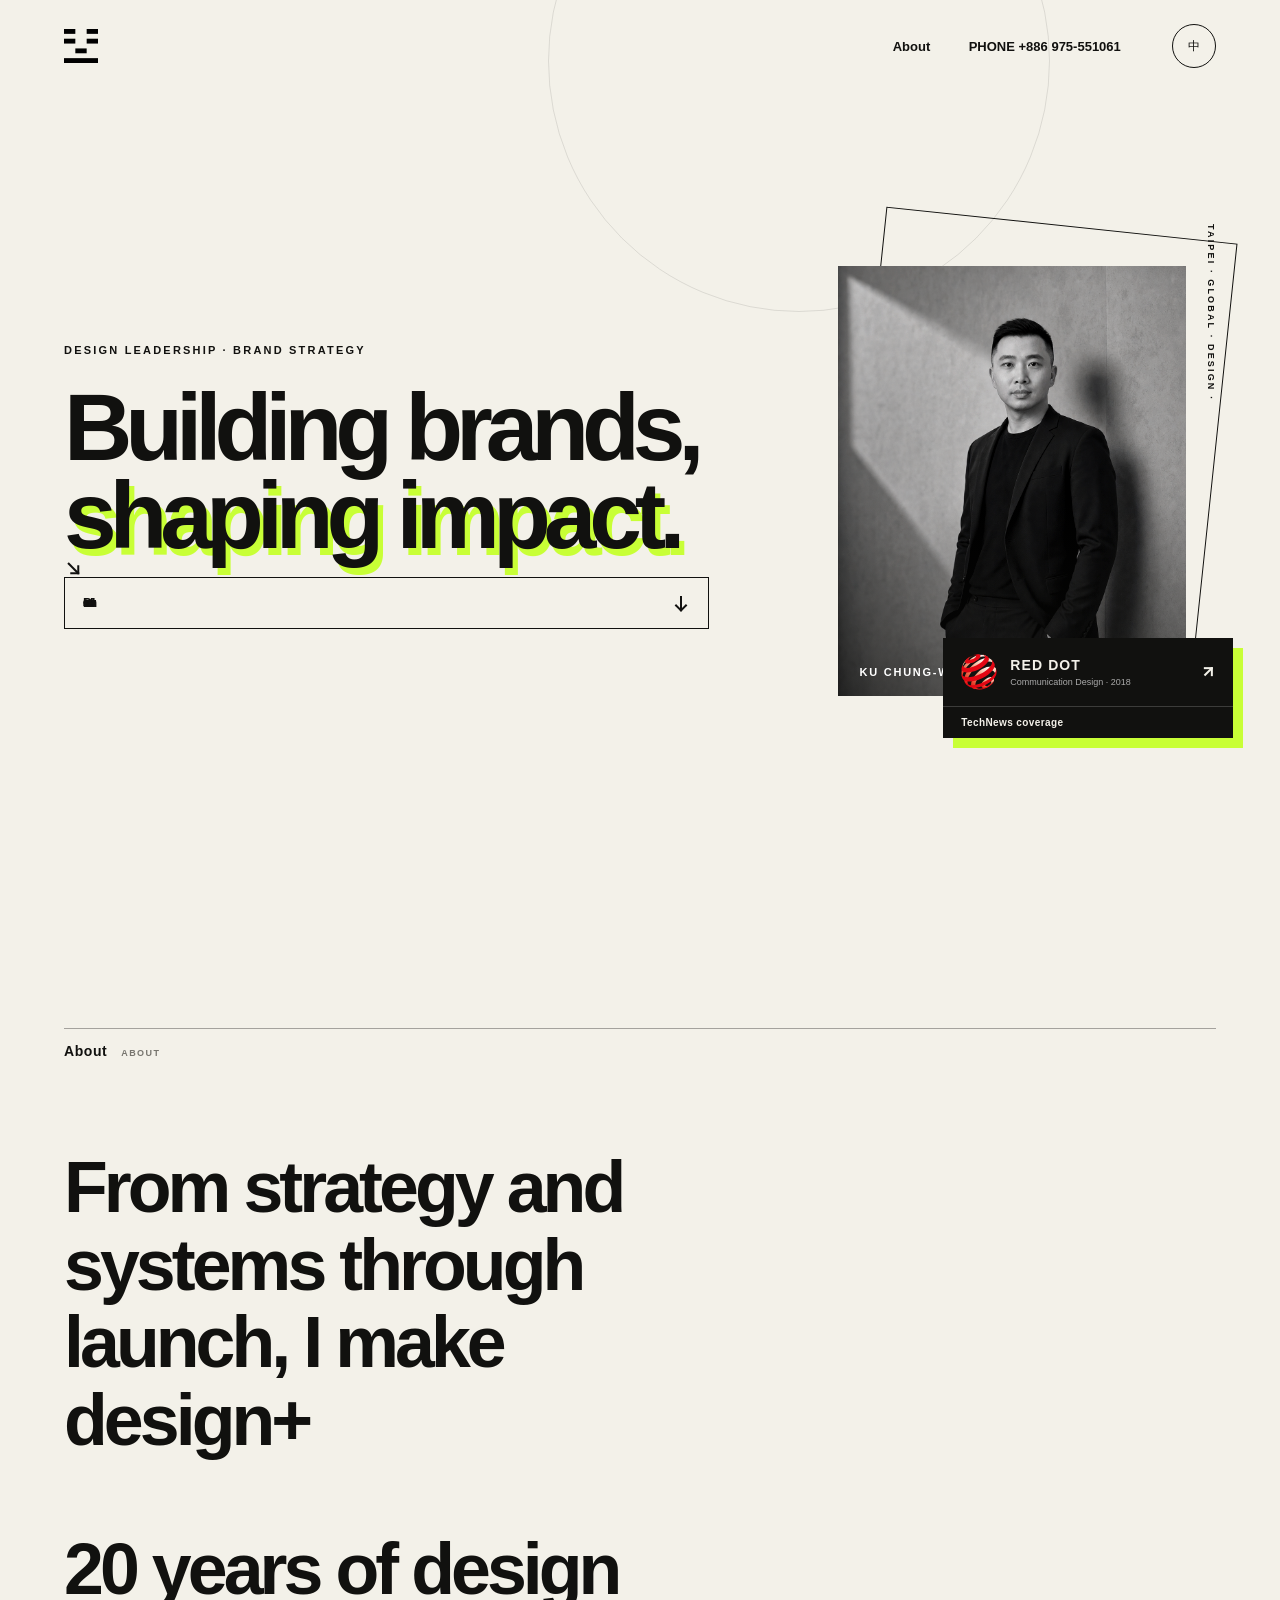
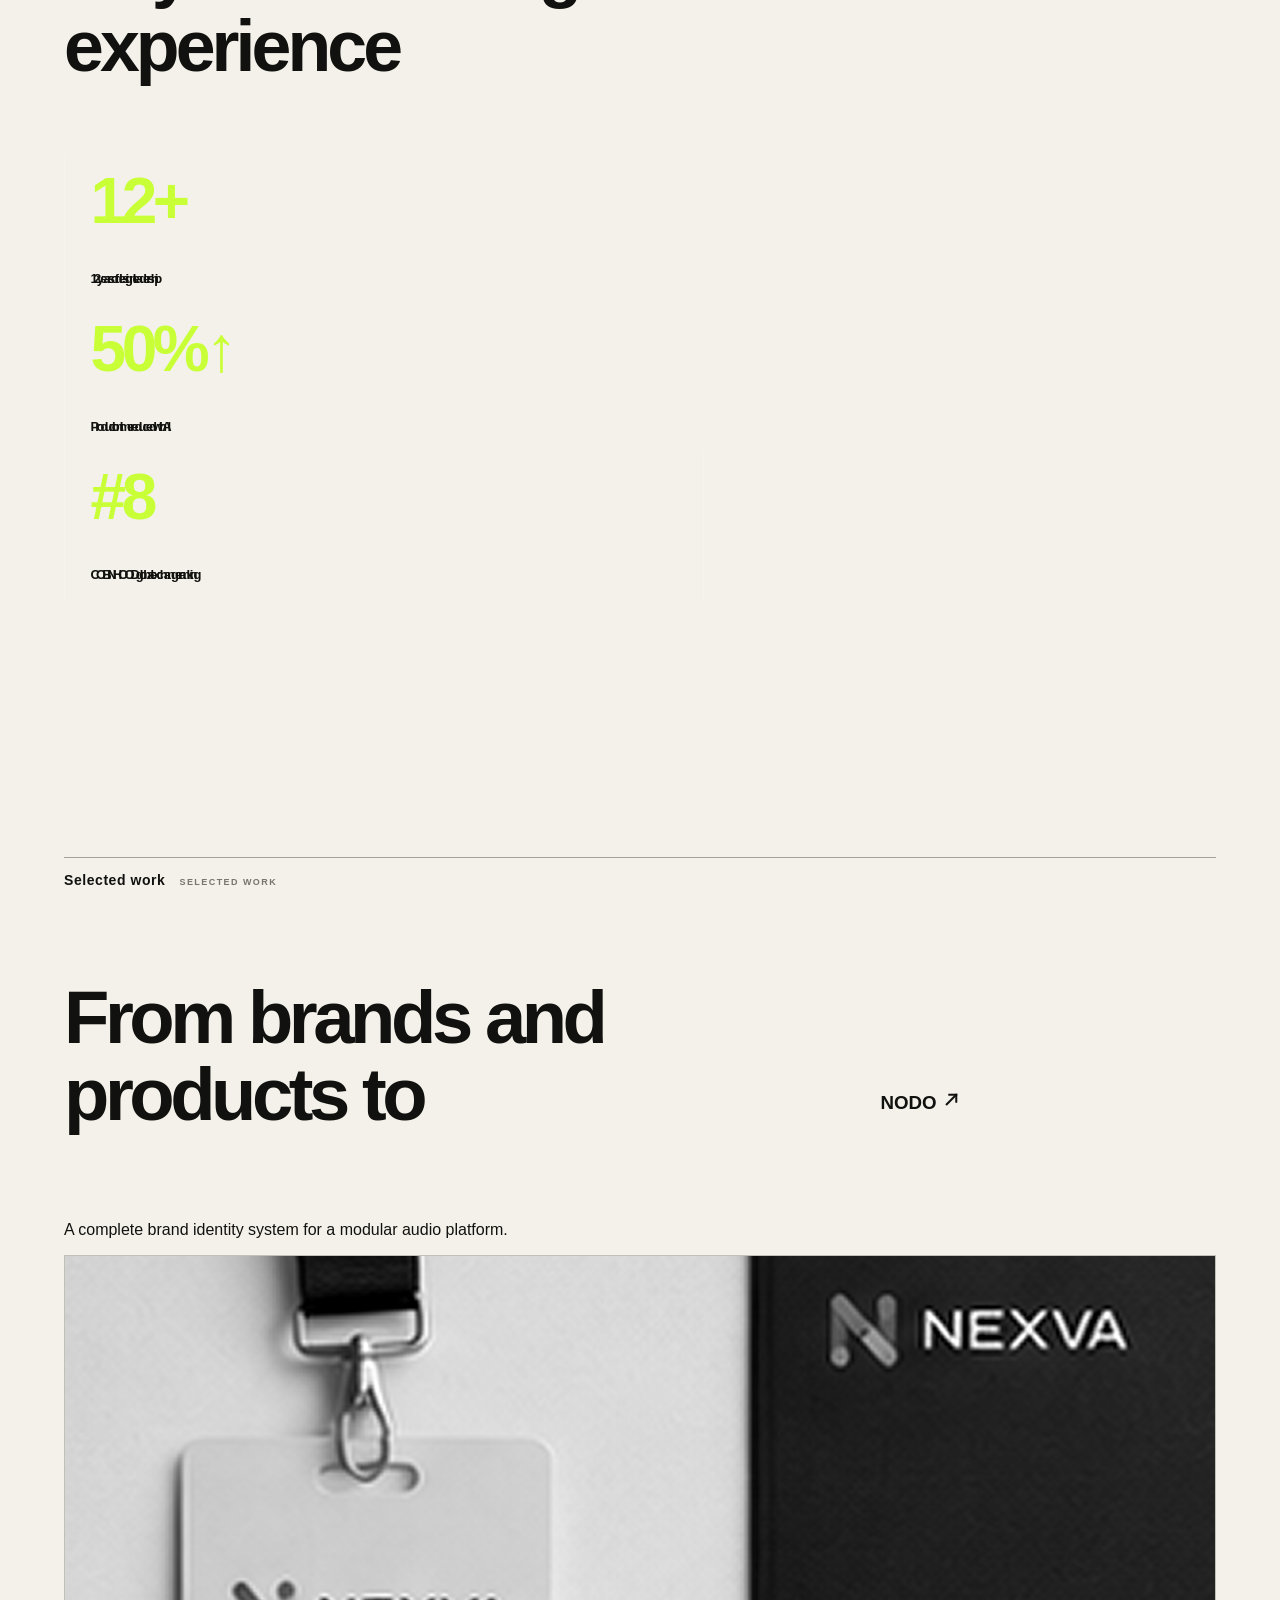
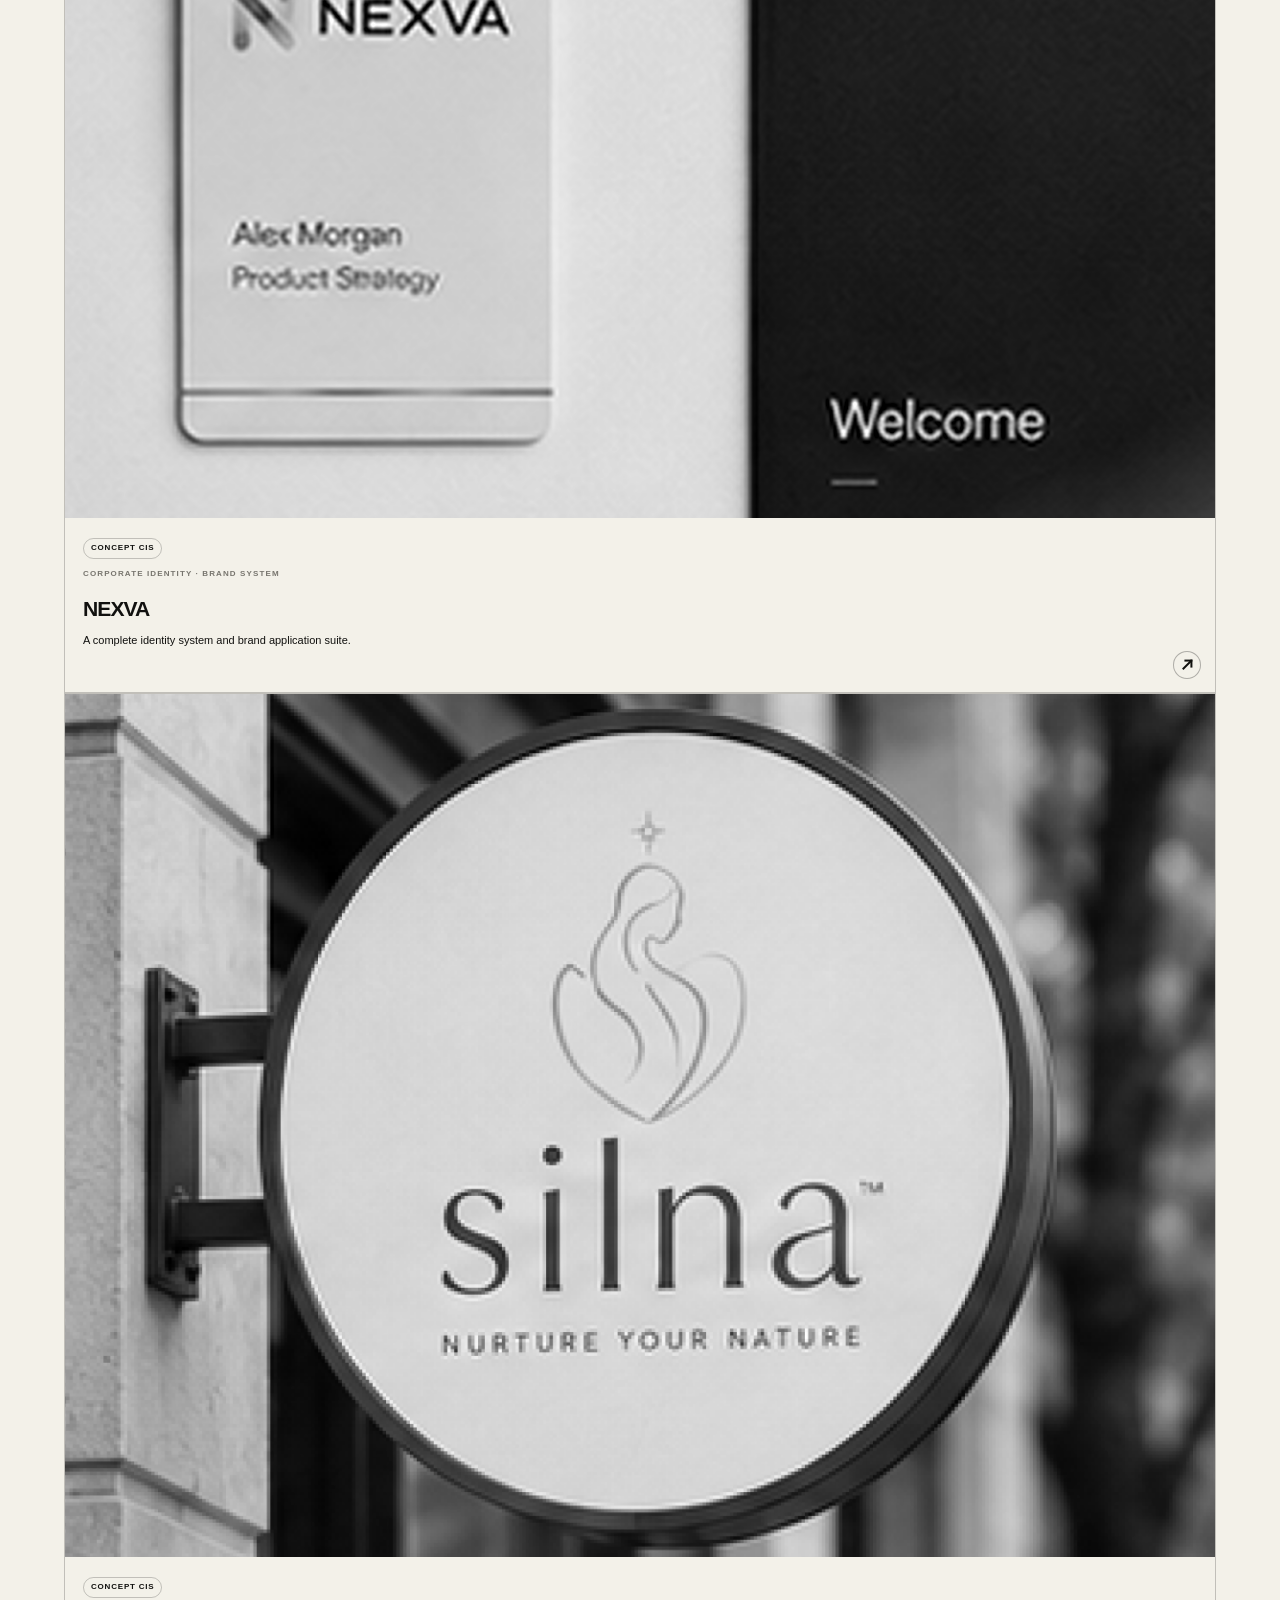
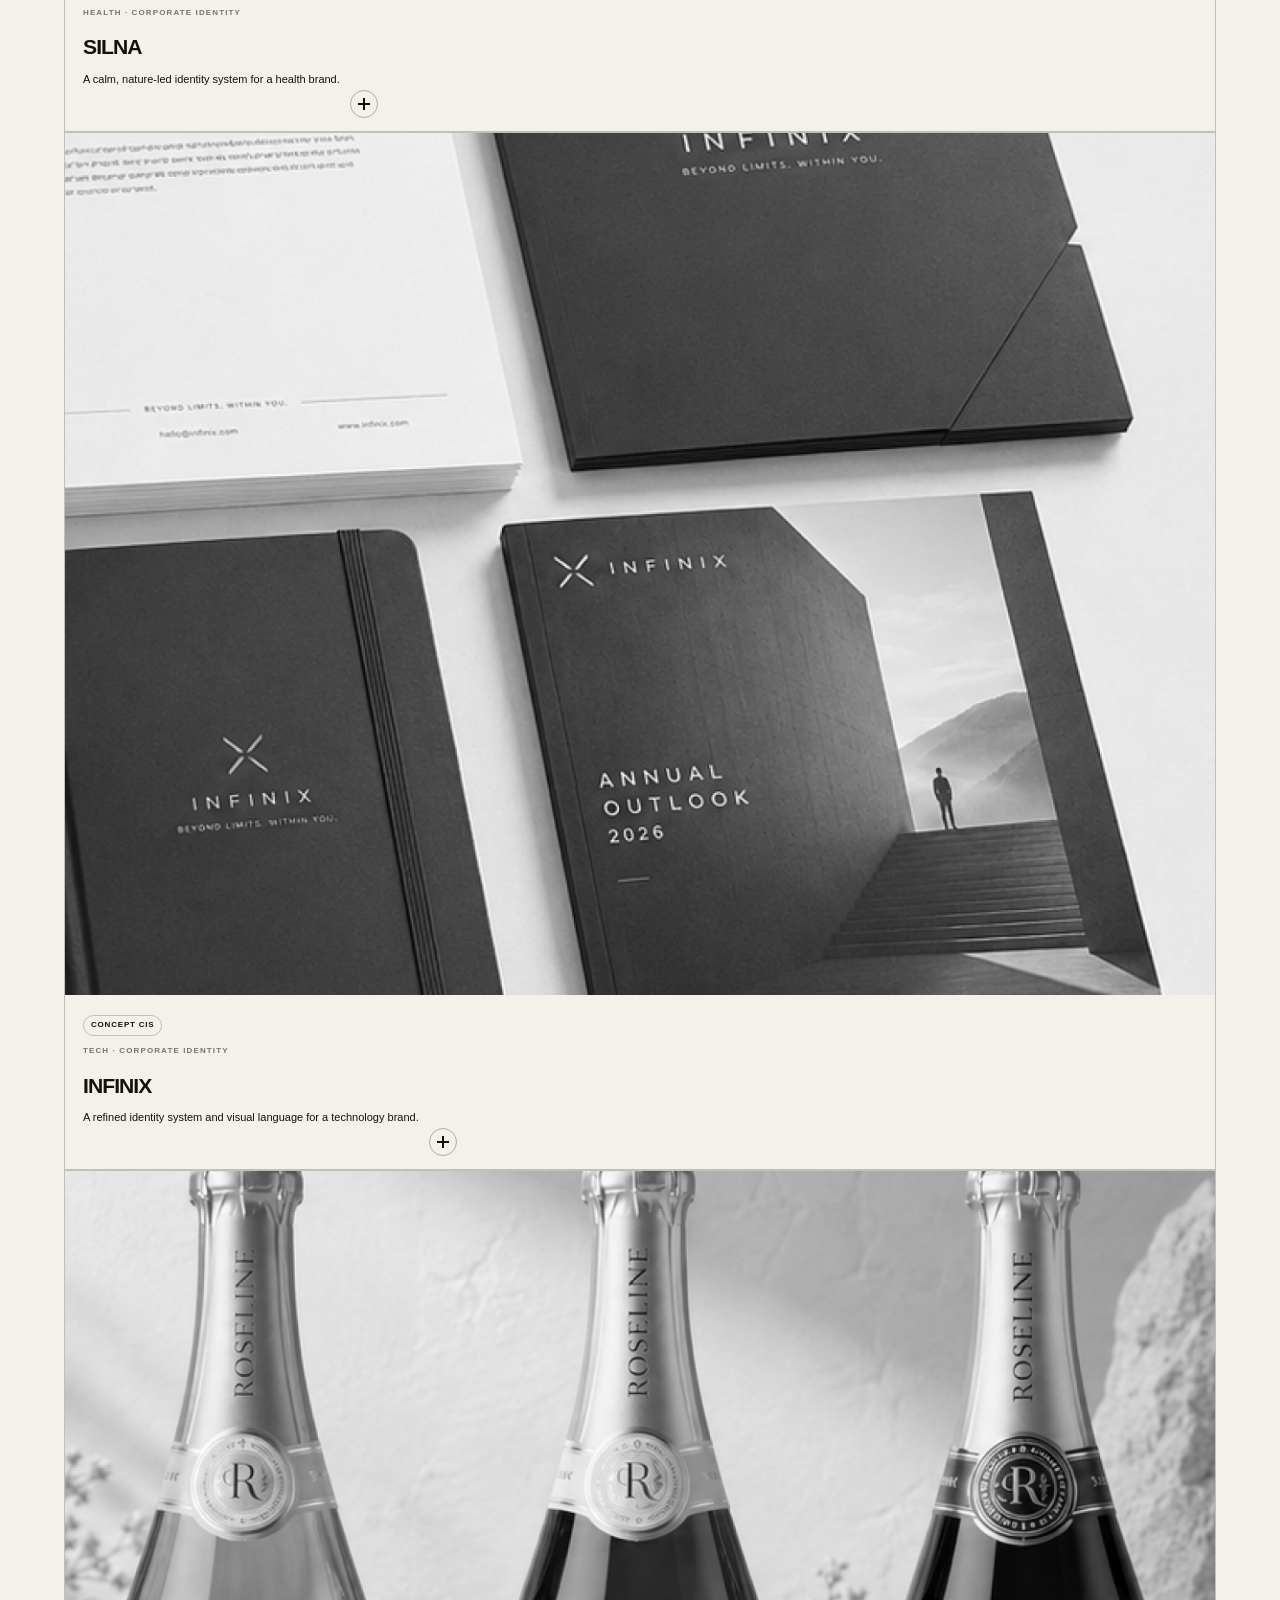
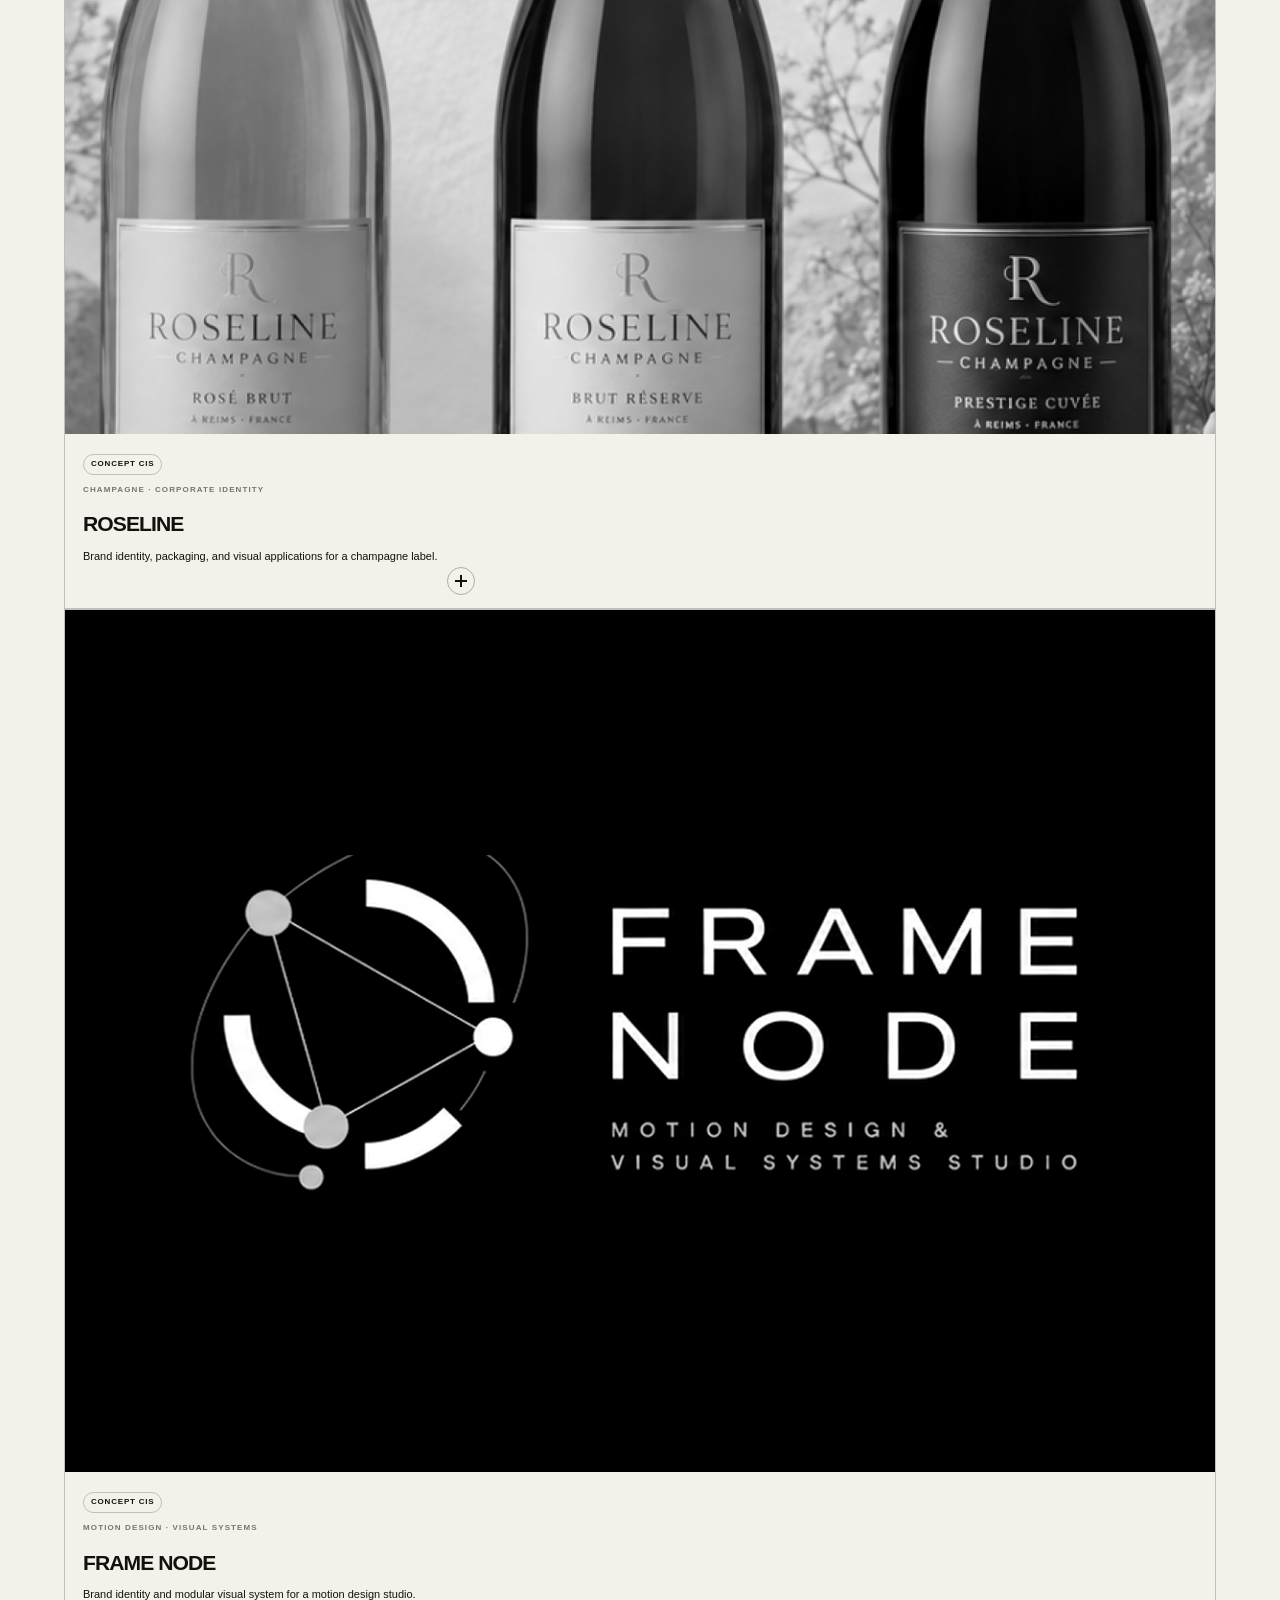
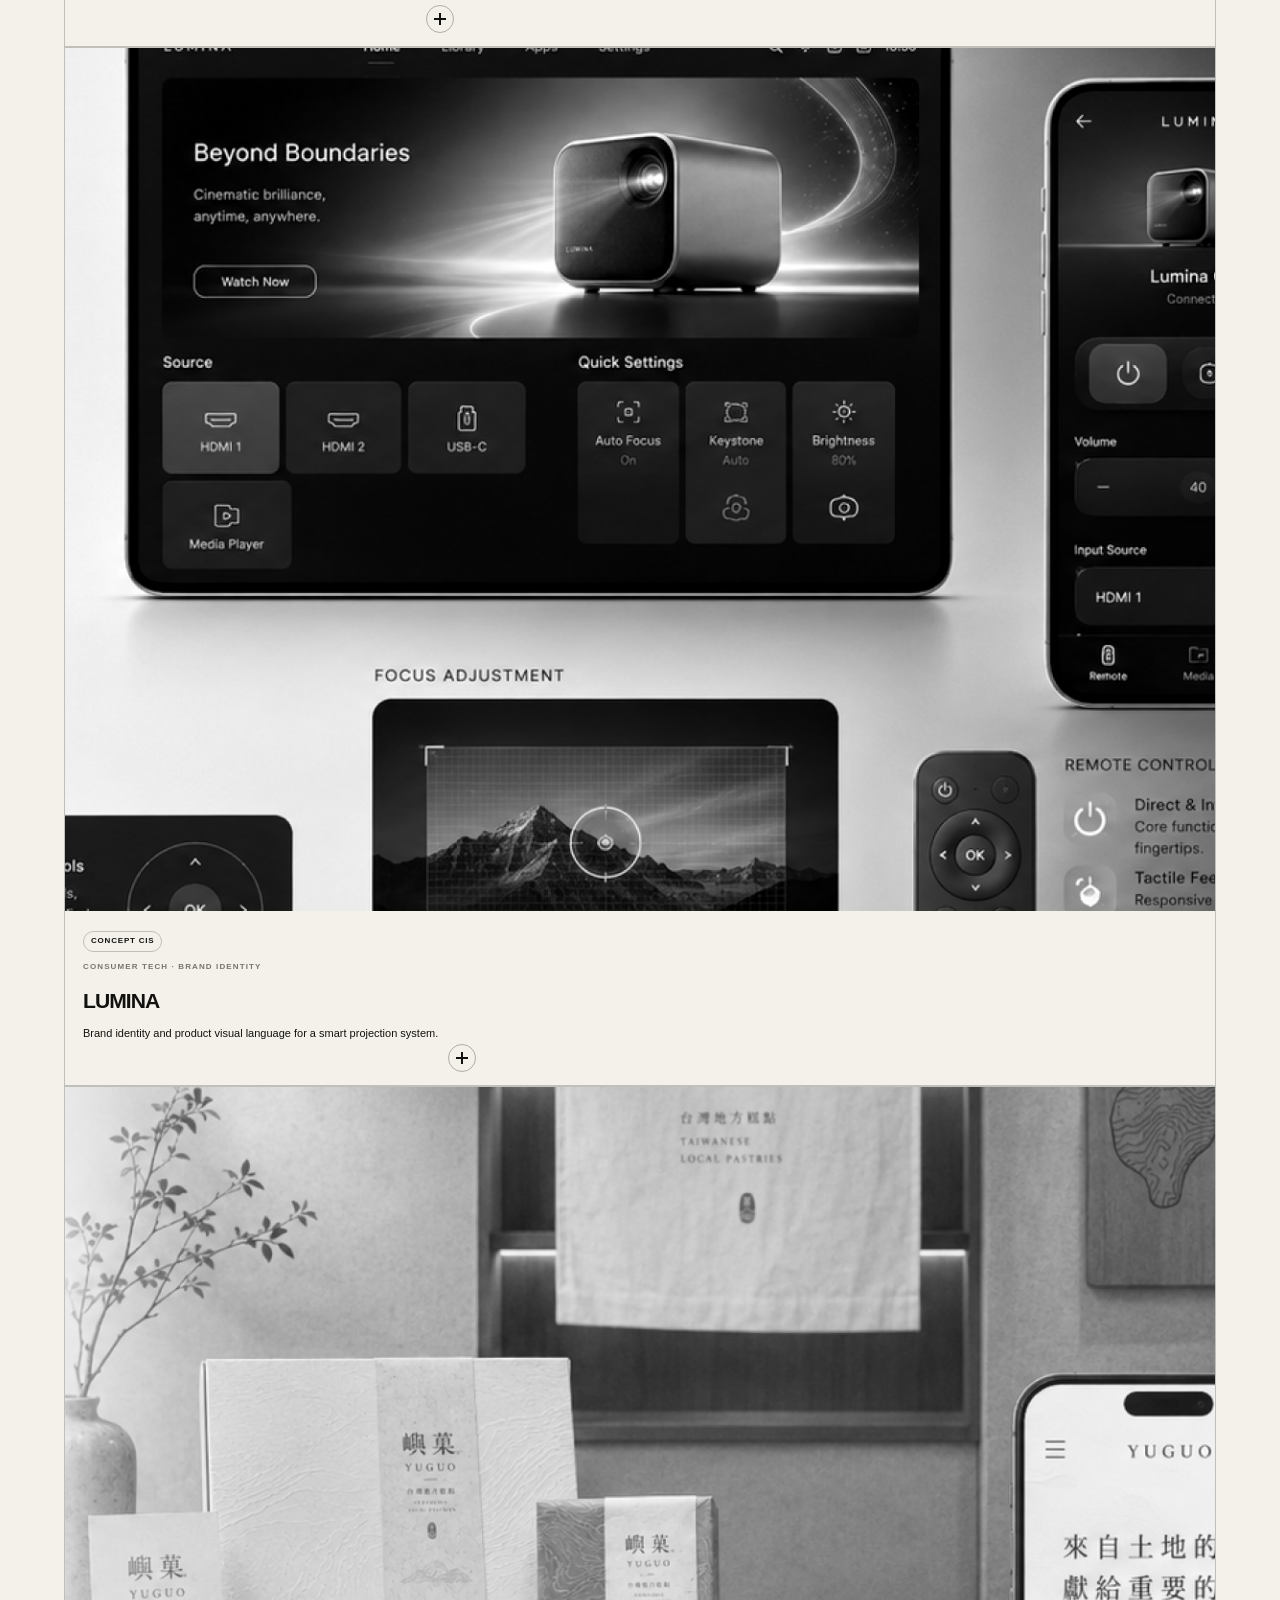
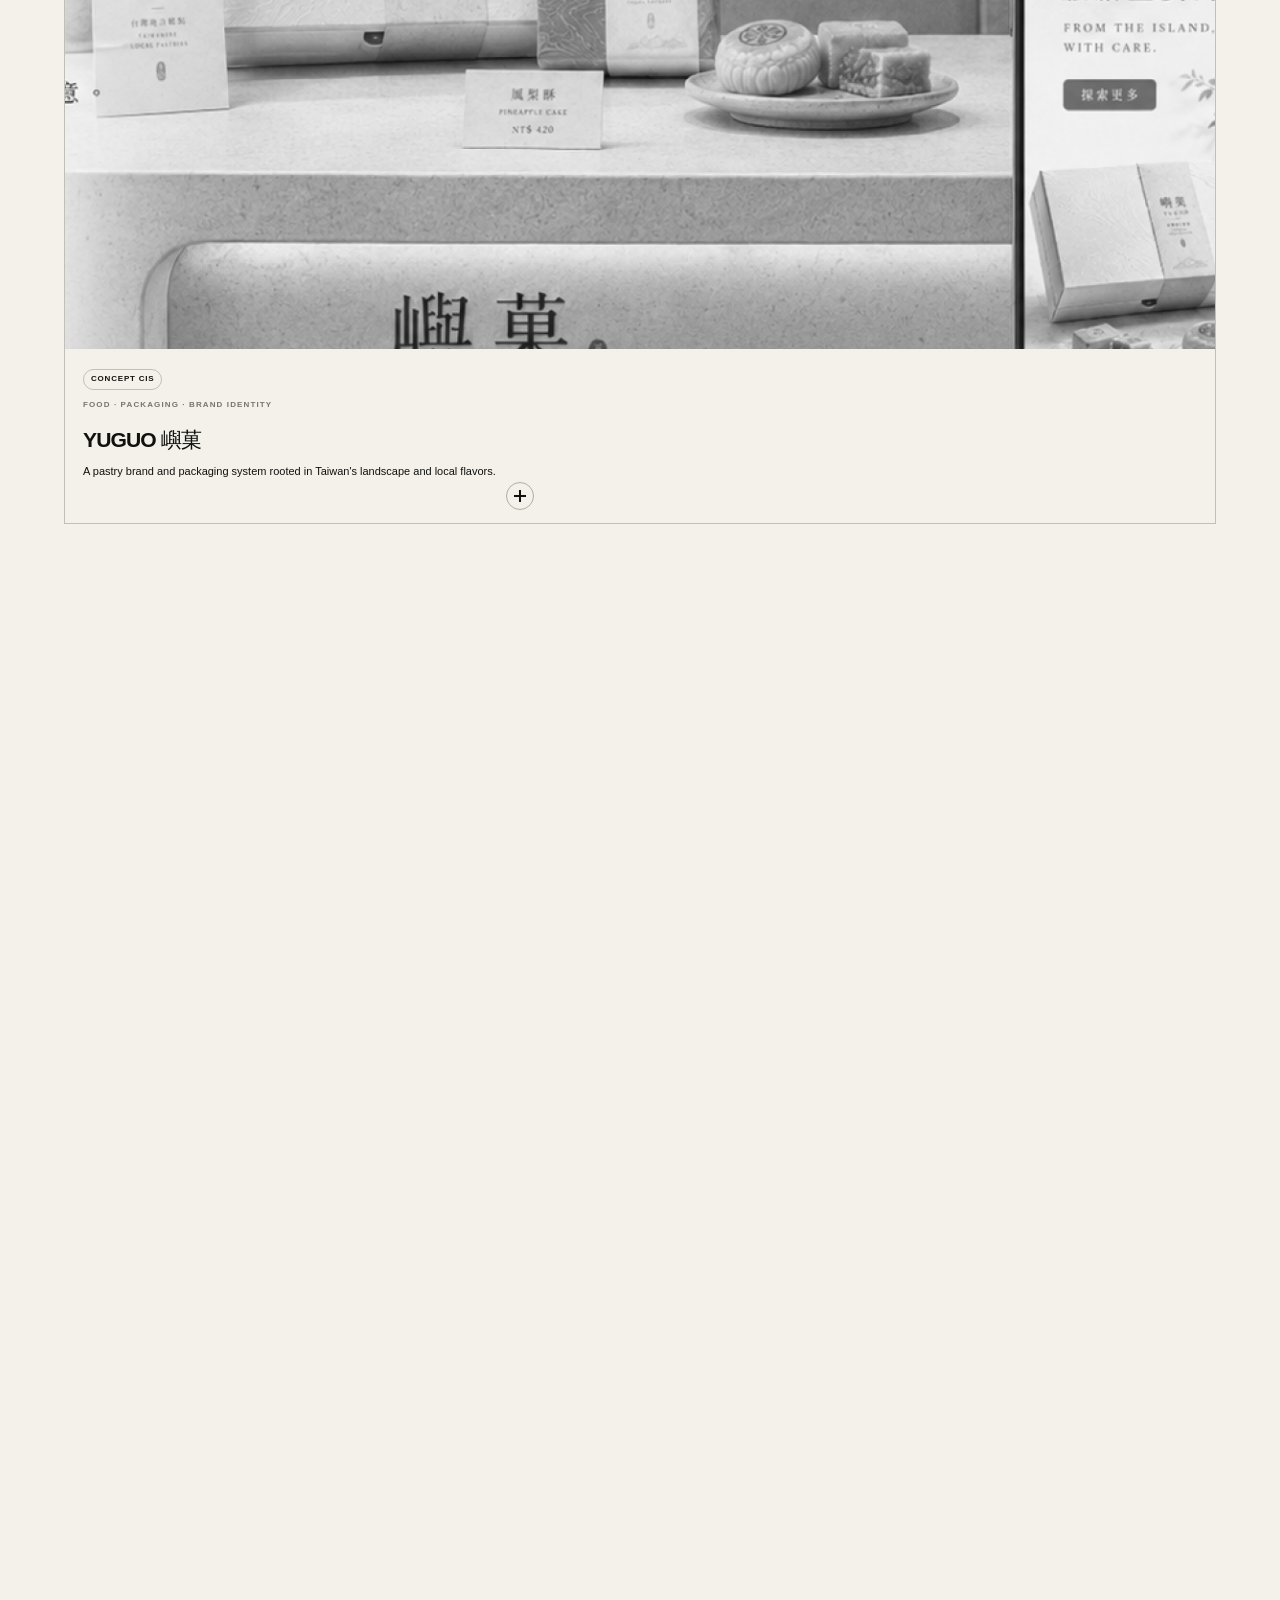
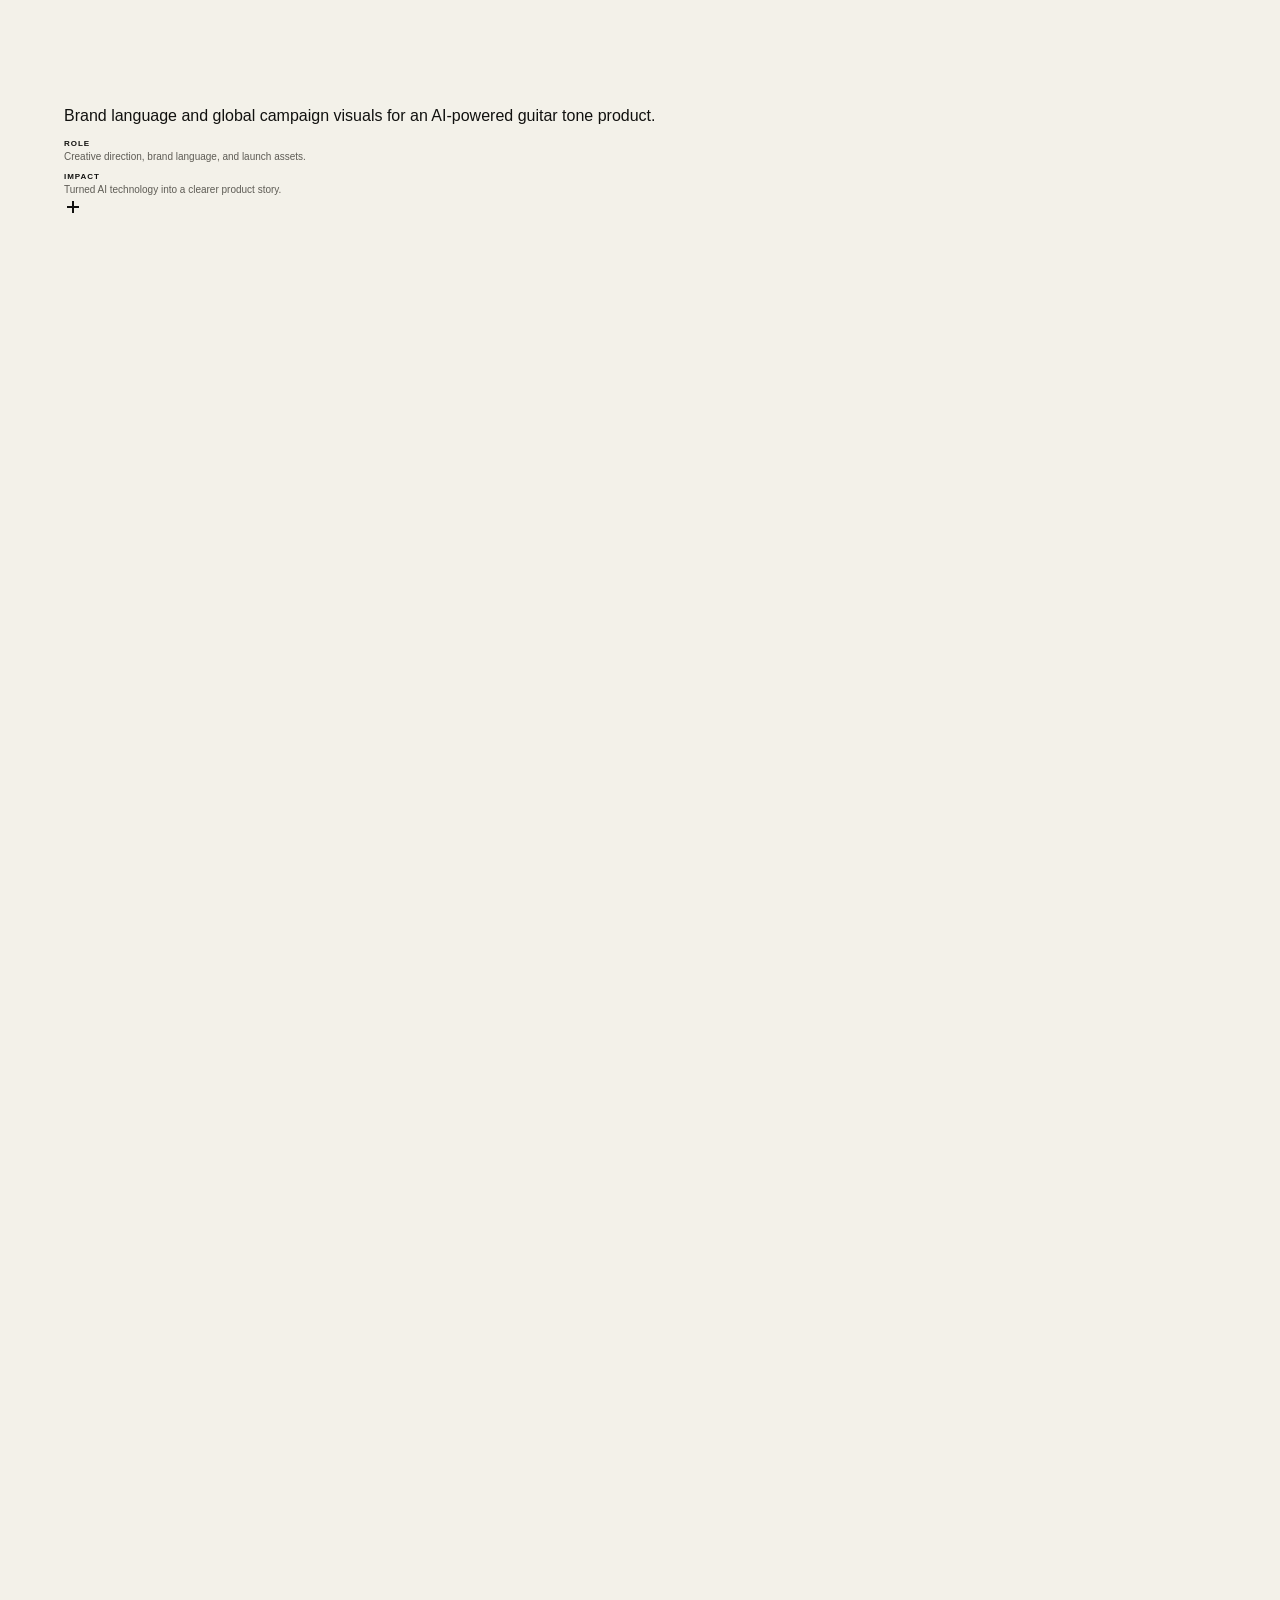
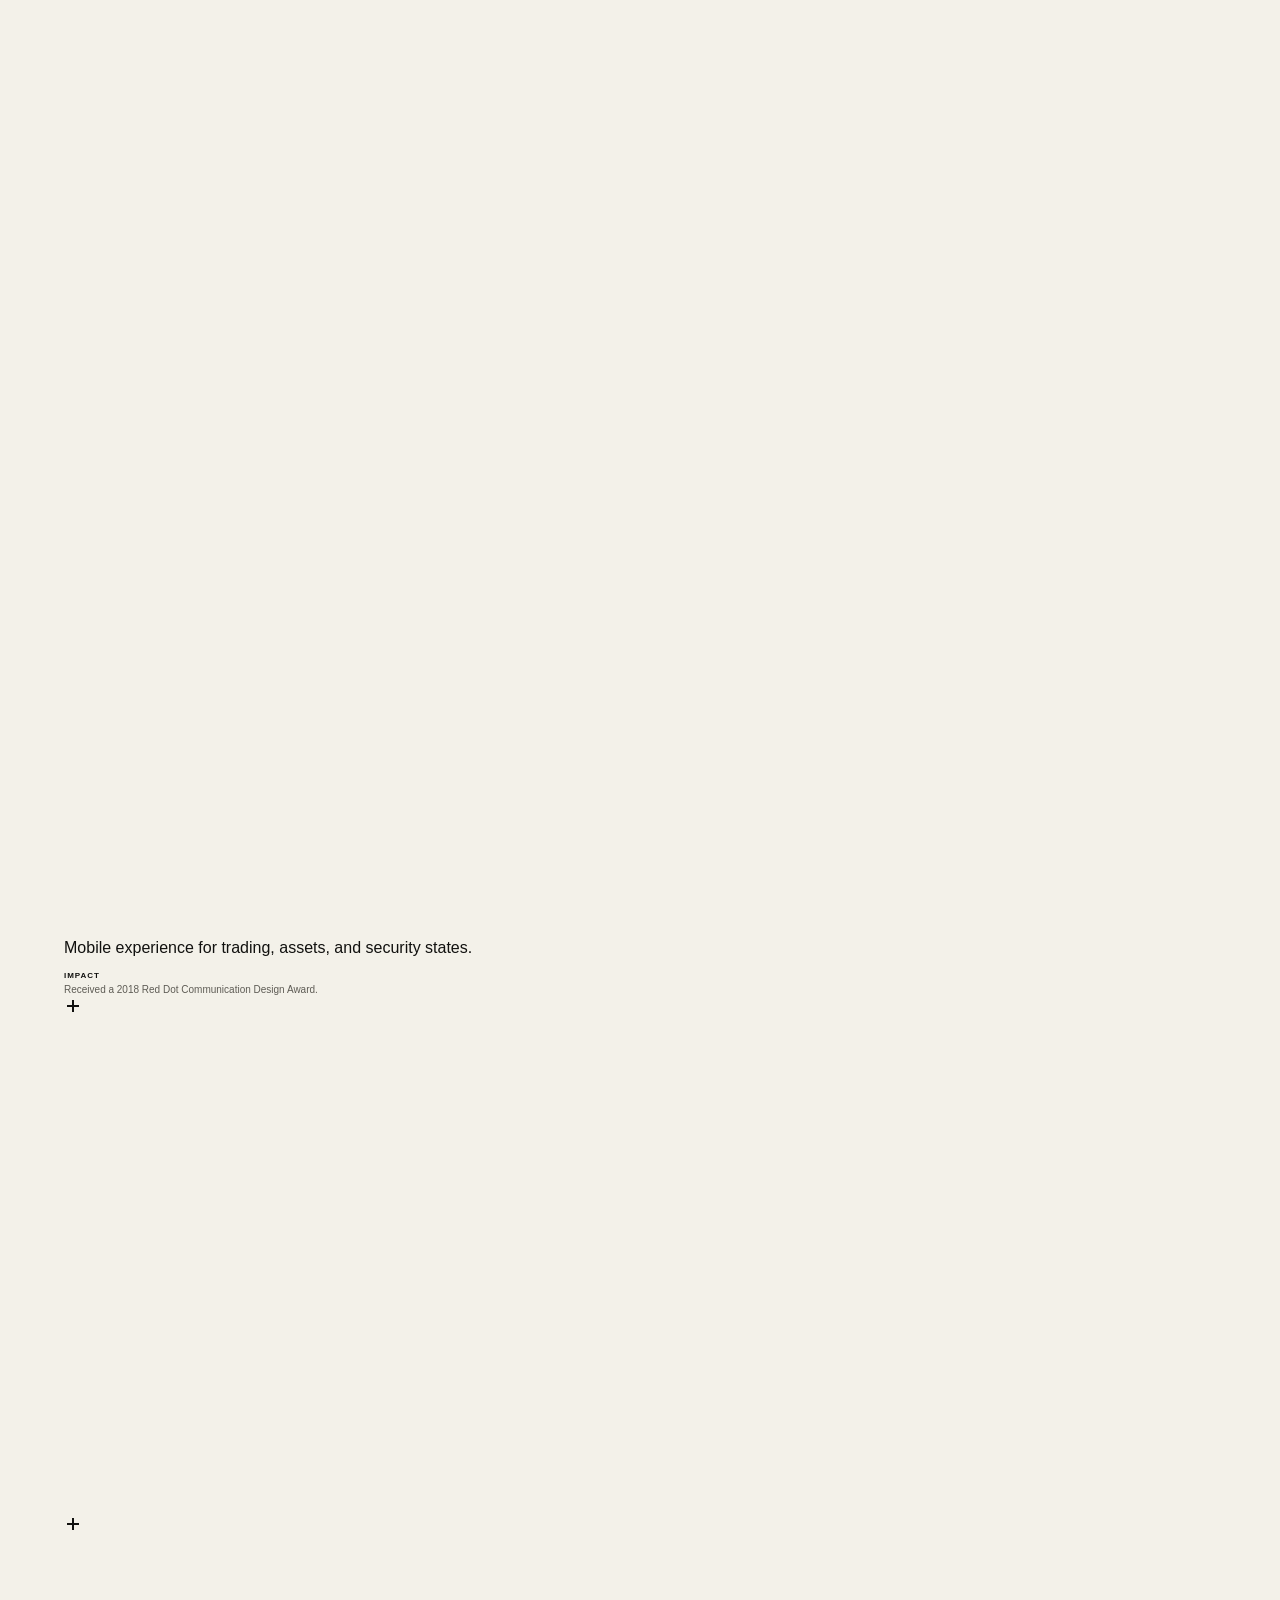
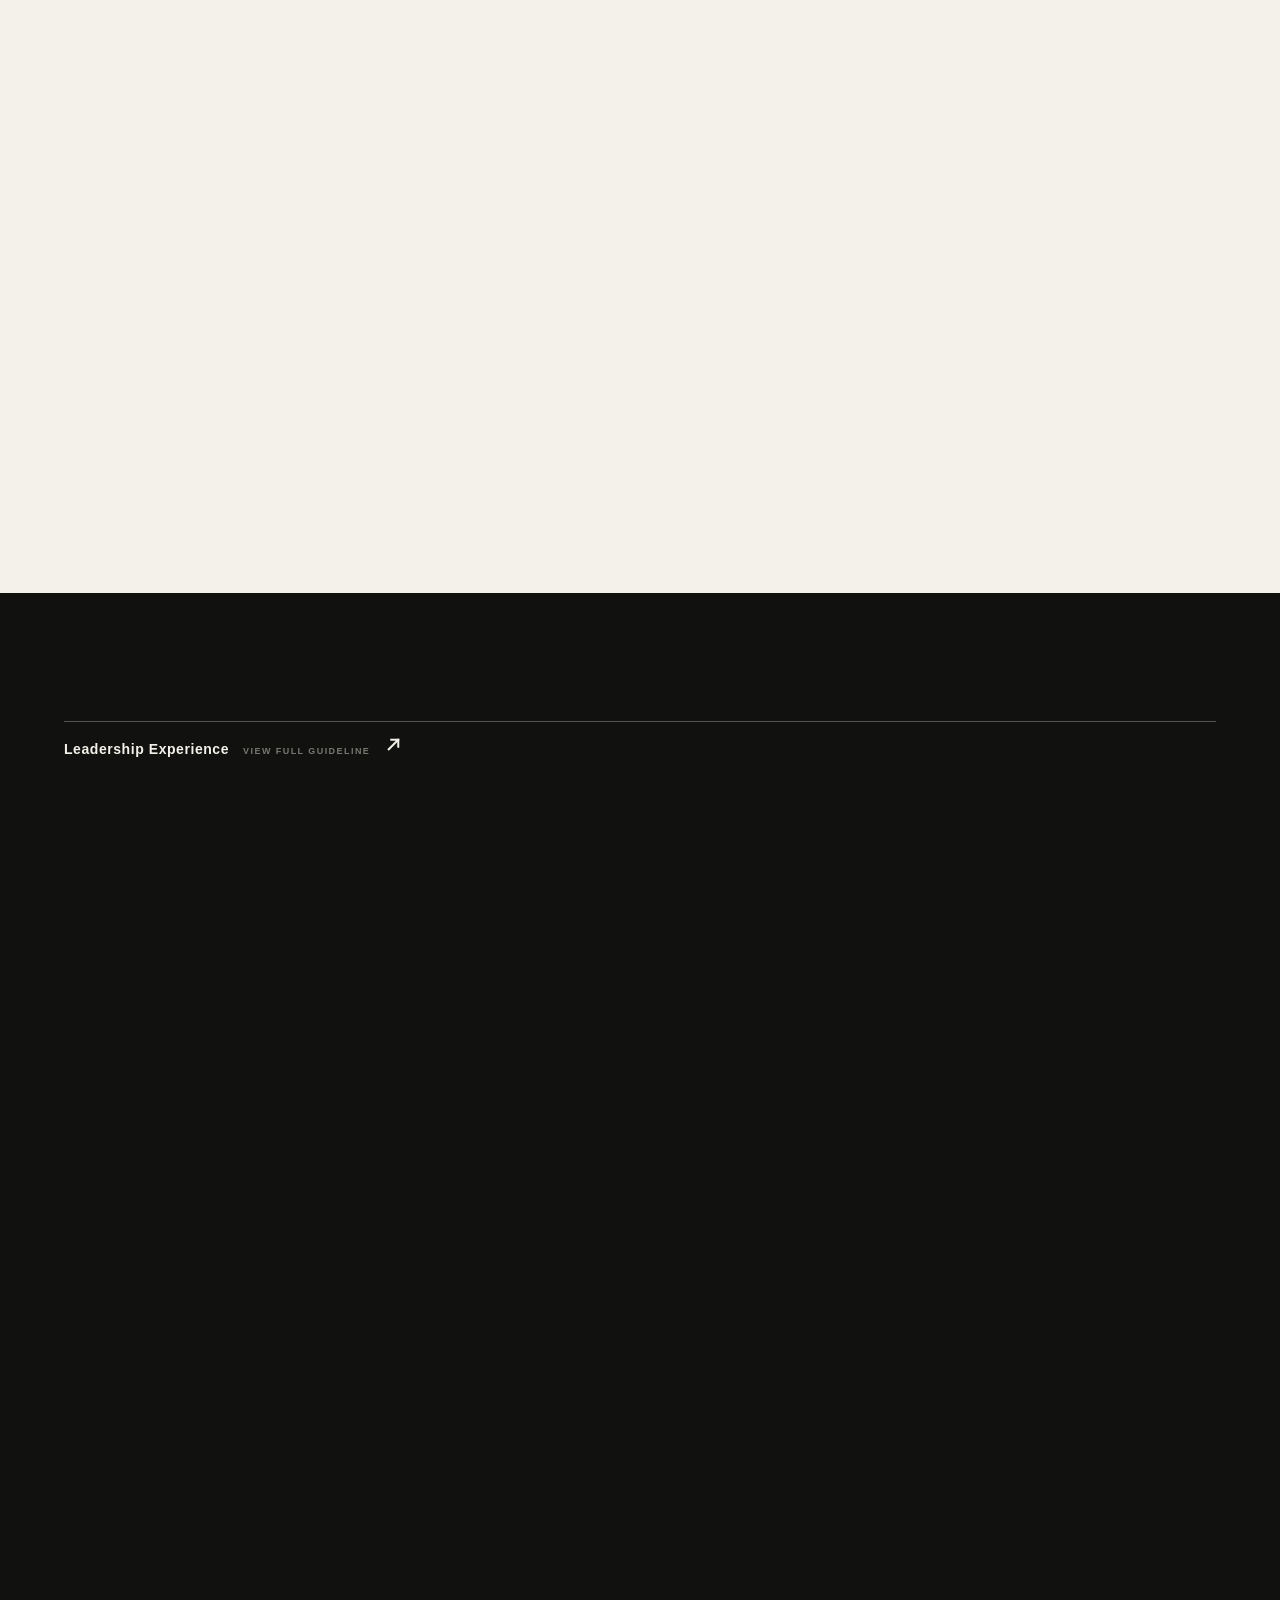
==== en/index.html @ d040b8bf "Add bilingual SEO resume update" ====
<!doctype html>
<html lang="en">
  <head>
    <meta charset="UTF-8" />
    <meta name="viewport" content="width=device-width, initial-scale=1.0" />
    <meta
      name="description"
      content="Ku Chung-Wen is a design leader focused on brand strategy, product experience, corporate identity systems, and AI-powered creative operations for technology and lifestyle brands."
    />
    <meta name="author" content="Ku Chung-Wen" />
    <meta
      name="robots"
      content="index, follow, max-image-preview:large, max-snippet:-1, max-video-preview:-1"
    />
    <meta name="theme-color" content="#f3f1e9" />
    <link rel="canonical" href="https://kuchungwen.netlify.app/en/" />
    <link rel="alternate" hreflang="zh-Hant" href="https://kuchungwen.netlify.app/" />
    <link rel="alternate" hreflang="en" href="https://kuchungwen.netlify.app/en/" />
    <link rel="alternate" hreflang="x-default" href="https://kuchungwen.netlify.app/" />
    <meta property="og:type" content="website" />
    <meta property="og:locale" content="en_US" />
    <meta property="og:url" content="https://kuchungwen.netlify.app/en/" />
    <meta
      property="og:title"
      content="Ku Chung-Wen | Design Leader, Brand Strategy &amp; Product Experience"
    />
    <meta
      property="og:description"
      content="Design leadership across brand systems, product ecosystems, and AI-powered creative operations for technology and lifestyle brands."
    />
    <meta
      property="og:image"
      content="https://kuchungwen.netlify.app/assets/og-kuchungwen.png"
    />
    <meta property="og:image:width" content="1200" />
    <meta property="og:image:height" content="630" />
    <meta property="og:image:alt" content="Ku Chung-Wen, design leader" />
    <meta property="og:site_name" content="Ku Chung-Wen Portfolio" />
    <meta name="twitter:card" content="summary_large_image" />
    <meta
      name="twitter:title"
      content="古仲文 Ku Chung-Wen | Design Leader"
    />
    <meta
      name="twitter:description"
      content="Brand strategy, product experience, identity systems, and AI-powered creative operations."
    />
    <meta
      name="twitter:image"
      content="https://kuchungwen.netlify.app/assets/og-kuchungwen.png"
    />
    <!-- 填入 GA4 Measurement ID（例如 G-XXXXXXXXXX）即可啟用流量紀錄。 -->
    <meta name="ga-measurement-id" content="" />
    <title>Ku Chung-Wen | Design Leader, Brand Strategy &amp; Product Experience</title>
    <link rel="icon" href="../assets/wen-favicon.svg" type="image/svg+xml" />
    <script type="application/ld+json">
      {
        "@context": "https://schema.org",
        "@graph": [
          {
            "@type": "Person",
            "@id": "https://kuchungwen.netlify.app/#person",
            "name": "Ku Chung-Wen",
            "alternateName": "古仲文",
            "jobTitle": "Design Leader",
            "url": "https://kuchungwen.netlify.app/",
            "image": "https://kuchungwen.netlify.app/assets/og-kuchungwen.png",
            "email": "mailto:wen.website@gmail.com",
            "telephone": "+886975551061",
            "address": {
              "@type": "PostalAddress",
              "addressLocality": "Taipei",
              "addressCountry": "TW"
            },
            "knowsAbout": [
              "Design Leadership",
              "Brand Strategy",
              "Corporate Identity Systems",
              "Product Experience",
              "UI/UX Strategy",
              "Creative Direction",
              "Generative AI Workflows",
              "AI Design Operations"
            ],
            "worksFor": {
              "@type": "Organization",
              "name": "Positive Grid"
            },
            "award": "Red Dot Communication Design Award 2018"
          },
          {
            "@type": "WebSite",
            "@id": "https://kuchungwen.netlify.app/#website",
            "url": "https://kuchungwen.netlify.app/",
            "name": "Ku Chung-Wen Portfolio",
            "inLanguage": ["zh-Hant", "en"],
            "publisher": {
              "@id": "https://kuchungwen.netlify.app/#person"
            }
          },
          {
            "@type": "CollectionPage",
            "@id": "https://kuchungwen.netlify.app/#portfolio",
            "url": "https://kuchungwen.netlify.app/",
            "name": "Ku Chung-Wen Design Leadership Portfolio",
            "description": "Selected work across brand strategy, product experience, corporate identity systems, and AI-powered creative operations.",
            "inLanguage": ["zh-Hant", "en"],
            "mainEntity": {
              "@type": "ItemList",
              "itemListElement": [
                { "@type": "ListItem", "position": 1, "name": "Positive Grid Spark", "url": "https://kuchungwen.netlify.app/#work" },
                { "@type": "ListItem", "position": 2, "name": "COBINHOOD", "url": "https://kuchungwen.netlify.app/#work" },
                { "@type": "ListItem", "position": 3, "name": "EZTABLE", "url": "https://kuchungwen.netlify.app/#work" },
                { "@type": "ListItem", "position": 4, "name": "NODO", "url": "https://kuchungwen.netlify.app/cis.html" },
                { "@type": "ListItem", "position": 5, "name": "NEXVA", "url": "https://kuchungwen.netlify.app/nexva.html" }
              ]
            },
            "about": {
              "@id": "https://kuchungwen.netlify.app/#person"
            }
          }
        ]
      }
    </script>
    <link rel="stylesheet" href="../styles.css?v=20260702-12" />
    <script src="../script.js?v=20260702-12" defer></script>
  </head>
  <body>
    <a class="skip-link" href="#main">Skip to main content</a>

    <header class="site-header">
      <a class="brand" href="#top" aria-label="Back to home">
        <img src="../assets/wen-favicon.svg" alt="Ku Chung-Wen personal mark" />
      </a>
      <nav id="site-navigation" aria-label="Main navigation">
        <a
          href="#about"
          data-zh="關於"
          data-en="About"
          data-track="navigation_click"
          data-track-label="About"
          >About</a>
          <a
            href="tel:+886975551061"
            data-track="contact_click"
            data-track-label="Mobile navigation phone"
          >
            <span data-zh="電話" data-en="PHONE">PHONE</span>
            <strong>+886 975-551061</strong>
          </a>
        </div>
      </nav>
      <button class="lang-toggle" type="button" aria-label="切換為中文">中</button>
      <button
        class="menu-toggle"
        type="button"
        aria-expanded="false"
        aria-controls="site-navigation"
        aria-label="Open navigation menu"
      >
        <span></span>
        <span></span>
      </button>
    </header>

    <main id="main">
      <section class="hero" id="top">
        <div class="hero-copy">
          <p class="eyebrow reveal">DESIGN LEADERSHIP · BRAND STRATEGY</p>
          <h1 class="reveal">
            <span data-zh="設計品牌，" data-en="Building brands,">Building brands,</span>
            <span class="outline" data-zh="也設計影響力。" data-en="shaping impact."
              >shaping impact.</span>
              <span class="ui-arrow ui-arrow-down-right" aria-hidden="true"></span>
            </a>
            <a
              class="button secondary"
              href="../assets/ku-chung-wen-resume-2026-en.pdf"
              download
              data-track="resume_download"
              data-track-label="Hero resume PDF"
            >
              <span data-zh="下載履歷" data-en="Download résumé">Download résumé</span>
              <span class="ui-arrow ui-arrow-down" aria-hidden="true"></span>
            </a>
          </div>
        </div>

        <div class="hero-visual reveal">
          <div class="portrait-frame">
            <img src="../assets/hero-editorial-v2.png" alt="Black-and-white editorial portrait of Ku Chung-Wen" />
            <span class="portrait-label">KU CHUNG-WEN</span>
          </div>
          <div class="award-card">
            <a
              class="award-card-main"
              href="https://www.red-dot.org/zh/project/cobinhood-crypto-exchange-26003"
              target="_blank"
              rel="noopener noreferrer"
              data-track="award_link_click"
              data-track-label="Hero Red Dot official project"
            >
              <img
                class="award-mark"
                src="../assets/icon-reddot.svg"
                alt=""
                aria-hidden="true"
              />
              <span class="award-card-copy">
                <strong>RED DOT</strong>
                <small>Communication Design · 2018</small>
              </span>
              <span class="award-arrow ui-arrow ui-arrow-up-right" aria-hidden="true"></span>
            </a>
            <a
              class="award-card-news"
              href="https://technews.tw/2018/08/30/cobinhood-app-wins-red-dot-design-award/"
              target="_blank"
              rel="noopener noreferrer"
              data-track="award_link_click"
              data-track-label="Hero TechNews award coverage"
            >
              <span data-zh="科技新報報導" data-en="TechNews coverage"
                >TechNews coverage</span>
            </a>
          </div>
          <span class="orbit-text">TAIPEI · GLOBAL · DESIGN ·</span>
        </div>

      </section>

      <section class="about section" id="about">
        <div class="section-kicker">
          <div class="section-label">
            <strong data-zh="關於我" data-en="About">About</strong>
            <span data-zh="About" data-en="About">About</span>
          </div>
        </div>
        <div class="about-grid">
          <h2 class="reveal">
            <span
              data-zh="從策略、系統到上市，讓設計成為"
              data-en="From strategy and systems through launch, I make design"
              >From strategy and systems through launch, I make design</span>+</strong>
            <p
              data-zh="20 年設計實務經驗"
              data-en="20 years of design experience"
            >20 years of design experience</p>
          </article>
          <article class="stat reveal">
            <strong><span class="counter" data-target="12">12</span>+</strong>
            <p
              data-zh="12 年設計領導經驗"
              data-en="12 years of design leadership"
            >12 years of design leadership</p>
          </article>
          <article class="stat reveal">
            <strong><span class="counter" data-target="50">50</span>%↑</strong>
            <p
              data-zh="導入 AI，製作時間縮減"
              data-en="Production time reduced with AI"
            >Production time reduced with AI</p>
          </article>
          <article class="stat reveal">
            <strong>#<span class="counter" data-target="8">8</span></strong>
            <p
              data-zh="COBINHOOD 全球交易所排名"
              data-en="COBINHOOD global exchange ranking"
            >COBINHOOD global exchange ranking</p>
          </article>
        </div>
      </section>

      <section class="work section" id="work">
        <div class="section-kicker">
          <div class="section-label">
            <strong data-zh="精選作品" data-en="Selected work">Selected work</strong>
            <span data-zh="Selected work" data-en="Selected work">Selected work</span>
          </div>
        </div>
        <div class="work-heading">
          <h2>
            <span
              data-zh="從品牌、產品到"
              data-en="From brands and products to"
              >From brands and products to</span>
                  <h3>NODO <i class="ui-arrow ui-arrow-up-right" aria-hidden="true"></i></h3>
                </div>
                <p
                  data-zh="為模組化音響系統打造的完整品牌識別。"
                  data-en="A complete brand identity system for a modular audio platform."
                >A complete brand identity system for a modular audio platform.</p>
              </div>
            </a>
          </article>

          <article class="work-card work-card-wide cis-work-card work-link-card reveal">
            <a
              href="../nexva.html"
              target="_blank"
              rel="noopener"
              data-track="portfolio_link_click"
              data-track-label="NEXVA CIS"
            >
              <div class="work-cover">
                <img
                  src="../assets/covers/cover-02-NEXVA.png"
                  alt="NEXVA brand identity and CIS"
                  loading="lazy"
                />
              </div>
              <div class="work-meta">
                <div>
                  <b class="work-type">Concept CIS</b>
                  <span>CORPORATE IDENTITY · BRAND SYSTEM</span>
                  <h3>NEXVA <i class="ui-arrow ui-arrow-up-right" aria-hidden="true"></i></h3>
                </div>
                <p
                  data-zh="完整的品牌識別系統與應用設計。"
                  data-en="A complete identity system and brand application suite."
                >A complete identity system and brand application suite.</p>
              </div>
            </a>
          </article>

          <article class="work-card work-card-wide cis-work-card reveal">
            <button class="cis-card" type="button" data-cis-project="silna">
              <div class="work-cover">
                <img
                  src="../assets/covers/cover-03-silna.png"
                  alt="SILNA Health brand identity and CIS"
                  loading="lazy"
                />
              </div>
              <div class="work-meta">
                <div>
                  <b class="work-type">Concept CIS</b>
                  <span>HEALTH · CORPORATE IDENTITY</span>
                  <h3>SILNA <i class="ui-plus" aria-hidden="true"></i></h3>
                </div>
                <p
                  data-zh="健康品牌識別系統與視覺應用。"
                  data-en="A calm, nature-led identity system for a health brand."
                >A calm, nature-led identity system for a health brand.</p>
              </div>
            </button>
          </article>

          <article class="work-card work-card-wide cis-work-card reveal">
            <button class="cis-card" type="button" data-cis-project="infinix">
              <div class="work-cover">
                <img
                  src="../assets/covers/cover-04-infinix.png"
                  alt="INFINIX brand identity and CIS"
                  loading="lazy"
                />
              </div>
              <div class="work-meta">
                <div>
                  <b class="work-type">Concept CIS</b>
                  <span>TECH · CORPORATE IDENTITY</span>
                  <h3>INFINIX <i class="ui-plus" aria-hidden="true"></i></h3>
                </div>
                <p
                  data-zh="科技品牌識別系統與視覺應用。"
                  data-en="A refined identity system and visual language for a technology brand."
                >A refined identity system and visual language for a technology brand.</p>
              </div>
            </button>
          </article>

          <article class="work-card work-card-wide cis-work-card reveal">
            <button class="cis-card" type="button" data-cis-project="roseline">
              <div class="work-cover">
                <img
                  src="../assets/covers/cover-05-roseline.png"
                  alt="ROSELINE Champagne brand identity and CIS"
                  loading="lazy"
                />
              </div>
              <div class="work-meta">
                <div>
                  <b class="work-type">Concept CIS</b>
                  <span>CHAMPAGNE · CORPORATE IDENTITY</span>
                  <h3>ROSELINE <i class="ui-plus" aria-hidden="true"></i></h3>
                </div>
                <p
                  data-zh="香檳品牌識別、包裝與視覺應用。"
                  data-en="Brand identity, packaging, and visual applications for a champagne label."
                >Brand identity, packaging, and visual applications for a champagne label.</p>
              </div>
            </button>
          </article>

          <article class="work-card work-card-wide cis-work-card reveal">
            <button class="cis-card" type="button" data-cis-project="frameNode">
              <div class="work-cover">
                <img
                  src="../assets/covers/cover-06-framenode.png"
                  alt="FRAME NODE brand identity and CIS"
                  loading="lazy"
                />
              </div>
              <div class="work-meta">
                <div>
                  <b class="work-type">Concept CIS</b>
                  <span>MOTION DESIGN · VISUAL SYSTEMS</span>
                  <h3>FRAME NODE <i class="ui-plus" aria-hidden="true"></i></h3>
                </div>
                <p
                  data-zh="動態設計工作室的品牌識別與模組化視覺系統。"
                  data-en="Brand identity and modular visual system for a motion design studio."
                >Brand identity and modular visual system for a motion design studio.</p>
              </div>
            </button>
          </article>

          <article class="work-card work-card-wide cis-work-card reveal">
            <button class="cis-card" type="button" data-cis-project="lumina">
              <div class="work-cover">
                <img
                  src="../assets/covers/cover-07-lumina.png"
                  alt="LUMINA smart projection system brand identity"
                  loading="lazy"
                />
              </div>
              <div class="work-meta">
                <div>
                  <b class="work-type">Concept CIS</b>
                  <span>CONSUMER TECH · BRAND IDENTITY</span>
                  <h3>LUMINA <i class="ui-plus" aria-hidden="true"></i></h3>
                </div>
                <p
                  data-zh="智慧投影系統的品牌識別與產品視覺語言。"
                  data-en="Brand identity and product visual language for a smart projection system."
                >Brand identity and product visual language for a smart projection system.</p>
              </div>
            </button>
          </article>

          <article class="work-card work-card-wide cis-work-card reveal">
            <button class="cis-card" type="button" data-cis-project="yuguo">
              <div class="work-cover">
                <img
                  src="../assets/covers/cover-08-yuguo.png"
                  alt="YUGUO Taiwanese pastry brand identity"
                  loading="lazy"
                />
              </div>
              <div class="work-meta">
                <div>
                  <b class="work-type">Concept CIS</b>
                  <span>FOOD · PACKAGING · BRAND IDENTITY</span>
                  <h3>YUGUO 嶼菓 <i class="ui-plus" aria-hidden="true"></i></h3>
                </div>
                <p
                  data-zh="以台灣島嶼風土為核心的糕點品牌與包裝系統。"
                  data-en="A pastry brand and packaging system rooted in Taiwan's landscape and local flavors."
                >A pastry brand and packaging system rooted in Taiwan's landscape and local flavors.</p>
              </div>
            </button>
          </article>

          <article class="work-card work-card-wide cis-work-card reveal">
            <button class="cis-card" type="button" data-cis-project="shizuka">
              <div class="work-cover">
                <img
                  src="../assets/cis/shizuka/01.jpg"
                  alt="SHIZUKA skincare brand identity"
                  loading="lazy"
                />
              </div>
              <div class="work-meta">
                <div>
                  <b class="work-type">Concept CIS</b>
                  <span>BEAUTY · SKINCARE · BRAND IDENTITY</span>
                  <h3>SHIZUKA <i class="ui-plus" aria-hidden="true"></i></h3>
                </div>
                <p
                  data-zh="以靜謐與平衡為核心的保養品牌識別與包裝。"
                  data-en="A skincare identity and packaging system guided by quietness and balance."
                >A skincare identity and packaging system guided by quietness and balance.</p>
              </div>
            </button>
          </article>

          <div class="work-category reveal">
            <p>Commercial Work</p>
            <span
              data-zh="真實品牌、產品與全球上市工作"
              data-en="Real brand, product, and global launch work"
              >Real brand, product, and global launch work</span>
                  <h3>BIAS X</h3>
                </div>
                <p data-zh="AI 音色產品的品牌語言與全球行銷視覺。" data-en="Brand language and global campaign visuals for an AI-powered guitar tone product.">Brand language and global campaign visuals for an AI-powered guitar tone product.</p>
                <dl class="case-points">
                  <div><dt>Role</dt><dd data-zh="創意方向、品牌語言與上市素材。" data-en="Creative direction, brand language, and launch assets.">Creative direction, brand language, and launch assets.</dd></div>
                  <div><dt>Impact</dt><dd data-zh="將 AI 技術轉化為更容易被理解的產品敘事。" data-en="Turned AI technology into a clearer product story.">Turned AI technology into a clearer product story.</dd></div>
                </dl>
                <i class="ui-plus" aria-hidden="true"></i>
              </div>
            </button>
          </article>

          <article class="work-card work-card-wide gallery-work-card reveal">
            <button class="cis-card" type="button" data-cis-project="spark">
              <div class="work-cover">
                <img src="../assets/covers/cover-Spark-web.jpg" alt="Positive Grid Spark brand and campaign design" loading="lazy" />
              </div>
              <div class="work-meta">
                <div><b class="work-type work-type-commercial">Commercial Work</b><span>POSITIVE GRID · GLOBAL CAMPAIGN</span><h3>Spark</h3></div>
                <p data-zh="全球暢銷智慧吉他音箱的品牌活動與零售端溝通設計。" data-en="Global campaigns and retail communications for a best-selling smart guitar amp.">Global campaigns and retail communications for a best-selling smart guitar amp.</p>
                <dl class="case-points">
                  <div><dt>Role</dt><dd data-zh="串聯產品、包裝、電商、零售與全球活動。" data-en="Connected product, packaging, e-commerce, retail, and global campaigns.">Connected product, packaging, e-commerce, retail, and global campaigns.</dd></div>
                  <div><dt>System</dt><dd data-zh="建立可跨市場延展的 Spark 視覺系統。" data-en="Built a scalable Spark visual system across markets.">Built a scalable Spark visual system across markets.</dd></div>
                </dl>
                <i class="ui-plus" aria-hidden="true"></i>
              </div>
            </button>
          </article>

          <article class="work-card work-card-wide cis-work-card reveal">
            <button class="cis-card" type="button" data-cis-project="cobinhoodCis">
              <div class="work-cover">
                <img
                  src="../assets/cis/cobinhood/01.jpg"
                  alt="COBINHOOD brand identity and CIS"
                  loading="lazy"
                />
              </div>
              <div class="work-meta">
                <div>
                  <b class="work-type work-type-commercial">Commercial Work</b>
                  <span>FINTECH · CORPORATE IDENTITY</span>
                  <h3>COBINHOOD CIS <i class="ui-plus" aria-hidden="true"></i></h3>
                </div>
                <p
                  data-zh="虛擬貨幣交易所的品牌識別與數位產品視覺系統。"
                  data-en="Brand identity and digital product visual system for a crypto exchange."
                >Brand identity and digital product visual system for a crypto exchange.</p>
                <dl class="case-points">
                  <div><dt>Challenge</dt><dd data-zh="把複雜金融科技轉譯為可信任、可理解的品牌體驗。" data-en="Translated complex fintech into a trusted, understandable brand experience.">Translated complex fintech into a trusted, understandable brand experience.</dd></div>
                  <div><dt>System</dt><dd data-zh="建立交易所與數位產品共用的視覺語言。" data-en="Built a shared visual language for the exchange and digital products.">Built a shared visual language for the exchange and digital products.</dd></div>
                </dl>
              </div>
            </button>
          </article>

          <div class="work-category reveal">
            <p>Product / UI Experience</p>
            <span
              data-zh="實際上線產品、介面與服務體驗"
              data-en="Shipped product, interface, and service experience work"
              >Shipped product, interface, and service experience work</span><h3>COBINHOOD App</h3></div>
                <p data-zh="交易、資產與安全狀態的行動產品體驗。" data-en="Mobile experience for trading, assets, and security states.">Mobile experience for trading, assets, and security states.</p>
                <dl class="case-points">
                  <div><dt>Impact</dt><dd data-zh="獲 2018 Red Dot Communication Design Award。" data-en="Received a 2018 Red Dot Communication Design Award.">Received a 2018 Red Dot Communication Design Award.</dd></div>
                </dl>
                <i class="ui-plus" aria-hidden="true"></i>
              </div>
            </button>
          </article>

          <article class="work-card gallery-work-card reveal">
            <button class="cis-card" type="button" data-cis-project="dexon">
              <div class="work-cover">
                <img src="../assets/portfolio/portfolio-dexon-02.jpg" alt="DEXON Wallet mobile interface" loading="lazy" />
              </div>
              <div class="work-meta">
                <div><b class="work-type work-type-commercial">Commercial Work</b><span>BLOCKCHAIN · PRODUCT DESIGN · 2019</span><h3>DEXON Wallet</h3></div>
                <p data-zh="公鏈錢包與資產管理的行動介面。" data-en="Mobile interface for blockchain wallet and asset management.">Mobile interface for blockchain wallet and asset management.</p>
                <i class="ui-plus" aria-hidden="true"></i>
              </div>
            </button>
          </article>

          <article class="work-card gallery-work-card reveal">
            <button class="cis-card" type="button" data-cis-project="eztable">
              <div class="work-cover">
                <img src="../assets/portfolio/portfolio-eztable-02.jpg" alt="EZTABLE restaurant booking app interface" loading="lazy" />
              </div>
              <div class="work-meta">
                <div><b class="work-type work-type-commercial">Commercial Work</b><span>O2O · PRODUCT DESIGN · 2016</span><h3>EZTABLE</h3></div>
                <p data-zh="跨網站與 App 的餐廳訂位體驗與品牌系統。" data-en="Reservation experience and identity across web and app.">Reservation experience and identity across web and app.</p>
                <dl class="case-points">
                  <div><dt>Impact</dt><dd data-zh="支援 120 萬會員與 1,000 萬筆線上訂位。" data-en="Supported 1.2M members and 10M online reservations.">Supported 1.2M members and 10M online reservations.</dd></div>
                </dl>
                <i class="ui-plus" aria-hidden="true"></i>
              </div>
            </button>
          </article>

          <div class="work-category reveal">
            <p>Legacy Digital Work</p>
            <span
              data-zh="早期網站、活動與品牌數位設計"
              data-en="Earlier web, campaign, and branded digital work"
              >Earlier web, campaign, and branded digital work</span>
                  <h3>Humble House</h3>
                </div>
                <i class="ui-plus" aria-hidden="true"></i>
              </div>
            </button>
          </article>

          <article class="work-card gallery-work-card reveal">
            <button class="cis-card" type="button" data-cis-project="logitech">
              <div class="work-cover">
                <img src="../assets/portfolio/portfolio-logitech-01.jpg" alt="Logitech Taiwan campaign website design" loading="lazy" />
              </div>
              <div class="work-meta">
                <div><b class="work-type">Legacy Work</b><span>CAMPAIGN · WEB · 2012</span><h3>Logitech</h3></div>
                <i class="ui-plus" aria-hidden="true"></i>
              </div>
            </button>
          </article>

          <article class="work-card gallery-work-card reveal">
            <button class="cis-card" type="button" data-cis-project="luxgen">
              <div class="work-cover">
                <img src="../assets/portfolio/portfolio-luxgen-01.jpg" alt="LUXGEN brand website design" loading="lazy" />
              </div>
              <div class="work-meta">
                <div>
                  <b class="work-type">Legacy Work</b>
                  <span
                    data-zh="汽車產業 · 網站設計 · 2012"
                    data-en="AUTOMOTIVE · WEB · 2012"
                  >AUTOMOTIVE · WEB · 2012</span>
                  <h3>LUXGEN</h3>
                </div>
                <i class="ui-plus" aria-hidden="true"></i>
              </div>
            </button>
          </article>

          <article class="work-card gallery-work-card reveal">
            <button class="cis-card" type="button" data-cis-project="sheraton">
              <div class="work-cover">
                <img src="../assets/portfolio/portfolio-sheraton-01.jpg" alt="Sheraton Taipei hotel website design" loading="lazy" />
              </div>
              <div class="work-meta">
                <div>
                  <b class="work-type">Legacy Work</b>
                  <span
                    data-zh="五星飯店 · 網站設計 · 2013"
                    data-en="FIVE-STAR HOTEL · WEB · 2013"
                  >FIVE-STAR HOTEL · WEB · 2013</span>
                  <h3>Sheraton Taipei</h3>
                </div>
                <i class="ui-plus" aria-hidden="true"></i>
              </div>
            </button>
          </article>
        </div>
      </section>

      <section class="experience section dark" id="experience">
        <div class="section-kicker light">
          <div class="section-label">
            <strong data-zh="核心經歷" data-en="Leadership Experience"
              >Leadership Experience</strong>
                  <span data-zh="查看完整規範" data-en="View full guideline"
                    >View full guideline</span>
                <i class="ui-arrow ui-arrow-up-right" aria-hidden="true"></i>
              </a>
            </div>
          </article>

          <article class="role reveal">
            <div class="role-meta">
              <p>2017 — 2019</p>
              <span>TAIPEI · GLOBAL</span>
            </div>
            <div class="role-main">
              <p class="company">COBINHOOD / DEXON FOUNDATION</p>
              <h3>
                Art Director
                <span class="role-focus">Brand &amp; Digital Product</span>
              </h3>
              <p
                data-zh="統籌加密貨幣交易所與公鏈的雙品牌策略，將複雜技術轉譯為直觀體驗。主導交易平台、錢包、區塊鏈瀏覽器與國際活動設計，並榮獲 2018 紅點傳達設計獎。"
                data-en="Directed the dual-brand strategy for a crypto exchange and public blockchain, translating complex technology into intuitive experiences. Led the design of the trading platform, wallet, blockchain explorer, and global events, earning a 2018 Red Dot Award."
              >Directed the dual-brand strategy for a crypto exchange and public blockchain, translating complex technology into intuitive experiences. Led the design of the trading platform, wallet, blockchain explorer, and global events, earning a 2018 Red Dot Award.</p>
              <div class="tags">
                <span>BRAND STRATEGY</span><span>FINTECH UI/UX</span
                ><span>RED DOT AWARD</span>
              </div>
              <dl class="experience-case-grid">
                <div>
                  <dt>Challenge</dt>
                  <dd
                    data-zh="加密貨幣交易所與公鏈技術門檻高，需要把交易、安全、錢包與區塊鏈產品轉譯成可信任且容易理解的體驗。"
                    data-en="A crypto exchange and public blockchain had to translate trading, security, wallet, and blockchain complexity into a trusted and understandable experience."
                  >A crypto exchange and public blockchain had to translate trading, security, wallet, and blockchain complexity into a trusted and understandable experience.</dd>
                </div>
                <div>
                  <dt>Role</dt>
                  <dd
                    data-zh="擔任 Art Director，統籌雙品牌策略，主導交易平台、App、錢包、區塊鏈瀏覽器與國際活動設計。"
                    data-en="As Art Director, directed the dual-brand strategy and led design for the trading platform, app, wallet, blockchain explorer, and global events."
                  >As Art Director, directed the dual-brand strategy and led design for the trading platform, app, wallet, blockchain explorer, and global events.</dd>
                </div>
                <div>
                  <dt>System</dt>
                  <dd
                    data-zh="建立可同時支撐品牌、產品介面、活動與技術溝通的視覺語言，讓艱深內容更有結構。"
                    data-en="Created a visual language that supported brand, product interfaces, events, and technical communication with clearer structure."
                  >Created a visual language that supported brand, product interfaces, events, and technical communication with clearer structure.</dd>
                </div>
                <div>
                  <dt>Impact</dt>
                  <dd
                    data-zh="COBINHOOD App 獲 2018 Red Dot Communication Design Award，品牌與產品設計支援全球交易所成長。"
                    data-en="The COBINHOOD app received a 2018 Red Dot Communication Design Award, with brand and product design supporting global exchange growth."
                  >The COBINHOOD app received a 2018 Red Dot Communication Design Award, with brand and product design supporting global exchange growth.</dd>
                </div>
              </dl>
              <a
                class="brand-guide-card"
                href="../assets/brand-guides/dexon-brand-guideline-2019.pdf"
                target="_blank"
                rel="noopener noreferrer"
                data-track="brand_guide_click"
                data-track-label="DEXON Brand Guideline 2019"
              >
                <span class="brand-guide-cover">
                  <img
                    src="../assets/covers/cover-PDF-DEXON.png"
                    alt="DEXON Brand Guideline 2019 cover"
                    loading="lazy"
                  />
                </span>
                <span class="brand-guide-info">
                  <small data-zh="品牌規範 · 2019 · 29 頁" data-en="Brand guideline · 2019 · 29 pages"
                    >Brand guideline · 2019 · 29 pages</small>
              <strong>wen.website@gmail.com</strong>
            </span>
            <span class="ui-arrow ui-arrow-up-right" aria-hidden="true"></span>
          </a>
          <a
            class="contact-phone"
            href="tel:+886975551061"
            data-track="contact_click"
            data-track-label="Phone"
          >
            <small data-zh="直接來電" data-en="Call directly">Call directly</small>
            <strong>+886 975-551061</strong>
          </a>
        </div>
        <div class="contact-bottom">
          <p>TAIPEI, TAIWAN · AVAILABLE FOR GLOBAL COLLABORATION</p>
          <p>
            <span data-zh="版本" data-en="SITE VERSION">SITE VERSION</span>
            2026.07.02-12
          </p>
          <p>BRAND · PRODUCT · CREATIVE LEADERSHIP</p>
          <p>© <span id="year"></span> KU CHUNG-WEN</p>
        </div>
      </section>
    </main>

    <dialog class="cis-viewer" aria-labelledby="cis-viewer-title">
      <div class="cis-viewer-bar">
        <div>
          <p>SELECTED WORK · PROJECT VIEWER</p>
          <h2 id="cis-viewer-title"></h2>
        </div>
        <button class="cis-viewer-close" type="button" aria-label="Close project viewer">
          <span class="ui-close" aria-hidden="true"></span>
        </button>
      </div>
      <div class="cis-viewer-stage">
        <button class="cis-viewer-nav cis-viewer-prev" type="button" aria-label="Previous image">
          <span class="ui-arrow ui-arrow-left" aria-hidden="true"></span>
        </button>
        <div class="cis-viewer-frame">
          <img class="cis-viewer-image" alt="" />
        </div>
        <button class="cis-viewer-nav cis-viewer-next" type="button" aria-label="Next image">
          <span class="ui-arrow ui-arrow-right" aria-hidden="true"></span>
        </button>
      </div>
      <div class="cis-viewer-footer">
        <p class="cis-viewer-count" aria-live="polite"></p>
        <a
          class="cis-viewer-external"
          target="_blank"
          rel="noopener noreferrer"
          data-track="portfolio_link_click"
          data-track-label="Project external link"
          hidden
        ></a>
        <p data-zh="左右滑動或使用方向鍵切換" data-en="Swipe or use arrow keys to navigate">Swipe or use arrow keys to navigate</p>
      </div>
    </dialog>
  </body>
</html>
---- styles.css ----
:root {
  --ink: #11110f;
  --paper: #f3f1e9;
  --soft: #dfddd4;
  --acid: #c8ff36;
  --red: #ef4d36;
  --white: #fffef9;
  --max: 1440px;
  --pad: clamp(24px, 5vw, 76px);
}

* {
  box-sizing: border-box;
}

html {
  scroll-behavior: smooth;
}

body {
  margin: 0;
  color: var(--ink);
  background: var(--paper);
  font-family:
    Arial, "Noto Sans TC", "PingFang TC", "Microsoft JhengHei", sans-serif;
  font-synthesis: none;
}

body.modal-open {
  overflow: hidden;
}

body.menu-open {
  overflow: hidden;
}

a {
  color: inherit;
  text-decoration: none;
}

button {
  font: inherit;
}

.ui-arrow {
  --icon-size: 18px;
  --icon-stroke: 2px;
  position: relative;
  display: inline-block;
  flex: 0 0 auto;
  width: var(--icon-size);
  height: var(--icon-size);
  color: currentColor;
}

.ui-arrow::before {
  content: "";
  position: absolute;
  left: 2px;
  right: 2px;
  top: 50%;
  height: var(--icon-stroke);
  background: currentColor;
  transform: translateY(-50%);
}

.ui-arrow::after {
  content: "";
  position: absolute;
  right: 2px;
  top: 50%;
  width: 7px;
  height: 7px;
  border-top: var(--icon-stroke) solid currentColor;
  border-right: var(--icon-stroke) solid currentColor;
  transform: translateY(-50%) rotate(45deg);
}

.ui-arrow-up-right {
  transform: rotate(-45deg);
}

.ui-arrow-down-right {
  transform: rotate(45deg);
}

.ui-arrow-down {
  transform: rotate(90deg);
}

.ui-arrow-left {
  transform: rotate(180deg);
}

.ui-plus,
.ui-close {
  --icon-size: 18px;
  --icon-stroke: 2px;
  position: relative;
  display: inline-block;
  flex: 0 0 auto;
  width: var(--icon-size);
  height: var(--icon-size);
  color: currentColor;
}

.ui-plus::before,
.ui-plus::after,
.ui-close::before,
.ui-close::after {
  content: "";
  position: absolute;
  left: 50%;
  top: 50%;
  width: 12px;
  height: var(--icon-stroke);
  background: currentColor;
}

.ui-plus::before {
  transform: translate(-50%, -50%);
}

.ui-plus::after {
  transform: translate(-50%, -50%) rotate(90deg);
}

.ui-close::before {
  transform: translate(-50%, -50%) rotate(45deg);
}

.ui-close::after {
  transform: translate(-50%, -50%) rotate(-45deg);
}

img {
  display: block;
  max-width: 100%;
}

.skip-link {
  position: fixed;
  left: 16px;
  top: -60px;
  z-index: 100;
  padding: 12px 16px;
  color: var(--paper);
  background: var(--ink);
  transition: top 0.2s;
}

.skip-link:focus {
  top: 16px;
}

.site-header {
  position: absolute;
  inset: 0 0 auto;
  z-index: 10;
  max-width: var(--max);
  height: 92px;
  margin: auto;
  padding: 0 var(--pad);
  display: flex;
  align-items: center;
  justify-content: space-between;
}

.brand {
  display: flex;
  align-items: center;
  width: 34px;
  height: 34px;
}

.brand img {
  width: 100%;
  height: 100%;
  object-fit: contain;
}

nav {
  display: flex;
  gap: clamp(18px, 3vw, 44px);
  margin-left: auto;
  margin-right: clamp(18px, 4vw, 58px);
}

nav a {
  position: relative;
  font-size: 13px;
  font-weight: 700;
}

nav a::after {
  content: "";
  position: absolute;
  left: 0;
  bottom: -7px;
  width: 100%;
  height: 2px;
  background: currentColor;
  transform: scaleX(0);
  transform-origin: right;
  transition: transform 0.25s ease;
}

nav a:hover::after,
nav a:focus-visible::after {
  transform: scaleX(1);
  transform-origin: left;
}

.menu-toggle {
  display: none;
}

.nav-contact-details {
  display: none;
}

.lang-toggle {
  width: 44px;
  height: 44px;
  border: 1px solid var(--ink);
  border-radius: 50%;
  color: var(--ink);
  background: transparent;
  cursor: pointer;
  font-size: 12px;
  font-weight: 900;
  transition:
    color 0.2s,
    background 0.2s;
}

.lang-toggle:hover {
  color: var(--paper);
  background: var(--ink);
}

.hero {
  position: relative;
  max-width: var(--max);
  min-height: 100svh;
  margin: auto;
  padding: 145px var(--pad) 72px;
  display: grid;
  grid-template-columns: minmax(0, 1.2fr) minmax(330px, 0.8fr);
  align-items: center;
  gap: clamp(42px, 6vw, 100px);
  overflow: hidden;
}

.hero::before {
  content: "";
  position: absolute;
  width: 500px;
  height: 500px;
  top: -190px;
  right: 18%;
  border: 1px solid rgba(17, 17, 15, 0.1);
  border-radius: 50%;
  pointer-events: none;
}

.eyebrow {
  margin: 0 0 28px;
  font-size: 11px;
  font-weight: 900;
  letter-spacing: 0.2em;
}

.hero h1 {
  max-width: 820px;
  margin: 0;
  font-size: clamp(54px, 7.4vw, 112px);
  line-height: 0.92;
  letter-spacing: -0.075em;
}

.hero h1 span {
  display: block;
}

.hero h1 .outline {
  color: var(--ink);
  -webkit-text-stroke: 0;
  text-shadow: 0.055em 0.07em 0 var(--acid);
}

.section-keyword {
  display: inline;
  color: var(--ink);
  text-shadow: 0.035em 0.045em 0 var(--acid);
}

.hero-intro {
  max-width: 650px;
  margin: 38px 0 0;
  font-size: clamp(16px, 1.35vw, 20px);
  line-height: 1.75;
}

.hero-actions {
  display: flex;
  flex-wrap: wrap;
  gap: 12px;
  margin-top: 40px;
}

.button {
  min-width: 166px;
  padding: 16px 18px;
  border: 1px solid var(--ink);
  display: flex;
  align-items: center;
  justify-content: space-between;
  gap: 24px;
  font-size: 13px;
  font-weight: 800;
  transition:
    transform 0.2s,
    box-shadow 0.2s;
}

.button:hover {
  transform: translate(-3px, -3px);
  box-shadow: 5px 5px 0 var(--ink);
}

.button.primary {
  background: var(--acid);
}

.button.secondary {
  background: var(--paper);
}

.hero-visual {
  position: relative;
  width: min(100%, 470px);
  aspect-ratio: 0.82;
  justify-self: end;
}

.portrait-frame {
  position: absolute;
  inset: 8% 7% 10% 12%;
  overflow: hidden;
  background: #ddd;
}

.portrait-frame::after {
  content: "";
  position: absolute;
  inset: 0;
  background: linear-gradient(180deg, transparent 55%, rgba(17, 17, 15, 0.42));
}

.portrait-frame img {
  width: 100%;
  height: 100%;
  object-fit: cover;
  object-position: 50% 24%;
  filter: contrast(1.03);
  transform: scale(1.01);
}

.portrait-label {
  position: absolute;
  z-index: 2;
  left: 22px;
  bottom: 18px;
  color: white;
  font-size: 11px;
  font-weight: 800;
  letter-spacing: 0.16em;
}

.hero-visual::before {
  content: "";
  position: absolute;
  inset: 0 0 18% 18%;
  border: 1px solid var(--ink);
  transform: rotate(6deg);
}

.award-card {
  position: absolute;
  z-index: 3;
  right: -4%;
  bottom: 2%;
  width: min(290px, 74%);
  color: var(--paper);
  background: var(--ink);
  box-shadow: 10px 10px 0 var(--acid);
}

.award-card a {
  color: inherit;
}

.award-card-main {
  padding: 16px 18px;
  display: grid;
  grid-template-columns: auto 1fr auto;
  align-items: center;
  gap: 13px;
}

.award-mark {
  display: block;
  width: 36px;
  height: 36px;
  object-fit: contain;
}

.award-card-copy strong,
.award-card-copy small {
  display: block;
}

.award-card-copy strong {
  font-size: 14px;
  letter-spacing: 0.08em;
}

.award-card-copy small {
  margin-top: 4px;
  color: #aaa;
  font-size: 9px;
}

.award-arrow,
.award-card-news .ui-arrow {
  --icon-size: 14px;
  --icon-stroke: 2px;
  transition: transform 0.2s;
}

.award-card-main:hover .award-arrow,
.award-card-news:hover span:last-child {
  transform: rotate(-45deg) translate(2px, -2px);
}

.award-card-news {
  padding: 10px 18px;
  border-top: 1px solid rgba(255, 255, 255, 0.18);
  display: flex;
  align-items: center;
  justify-content: space-between;
  color: #bbb !important;
  font-size: 10px;
  font-weight: 700;
  letter-spacing: 0.04em;
}

.award-card-news span:last-child {
  color: var(--paper);
  transition: transform 0.2s;
}

.orbit-text {
  position: absolute;
  top: 0;
  right: 0;
  writing-mode: vertical-rl;
  font-size: 9px;
  font-weight: 900;
  letter-spacing: 0.24em;
}

.section {
  padding: clamp(76px, 10vw, 150px) var(--pad);
}

.section-kicker {
  max-width: var(--max);
  margin: 0 auto clamp(48px, 7vw, 92px);
  border-top: 1px solid rgba(17, 17, 15, 0.35);
  padding-top: 14px;
}

.section-label {
  display: flex;
  align-items: baseline;
  gap: 14px;
}

.section-label strong {
  font-size: 14px;
  line-height: 1.2;
  letter-spacing: 0.04em;
}

.section-label span {
  color: #77756e;
  font-size: 9px;
  font-weight: 800;
  line-height: 1.2;
  letter-spacing: 0.16em;
  text-transform: uppercase;
}

.section-kicker.light {
  border-color: rgba(255, 255, 255, 0.28);
}

.section-kicker.light .section-label span,
.impact .section-label span {
  color: #777771;
}

.impact {
  color: var(--paper);
  background: var(--ink);
  padding-top: clamp(44px, 5vw, 68px);
  padding-bottom: clamp(44px, 5vw, 68px);
}

.impact .section-kicker {
  border-color: rgba(255, 255, 255, 0.28);
  margin-bottom: clamp(24px, 3vw, 38px);
}

.stats {
  max-width: var(--max);
  margin: auto;
  display: grid;
  grid-template-columns: repeat(4, 1fr);
}

.stat {
  min-height: 136px;
  padding: 12px clamp(16px, 2vw, 30px) 16px;
  border-left: 1px solid rgba(255, 255, 255, 0.22);
  display: flex;
  flex-direction: column;
  justify-content: flex-start;
  gap: clamp(24px, 2.8vw, 38px);
}

.stat:last-child {
  border-right: 1px solid rgba(255, 255, 255, 0.22);
}

.stat strong {
  color: var(--acid);
  font-size: clamp(44px, 5vw, 72px);
  line-height: 1;
  letter-spacing: -0.07em;
}

.stat p {
  max-width: 190px;
  margin: 0;
  font-size: 13px;
  line-height: 1.55;
}

.work {
  max-width: var(--max);
  margin: auto;
}

.work-heading {
  margin-bottom: clamp(46px, 7vw, 88px);
  display: grid;
  grid-template-columns: 1.15fr 0.55fr;
  align-items: end;
  gap: clamp(40px, 9vw, 150px);
}

.work-heading h2 {
  max-width: 820px;
  margin: 0;
  font-size: clamp(42px, 5.8vw, 84px);
  line-height: 1.04;
  letter-spacing: -0.06em;
}

.work-heading p {
  margin: 0 0 8px;
  font-size: 14px;
  line-height: 1.75;
}

.work-grid {
  display: grid;
  grid-template-columns: repeat(4, minmax(0, 1fr));
  gap: clamp(12px, 1.4vw, 22px);
}

.work-category {
  grid-column: 1 / -1;
  margin-top: clamp(18px, 3vw, 42px);
  padding: 14px 0;
  border-top: 1px solid rgba(17, 17, 15, 0.28);
  border-bottom: 1px solid rgba(17, 17, 15, 0.16);
  display: flex;
  justify-content: space-between;
  gap: 24px;
  color: #77756e;
}

.work-category:first-child {
  margin-top: 0;
}

.work-category p,
.work-category span {
  margin: 0;
  font-size: 10px;
  font-weight: 900;
  line-height: 1.3;
  letter-spacing: 0.14em;
  text-transform: uppercase;
}

.work-card {
  min-width: 0;
  border: 1px solid rgba(17, 17, 15, 0.22);
  background: var(--paper);
}

.work-link-card > a,
.cis-card {
  display: flex;
  flex-direction: column;
  width: 100%;
  height: 100%;
  padding: 0;
  border: 0;
  color: inherit;
  background: transparent;
  font: inherit;
  text-align: left;
  text-decoration: none;
}

.work-link-card > a {
  position: relative;
}

.cis-card {
  position: relative;
  cursor: pointer;
}

.work-link-card h3 i,
.cis-card h3 i,
.cis-card .work-meta > i {
  display: inline-block;
  position: absolute;
  right: 14px;
  bottom: 13px;
  width: 28px;
  height: 28px;
  border: 1px solid rgba(17, 17, 15, 0.3);
  border-radius: 50%;
  font-style: normal;
  transition: transform 0.2s;
}

.work-link-card h3 .ui-arrow {
  --icon-size: 28px;
  --icon-stroke: 2px;
}

.work-link-card h3 .ui-arrow::before {
  left: 7px;
  right: 7px;
}

.work-link-card h3 .ui-arrow::after {
  right: 7px;
  width: 6px;
  height: 6px;
}

.cis-card .ui-plus {
  --icon-size: 28px;
  --icon-stroke: 2px;
}

.work-link-card > a:hover h3 i,
.cis-card:hover h3 i,
.cis-card:hover .work-meta > i {
  transform: rotate(-45deg) translate(0.12em, -0.12em);
}

details.work-card {
  align-self: start;
}

.work-card summary {
  cursor: pointer;
  list-style: none;
}

.work-card summary::-webkit-details-marker {
  display: none;
}

.work-cover {
  aspect-ratio: 4 / 3;
  overflow: hidden;
  background: #eeeae1;
}

.work-card-wide .work-cover {
  aspect-ratio: 4 / 3;
}

.work-cover img {
  width: 100%;
  height: 100%;
  object-fit: cover;
  object-position: center;
  filter: grayscale(1) saturate(0) contrast(1.04);
  transition:
    filter 0.45s ease,
    transform 0.65s cubic-bezier(0.2, 0.75, 0.25, 1);
}

.work-card-wide .work-cover img {
  object-position: center;
}

.work-card:hover .work-cover img,
.work-card:focus-within .work-cover img {
  filter: grayscale(0) saturate(1) contrast(1);
  transform: scale(1.025);
}

.work-meta {
  position: relative;
  display: grid;
  grid-template-columns: minmax(0, 1fr);
  align-content: start;
  gap: 13px;
  min-height: 174px;
  padding: 18px 54px 22px 18px;
}

.work-meta > div {
  min-width: 0;
}

.work-meta span {
  display: block;
  min-height: 2.8em;
  color: #77756e;
  font-size: 8px;
  font-weight: 800;
  line-height: 1.4;
  letter-spacing: 0.14em;
  overflow-wrap: break-word;
}

.work-type {
  display: inline-flex;
  width: max-content;
  max-width: 100%;
  margin-bottom: 9px;
  padding: 5px 7px;
  border: 1px solid rgba(17, 17, 15, 0.22);
  border-radius: 999px;
  color: var(--ink);
  font-size: 8px;
  font-style: normal;
  font-weight: 900;
  line-height: 1.1;
  letter-spacing: 0.1em;
  text-transform: uppercase;
}

.work-type-commercial {
  background: var(--acid);
  border-color: rgba(17, 17, 15, 0.34);
}

.work-meta h3 {
  margin: 8px 0 0;
  font-size: clamp(20px, 1.65vw, 28px);
  line-height: 0.98;
  letter-spacing: -0.045em;
  overflow-wrap: break-word;
}

.work-meta p {
  display: -webkit-box;
  max-width: none;
  margin: 0;
  font-size: 11px;
  line-height: 1.55;
  overflow: hidden;
  overflow-wrap: break-word;
  -webkit-box-orient: vertical;
  -webkit-line-clamp: 3;
}

.case-points {
  margin: -2px 0 0;
  display: grid;
  gap: 7px;
}

.case-points div {
  min-width: 0;
}

.case-points dt {
  margin-bottom: 2px;
  color: var(--ink);
  font-size: 8px;
  font-weight: 900;
  line-height: 1.2;
  letter-spacing: 0.12em;
  text-transform: uppercase;
}

.case-points dd {
  margin: 0;
  color: #5e5c55;
  font-size: 10px;
  line-height: 1.45;
}

.cis-card .work-meta {
  padding-right: 52px;
}

.work-meta i {
  font-style: normal;
  transition: transform 0.25s;
}

.work-card[open] {
  grid-column: 1 / -1;
}

.cis-viewer {
  width: 100vw;
  max-width: none;
  height: 100vh;
  max-height: none;
  margin: 0;
  padding: 0;
  border: 0;
  overflow: hidden;
  color: var(--paper);
  background: #11110f;
  opacity: 0;
  transform: scale(0.985);
  transition:
    opacity 0.3s ease,
    transform 0.4s cubic-bezier(0.2, 0.75, 0.25, 1);
}

.cis-viewer::backdrop {
  background: rgba(0, 0, 0, 0.78);
  opacity: 0;
  transition: opacity 0.3s ease;
}

.cis-viewer[open] {
  opacity: 1;
  transform: scale(1);
}

.cis-viewer[open]::backdrop {
  opacity: 1;
}

@starting-style {
  .cis-viewer[open] {
    opacity: 0;
    transform: scale(0.985);
  }

  .cis-viewer[open]::backdrop {
    opacity: 0;
  }
}

.cis-viewer-bar,
.cis-viewer-footer {
  position: relative;
  z-index: 2;
  display: flex;
  align-items: center;
  justify-content: space-between;
  padding: 18px clamp(20px, 4vw, 60px);
}

.cis-viewer-bar {
  height: 88px;
  border-bottom: 1px solid rgba(255, 255, 255, 0.18);
}

.cis-viewer-bar p,
.cis-viewer-footer p {
  margin: 0;
  color: rgba(255, 255, 255, 0.58);
  font-size: 9px;
  font-weight: 800;
  letter-spacing: 0.15em;
}

.cis-viewer-bar h2 {
  margin: 5px 0 0;
  font-size: clamp(22px, 3vw, 38px);
  line-height: 1;
}

.cis-viewer-close,
.cis-viewer-nav {
  border: 0;
  color: var(--paper);
  background: transparent;
  cursor: pointer;
}

.cis-viewer-close {
  width: 44px;
  height: 44px;
  padding: 0;
  display: grid;
  place-items: center;
}

.cis-viewer-close .ui-close {
  --icon-size: 22px;
  --icon-stroke: 2px;
}

.cis-viewer-stage {
  display: grid;
  grid-template-columns: 72px minmax(0, 1fr) 72px;
  align-items: center;
  height: calc(100vh - 142px);
  min-height: 0;
}

.cis-viewer-frame {
  width: 100%;
  height: 100%;
  min-height: 0;
  padding: 20px;
  touch-action: pan-y;
}

.cis-viewer-image {
  display: block;
  width: 100%;
  height: 100%;
  object-fit: contain;
  user-select: none;
  -webkit-user-drag: none;
  opacity: 1;
  transform: translateX(0) scale(1);
  transition:
    opacity 0.16s ease,
    transform 0.24s cubic-bezier(0.2, 0.75, 0.25, 1);
}

.cis-viewer-frame.is-changing .cis-viewer-image {
  opacity: 0;
  transform: translateX(var(--cis-exit-x, -18px)) scale(0.988);
}

.cis-viewer-frame.from-prev {
  --cis-exit-x: 18px;
}

.cis-viewer-frame.from-next {
  --cis-exit-x: -18px;
}

.cis-viewer-frame.is-entering .cis-viewer-image {
  animation: cis-image-enter 0.32s cubic-bezier(0.2, 0.75, 0.25, 1);
}

.cis-viewer-nav {
  width: 100%;
  height: 100%;
  font-size: 30px;
}

.cis-viewer-nav .ui-arrow {
  --icon-size: 24px;
  --icon-stroke: 2px;
}

.cis-viewer-nav:hover,
.cis-viewer-close:hover {
  color: var(--acid);
}

.cis-viewer-footer {
  height: 54px;
  border-top: 1px solid rgba(255, 255, 255, 0.18);
}

.cis-viewer-external {
  padding: 8px 14px;
  border: 1px solid rgba(255, 255, 255, 0.35);
  display: inline-flex;
  align-items: center;
  gap: 9px;
  color: var(--paper);
  font-size: 9px;
  font-weight: 800;
  letter-spacing: 0.1em;
}

.cis-viewer-external:hover {
  border-color: var(--acid);
  color: var(--acid);
}

.work-card[open] summary .work-cover {
  height: clamp(300px, 34vw, 460px);
  aspect-ratio: auto;
}

.work-card[open] .work-gallery,
.work-card[open] .work-external {
  animation: work-content-enter 0.42s cubic-bezier(0.2, 0.75, 0.25, 1) both;
}

.work-card[open] .work-gallery img {
  animation: work-image-enter 0.5s cubic-bezier(0.2, 0.75, 0.25, 1) both;
}

.work-card[open] .work-gallery img:nth-child(2) {
  animation-delay: 0.07s;
}

.work-card.is-closing .work-gallery,
.work-card.is-closing .work-external {
  animation: work-content-exit 0.22s ease both;
}

@keyframes cis-image-enter {
  from {
    opacity: 0;
    transform: translateX(calc(var(--cis-exit-x, -18px) * -1)) scale(0.988);
  }
  to {
    opacity: 1;
    transform: translateX(0) scale(1);
  }
}

@keyframes work-content-enter {
  from {
    opacity: 0;
    transform: translateY(14px) scale(0.992);
  }
  to {
    opacity: 1;
    transform: translateY(0) scale(1);
  }
}

@keyframes work-image-enter {
  from {
    opacity: 0;
    transform: translateY(10px) scale(0.985);
  }
  to {
    opacity: 1;
    transform: translateY(0) scale(1);
  }
}

@keyframes work-content-exit {
  from {
    opacity: 1;
    transform: translateY(0) scale(1);
  }
  to {
    opacity: 0;
    transform: translateY(8px) scale(0.992);
  }
}

.work-card[open] .work-meta i {
  transform: rotate(45deg);
}

.work-gallery {
  padding: clamp(18px, 2.5vw, 34px);
  border-top: 1px solid rgba(17, 17, 15, 0.18);
  display: grid;
  grid-template-columns: repeat(2, minmax(0, 1fr));
  gap: clamp(12px, 2vw, 24px);
  background: #eae6dd;
}

.work-gallery.single {
  grid-template-columns: 1fr;
}

.work-gallery img {
  width: 100%;
  height: auto;
  display: block;
  background: white;
}

.work-external {
  padding: 16px clamp(20px, 2.5vw, 34px);
  border-top: 1px solid rgba(17, 17, 15, 0.18);
  display: flex;
  align-items: center;
  justify-content: space-between;
  color: var(--paper);
  background: var(--ink);
  font-size: 11px;
  font-weight: 800;
}

.work-external:hover {
  color: var(--ink);
  background: var(--acid);
}

.about {
  max-width: var(--max);
  margin: auto;
}

.about-grid {
  display: grid;
  grid-template-columns: 1.25fr 0.75fr;
  gap: clamp(50px, 10vw, 170px);
}

.about h2,
.expertise h2 {
  margin: 0;
  font-size: clamp(40px, 5.6vw, 82px);
  line-height: 1.08;
  letter-spacing: -0.055em;
}

.about-copy {
  align-self: end;
}

.about-copy p {
  margin: 0 0 24px;
  font-size: 16px;
  line-height: 1.8;
}

.dark {
  color: var(--paper);
  background: var(--ink);
}

.experience-case-grid {
  margin: 30px 0 0;
  padding-top: 24px;
  border-top: 1px solid rgba(255, 255, 255, 0.18);
  display: grid;
  grid-template-columns: repeat(2, minmax(0, 1fr));
  gap: clamp(18px, 2.6vw, 32px) clamp(22px, 3.6vw, 54px);
}

.experience-case-grid div {
  min-width: 0;
}

.experience-case-grid dt {
  margin-bottom: 7px;
  color: var(--acid);
  font-size: 9px;
  font-weight: 900;
  letter-spacing: 0.14em;
  text-transform: uppercase;
}

.experience-case-grid dd {
  margin: 0;
  color: #aaa9a3;
  font-size: 13px;
  line-height: 1.68;
}

.experience-heading {
  max-width: var(--max);
  margin: 0 auto clamp(66px, 8vw, 112px);
  display: grid;
  grid-template-columns: 1fr auto;
  gap: 40px;
  align-items: end;
}

.experience-heading h2 {
  max-width: 900px;
  margin: 0;
  font-size: clamp(42px, 6vw, 88px);
  line-height: 1.03;
  letter-spacing: -0.06em;
}

.experience-heading > p {
  margin: 0 0 9px;
  color: var(--acid);
  font-size: 12px;
  font-weight: 800;
  letter-spacing: 0.1em;
}

.timeline {
  max-width: var(--max);
  margin: auto;
}

.role {
  border-top: 1px solid rgba(255, 255, 255, 0.25);
  padding: clamp(34px, 5vw, 70px) 0;
  display: grid;
  grid-template-columns: 0.36fr 1fr;
  gap: 40px;
}

.role:last-child {
  border-bottom: 1px solid rgba(255, 255, 255, 0.25);
}

.role-meta p,
.role-meta span,
.company {
  margin: 0;
  font-size: 10px;
  font-weight: 800;
  letter-spacing: 0.13em;
}

.role-meta,
.role-main {
  min-width: 0;
}

.role-meta span {
  display: block;
  margin-top: 12px;
  color: #82827e;
}

.company {
  color: var(--acid);
}

.role h3 {
  margin: 12px 0 22px;
  font-size: clamp(29px, 3.5vw, 52px);
  line-height: 1.05;
  letter-spacing: -0.045em;
}

.role-focus {
  display: block;
  margin-top: 10px;
  color: #8b8a84;
  font-size: clamp(11px, 1.05vw, 15px);
  font-weight: 800;
  line-height: 1.3;
  letter-spacing: 0.09em;
  text-transform: uppercase;
}

.role-main > p:not(.company) {
  max-width: 780px;
  color: #c5c4bd;
  font-size: 16px;
  line-height: 1.75;
}

.tags {
  display: flex;
  flex-wrap: wrap;
  gap: 8px;
  margin-top: 28px;
}

.tags span {
  padding: 8px 11px;
  border: 1px solid #555550;
  border-radius: 30px;
  font-size: 9px;
  font-weight: 800;
  letter-spacing: 0.08em;
}

.brand-guide-card {
  max-width: 720px;
  min-height: 132px;
  margin-top: 32px;
  border: 1px solid #454540;
  display: grid;
  grid-template-columns: 190px 1fr auto;
  align-items: stretch;
  overflow: hidden;
  transition:
    border-color 0.25s,
    transform 0.25s,
    background 0.25s;
}

.brand-guide-card:hover {
  border-color: var(--acid);
  background: #181816;
  transform: translateY(-3px);
}

.brand-guide-cover {
  min-height: 130px;
  overflow: hidden;
  background: white;
}

.brand-guide-cover img {
  width: 100%;
  height: 100%;
  object-fit: cover;
  transition: transform 0.45s ease;
}

.brand-guide-card:hover .brand-guide-cover img {
  transform: scale(1.035);
}

.brand-guide-info {
  padding: 22px 26px;
  display: flex;
  flex-direction: column;
  justify-content: center;
  align-items: flex-start;
}

.brand-guide-info small,
.brand-guide-info > span {
  color: #8b8a84;
  font-size: 9px;
  font-weight: 800;
  letter-spacing: 0.1em;
  text-transform: uppercase;
}

.brand-guide-info strong {
  margin: 8px 0 12px;
  font-size: clamp(21px, 2.3vw, 32px);
  letter-spacing: -0.035em;
}

.brand-guide-card > i {
  --icon-size: 22px;
  --icon-stroke: 2px;
  align-self: center;
  margin-right: 24px;
  color: var(--acid);
  font-style: normal;
}

.brand-guide-card:hover > i {
  transform: rotate(-45deg) translate(2px, -2px);
}

.expertise {
  max-width: var(--max);
  margin: auto;
}

.expertise-grid {
  display: grid;
  grid-template-columns: 0.8fr 1.2fr;
  gap: clamp(50px, 9vw, 150px);
}

.capability {
  border-top: 1px solid rgba(17, 17, 15, 0.34);
  padding: 27px 0;
  display: grid;
  grid-template-columns: 42px 0.65fr 1fr;
  gap: 20px;
  align-items: baseline;
}

.capability > span {
  font-size: 10px;
  font-weight: 800;
}

.capability h3 {
  margin: 0;
  font-size: clamp(20px, 2vw, 30px);
  letter-spacing: -0.03em;
}

.capability p {
  margin: 0;
  color: #5c5b55;
  font-size: 13px;
  line-height: 1.65;
}

.foundation-block {
  margin-top: clamp(62px, 8vw, 116px);
  padding-top: 16px;
  border-top: 1px solid rgba(17, 17, 15, 0.34);
}

.early-career-heading {
  margin-bottom: clamp(18px, 2.5vw, 32px);
  display: grid;
  grid-template-columns: 0.36fr 1fr;
  gap: 40px;
}

.early-career-heading p,
.early-career-heading span {
  margin: 0;
}

.early-career-heading p {
  color: var(--ink);
  font-size: 11px;
  font-weight: 900;
  letter-spacing: 0.14em;
}

.early-career-heading span {
  max-width: 620px;
  color: #5c5b55;
  font-size: 14px;
  line-height: 1.7;
}

.early-career-list {
  display: grid;
  grid-template-columns: repeat(4, minmax(0, 1fr));
  border-top: 1px solid rgba(17, 17, 15, 0.22);
}

.early-role {
  min-height: 146px;
  padding: 16px 18px;
  border-right: 1px solid rgba(17, 17, 15, 0.18);
  border-bottom: 1px solid rgba(17, 17, 15, 0.18);
  display: grid;
  gap: 14px;
  align-content: start;
}

.early-role:last-child {
  border-right: 0;
}

.early-role > p,
.early-role div > span {
  margin: 0;
  color: #77756e;
  font-size: 9px;
  font-weight: 800;
  letter-spacing: 0.12em;
}

.early-role div > span {
  color: var(--ink);
}

.early-role h3 {
  margin: 6px 0 8px;
  font-size: clamp(22px, 2.2vw, 32px);
  line-height: 1.05;
  letter-spacing: -0.035em;
}

.early-role div > p {
  max-width: 390px;
  margin: 0;
  color: #5c5b55;
  font-size: 13px;
  line-height: 1.65;
}

.ai-feature {
  position: relative;
  margin-top: clamp(100px, 14vw, 210px);
  padding: clamp(34px, 5vw, 72px);
  color: var(--paper);
  background: var(--ink);
  overflow: hidden;
}

.ai-feature::before {
  content: "AI";
  position: absolute;
  top: -0.22em;
  right: -0.04em;
  color: transparent;
  -webkit-text-stroke: 1px rgba(255, 255, 255, 0.11);
  font-size: clamp(180px, 31vw, 460px);
  font-weight: 900;
  line-height: 1;
  letter-spacing: -0.1em;
  pointer-events: none;
}

.ai-feature-head {
  position: relative;
  z-index: 1;
  padding-bottom: clamp(44px, 7vw, 90px);
  border-bottom: 1px solid rgba(255, 255, 255, 0.24);
  display: grid;
  grid-template-columns: 1fr;
  gap: 30px;
  align-items: end;
}

.ai-label {
  margin-bottom: 28px;
}

.ai-label strong {
  color: var(--acid);
  font-size: 12px;
}

.ai-label span {
  color: #777771;
  font-size: 9px;
}

.ai-feature h2 {
  max-width: 950px;
  color: var(--paper);
  font-size: clamp(44px, 6vw, 86px);
}

.ai-feature-body {
  position: relative;
  z-index: 1;
  padding: clamp(44px, 7vw, 90px) 0;
  display: grid;
  grid-template-columns: 0.9fr 1.1fr;
  gap: clamp(50px, 8vw, 130px);
}

.ai-statement > p {
  margin: 0;
  color: #c5c4bd;
  font-size: 16px;
  line-height: 1.85;
}

.ai-statement blockquote {
  margin: 48px 0 0;
  padding-left: 24px;
  border-left: 3px solid var(--acid);
  font-size: clamp(23px, 2.8vw, 39px);
  font-weight: 800;
  line-height: 1.35;
  letter-spacing: -0.035em;
}

.ai-practices article {
  padding: 24px 0 28px;
  border-top: 1px solid rgba(255, 255, 255, 0.24);
  display: grid;
  grid-template-columns: 42px 0.7fr 1fr;
  gap: 18px;
  align-items: baseline;
}

.ai-practices article:last-child {
  border-bottom: 1px solid rgba(255, 255, 255, 0.24);
}

.ai-practices span {
  color: var(--acid);
  font-size: 10px;
  font-weight: 800;
}

.ai-practices h3 {
  margin: 0;
  font-size: clamp(18px, 2vw, 27px);
  letter-spacing: -0.03em;
}

.ai-practices p {
  margin: 0;
  color: #9c9b95;
  font-size: 12px;
  line-height: 1.7;
}

.ai-tools {
  position: relative;
  z-index: 1;
  padding-top: 22px;
  border-top: 1px solid rgba(255, 255, 255, 0.24);
  display: flex;
  flex-wrap: wrap;
  gap: 8px;
}

.ai-tools span {
  padding: 9px 13px;
  border: 1px solid #555550;
  border-radius: 30px;
  font-size: 9px;
  font-weight: 800;
  letter-spacing: 0.1em;
}

.client-strip {
  margin-top: clamp(90px, 13vw, 190px);
  padding-top: 16px;
  border-top: 1px solid rgba(17, 17, 15, 0.35);
}

.client-logo-viewport {
  width: 100%;
  margin-top: 46px;
  padding: 16px 0;
  overflow: hidden;
  background: transparent;
  -webkit-mask-image: linear-gradient(
    90deg,
    transparent,
    black 4%,
    black 96%,
    transparent
  );
  mask-image: linear-gradient(
    90deg,
    transparent,
    black 4%,
    black 96%,
    transparent
  );
}

.client-logo-track {
  --logo-height: clamp(61px, 6.8vw, 95px);
  --logo-width: calc(var(--logo-height) * 51.275);
  width: max-content;
  display: flex;
  animation: logo-marquee 72s linear infinite;
  will-change: transform;
}

.client-logo-track img {
  display: block;
  flex: 0 0 var(--logo-width);
  width: var(--logo-width);
  height: var(--logo-height);
  max-width: none;
  filter: grayscale(1) contrast(1.2);
}

.client-logo-viewport:hover .client-logo-track {
  animation-play-state: paused;
}

@keyframes logo-marquee {
  to {
    transform: translateX(-50%);
  }
}

.contact {
  text-align: center;
}

.contact h2 {
  max-width: 1280px;
  margin: 0 auto 34px;
  font-size: clamp(44px, 5.4vw, 86px);
  line-height: 1.08;
  letter-spacing: -0.05em;
  text-wrap: balance;
}

.contact .eyebrow {
  color: var(--acid);
}

.contact-intro {
  max-width: 680px;
  margin: 0 auto 30px;
  color: #bbb;
  font-size: clamp(15px, 1.5vw, 20px);
  line-height: 1.7;
}

.contact-services {
  display: flex;
  flex-wrap: wrap;
  justify-content: center;
  gap: 10px;
  margin: 0 auto 48px;
}

.contact-services span {
  padding: 10px 16px;
  border: 1px solid #4a4a45;
  border-radius: 999px;
  font-size: 10px;
  font-weight: 800;
  letter-spacing: 0.08em;
}

.contact-actions {
  width: min(100%, 920px);
  margin: 0 auto;
  display: grid;
  grid-template-columns: minmax(0, 1.55fr) minmax(230px, 0.45fr);
  gap: 12px;
}

.email-link,
.contact-phone {
  min-height: 112px;
  border: 1px solid #4a4a45;
  text-align: left;
  transition:
    color 0.2s,
    border-color 0.2s,
    background 0.2s;
}

.email-link {
  padding: 24px 28px;
  display: flex;
  align-items: center;
  justify-content: space-between;
  gap: 20px;
}

.email-link small,
.contact-phone small {
  display: block;
  margin-bottom: 10px;
  color: var(--acid);
  font-size: 10px;
  font-weight: 900;
  letter-spacing: 0.14em;
}

.email-link strong {
  font-size: clamp(19px, 2.4vw, 34px);
  overflow-wrap: anywhere;
}

.contact-phone {
  padding: 24px;
  display: flex;
  flex-direction: column;
  justify-content: center;
}

.contact-phone strong {
  font-size: 16px;
}

.email-link:hover,
.email-link:focus-visible {
  color: var(--ink);
  border-color: var(--acid);
  background: var(--acid);
}

.email-link:hover small,
.email-link:focus-visible small {
  color: var(--ink);
}

.contact-phone:hover,
.contact-phone:focus-visible {
  border-color: var(--paper);
}

.email-link .ui-arrow {
  --icon-size: 24px;
  --icon-stroke: 2px;
}

.contact-bottom {
  margin-top: 130px;
  padding-top: 20px;
  border-top: 1px solid #3c3c38;
  display: grid;
  grid-template-columns: 1fr auto auto 1fr;
  gap: 20px;
  font-size: 9px;
  font-weight: 800;
  letter-spacing: 0.1em;
}

.contact-bottom > * {
  min-width: 0;
  overflow-wrap: anywhere;
}

.contact-bottom p {
  margin: 0;
}

.contact-bottom p:first-child {
  text-align: left;
}

.contact-bottom p:last-child {
  text-align: right;
}

.reveal {
  opacity: 0;
  transform: translateY(24px);
  transition:
    opacity 0.7s ease,
    transform 0.7s ease;
}

.reveal.visible {
  opacity: 1;
  transform: none;
}

@media (max-width: 900px) {
  .site-header {
    position: fixed;
    background: rgba(243, 241, 233, 0.92);
    border-bottom: 1px solid rgba(17, 17, 15, 0.12);
    transition:
      color 0.2s ease,
      background 0.2s ease,
      border-color 0.2s ease;
  }

  .site-header.menu-open {
    background: var(--ink);
    border-color: transparent;
  }

  .site-header .brand,
  .site-header .lang-toggle,
  .site-header .menu-toggle {
    position: relative;
    z-index: 12;
  }

  .site-header nav {
    position: fixed;
    z-index: 11;
    inset: 0;
    margin: 0;
    padding: 116px var(--pad) 42px;
    display: flex;
    flex-direction: column;
    align-items: stretch;
    justify-content: flex-start;
    gap: 0;
    min-height: 100dvh;
    overflow-y: auto;
    overscroll-behavior: contain;
    color: var(--paper);
    background: var(--ink);
    opacity: 0;
    visibility: hidden;
    pointer-events: none;
    transform: translateY(-12px);
    transition:
      opacity 0.25s ease,
      visibility 0.25s ease,
      transform 0.25s ease;
  }

  .site-header nav a {
    padding: 14px 0;
    border-bottom: 1px solid #3c3c38;
    font-size: clamp(26px, 6vw, 42px);
    line-height: 1.15;
    letter-spacing: -0.04em;
  }

  .site-header nav a::after {
    display: none;
  }

  .site-header nav .nav-contact {
    margin-top: 24px;
    padding: 20px 22px;
    border: 1px solid var(--acid);
    color: var(--ink);
    background: var(--acid);
    font-size: 18px;
    letter-spacing: 0;
  }

  .site-header nav .nav-contact-details {
    padding: 22px 0 0;
    display: grid;
    grid-template-columns: 1.35fr 0.65fr;
    gap: 14px 24px;
  }

  .site-header nav .nav-contact-details > p {
    grid-column: 1 / -1;
    margin: 0;
    color: #8c8c84;
    font-size: 10px;
    font-weight: 900;
    letter-spacing: 0.14em;
  }

  .site-header nav .nav-contact-details a {
    min-width: 0;
    padding: 0;
    border: 0;
    font-size: 13px;
    line-height: 1.35;
    letter-spacing: 0;
  }

  .site-header nav .nav-contact-details a:hover,
  .site-header nav .nav-contact-details a:focus-visible {
    color: var(--acid);
  }

  .site-header nav .nav-contact-details span {
    display: block;
    margin-bottom: 6px;
    color: #8c8c84;
    font-size: 8px;
    font-weight: 900;
    letter-spacing: 0.14em;
  }

  .site-header nav .nav-contact-details strong {
    display: block;
    font-size: 12px;
    overflow-wrap: anywhere;
  }

  .site-header.menu-open nav {
    opacity: 1;
    visibility: visible;
    pointer-events: auto;
    transform: none;
  }

  .site-header.menu-open .brand img {
    filter: invert(1);
  }

  .site-header.menu-open .lang-toggle,
  .site-header.menu-open .menu-toggle {
    color: var(--paper);
    border-color: var(--paper);
  }

  .lang-toggle {
    margin-left: auto;
    margin-right: 10px;
  }

  .menu-toggle {
    width: 44px;
    height: 44px;
    padding: 0;
    border: 1px solid var(--ink);
    border-radius: 50%;
    display: grid;
    place-content: center;
    gap: 6px;
    color: var(--ink);
    background: transparent;
    cursor: pointer;
  }

  .menu-toggle span {
    width: 16px;
    height: 1.5px;
    background: currentColor;
    transition:
      transform 0.2s ease,
      opacity 0.2s ease;
  }

  .menu-toggle[aria-expanded="true"] span:first-child {
    transform: translateY(3.75px) rotate(45deg);
  }

  .menu-toggle[aria-expanded="true"] span:last-child {
    transform: translateY(-3.75px) rotate(-45deg);
  }

  .hero {
    min-height: auto;
    grid-template-columns: 1fr;
    padding-top: 130px;
  }

  .hero-copy {
    z-index: 2;
  }

  .hero-visual {
    width: min(92%, 520px);
    justify-self: center;
  }

  .stats {
    grid-template-columns: 1fr 1fr;
  }

  .stat:nth-child(3) {
    border-top: 1px solid rgba(255, 255, 255, 0.22);
  }

  .stat:nth-child(4) {
    border-top: 1px solid rgba(255, 255, 255, 0.22);
  }

  .about-grid,
  .work-heading,
  .expertise-grid {
    grid-template-columns: 1fr;
  }

  .work-grid {
    grid-template-columns: repeat(2, minmax(0, 1fr));
  }

  .work-category {
    flex-direction: column;
    gap: 6px;
  }

  .work-card[open] {
    grid-column: auto;
  }

  .work-card[open] summary .work-cover {
    height: 320px;
  }

  .ai-feature-head,
  .ai-feature-body {
    grid-template-columns: 1fr;
  }


  .experience-heading {
    grid-template-columns: 1fr;
  }

  .role {
    grid-template-columns: 1fr;
    gap: 30px;
  }

  .early-career-heading {
    grid-template-columns: 1fr;
    gap: 14px;
  }

  .early-career-list {
    grid-template-columns: repeat(2, minmax(0, 1fr));
  }

  .early-role:nth-child(even) {
    border-right: 0;
  }

  .early-role:nth-child(odd) {
    border-right: 1px solid rgba(17, 17, 15, 0.18);
  }

  .brand-guide-card {
    max-width: none;
  }

  .contact-bottom {
    grid-template-columns: 1fr;
  }

  .contact-actions {
    grid-template-columns: 1fr;
  }

  .contact-bottom p,
  .contact-bottom p:first-child,
  .contact-bottom p:last-child {
    text-align: center;
  }
}

@media (max-width: 560px) {
  .site-header {
    height: 76px;
  }

  .site-header nav .nav-contact-details {
    grid-template-columns: 1fr;
  }

  .hero {
    padding-top: 108px;
  }

  .section-label {
    flex-direction: column;
    gap: 5px;
  }

  .hero h1 {
    font-size: clamp(40px, 11.5vw, 54px);
    line-height: 0.98;
    letter-spacing: -0.055em;
  }

  .hero h1 .outline {
    margin-top: 0.08em;
    color: var(--ink);
    white-space: nowrap;
    text-shadow: 0.045em 0.06em 0 var(--acid);
  }

  .section-keyword {
    text-shadow: 0.03em 0.04em 0 var(--acid);
  }

  .hero-intro {
    font-size: 15px;
  }

  .hero-visual {
    width: 100%;
  }

  .portrait-frame img {
    object-position: 50% 18%;
  }

  .stats {
    grid-template-columns: 1fr 1fr;
  }

  .stat {
    min-height: 132px;
    gap: 20px;
    border-bottom: 1px solid rgba(255, 255, 255, 0.22);
  }

  .stat:nth-child(even) {
    border-right: 1px solid rgba(255, 255, 255, 0.22);
  }

  .stat strong {
    font-size: clamp(40px, 13vw, 54px);
  }

  .stat p {
    font-size: 11px;
  }

  .work-heading {
    gap: 24px;
  }

  .work-heading h2 {
    font-size: clamp(42px, 13vw, 62px);
  }

  .work-grid {
    grid-template-columns: 1fr;
  }

  .experience-case-grid {
    grid-template-columns: 1fr;
  }

  .work-category {
    margin-top: 28px;
  }

  .early-career-list {
    grid-template-columns: 1fr;
  }

  .early-role {
    min-height: 0;
    padding: 14px 0;
    border-right: 0;
    gap: 8px;
  }

  .early-role:nth-child(odd) {
    border-right: 0;
  }

  .work-cover,
  .work-card-wide .work-cover {
    aspect-ratio: 4 / 3;
  }

  .work-meta {
    min-height: 124px;
    padding: 18px 54px 18px 18px;
    gap: 12px;
  }

  .work-meta p {
    display: none;
  }

  .cis-viewer-bar {
    height: 72px;
    padding: 12px 16px;
  }

  .cis-viewer-bar p,
  .cis-viewer-footer p:last-child {
    display: none;
  }

  .cis-viewer-stage {
    position: relative;
    display: block;
    height: calc(100vh - 116px);
  }

  .cis-viewer-frame {
    padding: 8px;
  }

  .cis-viewer-nav {
    position: absolute;
    z-index: 2;
    bottom: 12px;
    width: 54px;
    height: 54px;
    border: 1px solid rgba(255, 255, 255, 0.3);
    background: rgba(17, 17, 15, 0.76);
  }

  .cis-viewer-prev {
    left: 12px;
  }

  .cis-viewer-next {
    right: 12px;
  }

  .cis-viewer-footer {
    height: 44px;
    justify-content: center;
  }

  .work-gallery {
    grid-template-columns: 1fr;
    padding: 12px;
  }

  .work-card[open] summary .work-cover {
    height: 240px;
  }

  .capability {
    grid-template-columns: 30px 1fr;
  }

  .brand-guide-card {
    grid-template-columns: 112px minmax(0, 1fr) 24px;
    min-height: 112px;
  }

  .brand-guide-cover {
    min-height: 110px;
  }

  .brand-guide-info {
    padding: 16px;
  }

  .brand-guide-info strong {
    margin: 6px 0 9px;
    font-size: 19px;
  }

  .brand-guide-info small,
  .brand-guide-info > span {
    font-size: 7px;
  }

  .brand-guide-card > i {
    --icon-size: 18px;
    margin-right: 6px;
  }

  .client-logo-viewport {
    margin-top: 30px;
    padding: 12px 0;
  }

  .client-logo-track {
    --logo-height: 65px;
    animation-duration: 68s;
  }

  .capability p {
    grid-column: 2;
  }

  .ai-feature {
    margin-right: calc(var(--pad) * -1);
    margin-left: calc(var(--pad) * -1);
    padding: 60px var(--pad);
  }

  .ai-practices article {
    grid-template-columns: 30px 1fr;
  }

  .ai-practices p {
    grid-column: 2;
  }

  .contact-bottom {
    margin-top: 72px;
  }

  .contact h2 {
    margin-bottom: 24px;
    font-size: clamp(38px, 11vw, 52px);
  }

  .contact-services {
    justify-content: flex-start;
    margin-bottom: 34px;
  }

  .contact-actions {
    gap: 8px;
  }

  .email-link,
  .contact-phone {
    min-height: 96px;
  }

  .email-link {
    padding: 20px;
  }

  .email-link strong {
    font-size: clamp(17px, 5.2vw, 22px);
  }

  .contact-phone {
    padding: 20px;
  }
}

@media (hover: none) {
  .work-cover img {
    filter: grayscale(0) saturate(1) contrast(1);
  }
}

@media (prefers-reduced-motion: reduce) {
  .cis-viewer,
  .cis-viewer::backdrop,
  .cis-viewer-image {
    transition: none;
  }

  .cis-viewer-frame.is-entering .cis-viewer-image,
  .work-card[open] .work-gallery,
  .work-card[open] .work-external,
  .work-card[open] .work-gallery img {
    animation: none;
  }
}

@media (prefers-reduced-motion: reduce) {
  html {
    scroll-behavior: auto;
  }

  *,
  *::before,
  *::after {
    animation-duration: 0.01ms !important;
    transition-duration: 0.01ms !important;
  }

  .reveal {
    opacity: 1;
    transform: none;
  }

  .client-logo-track {
    animation: none;
  }
}
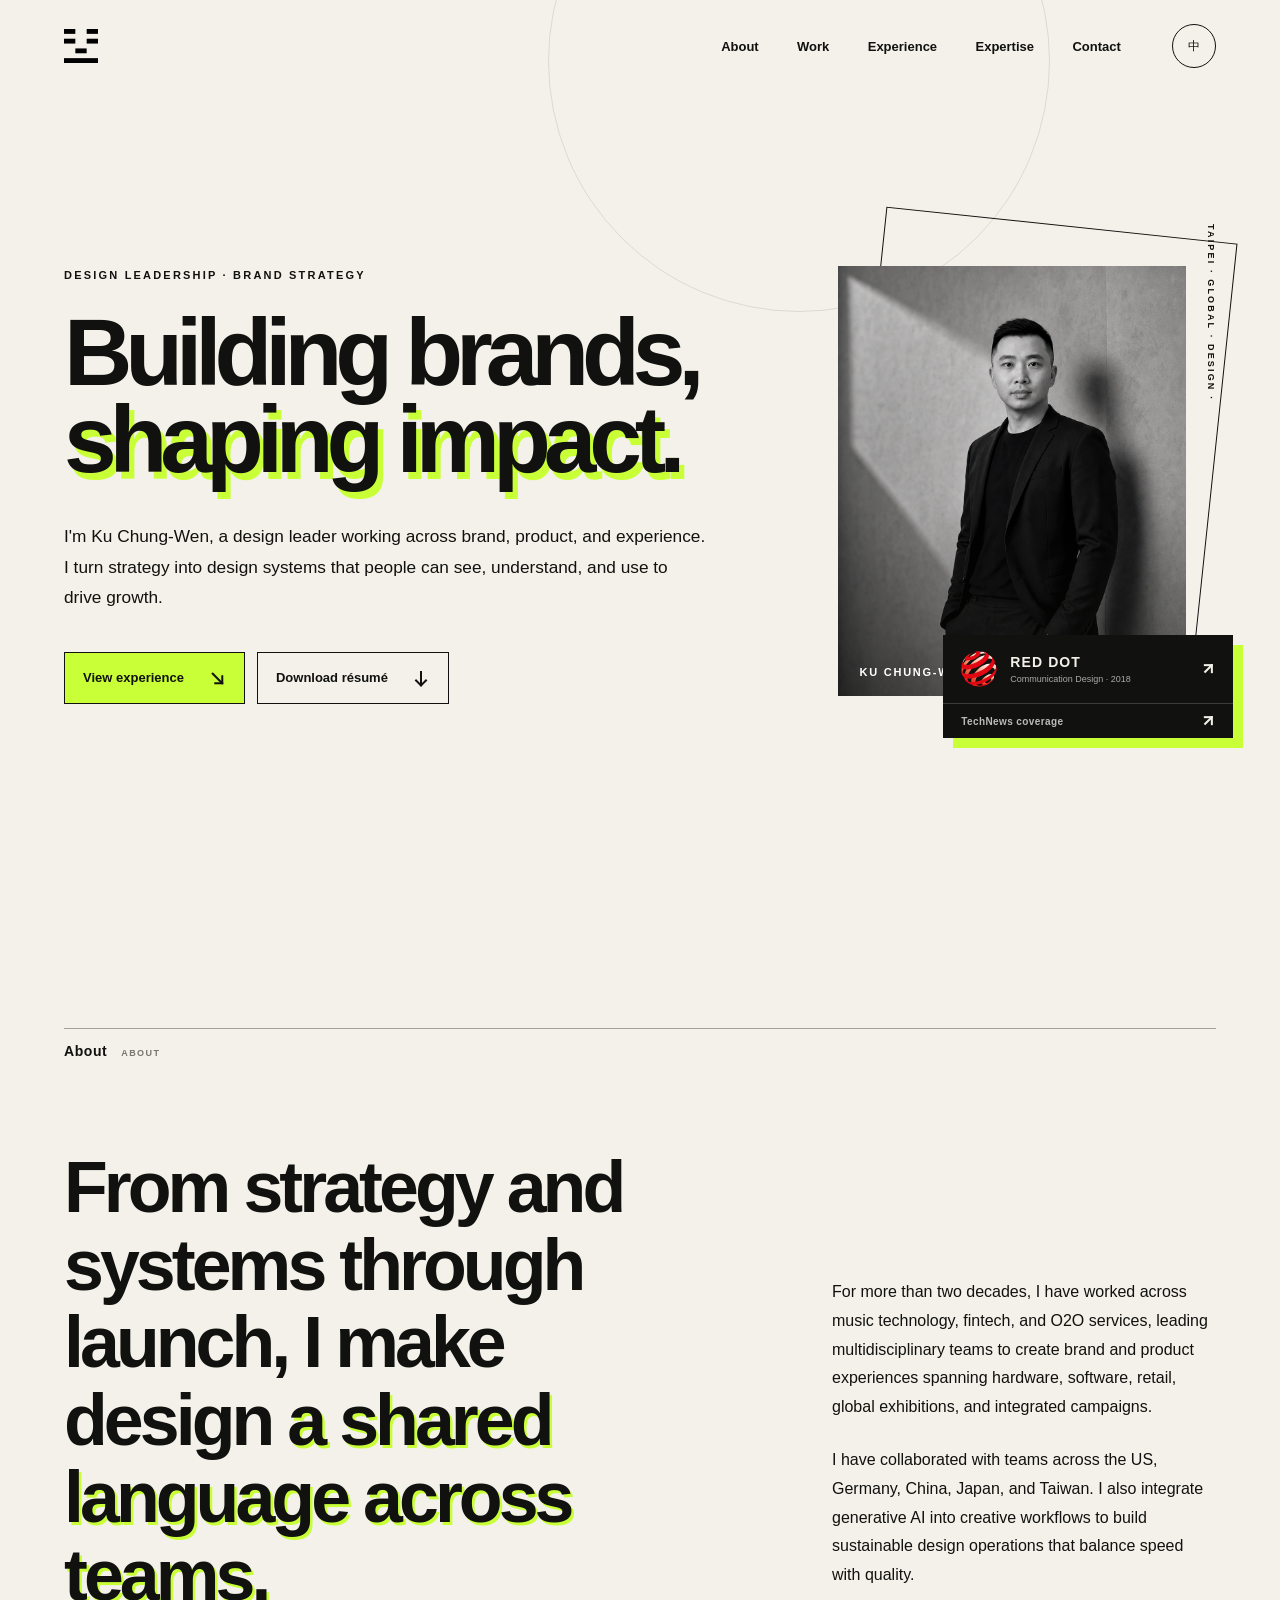
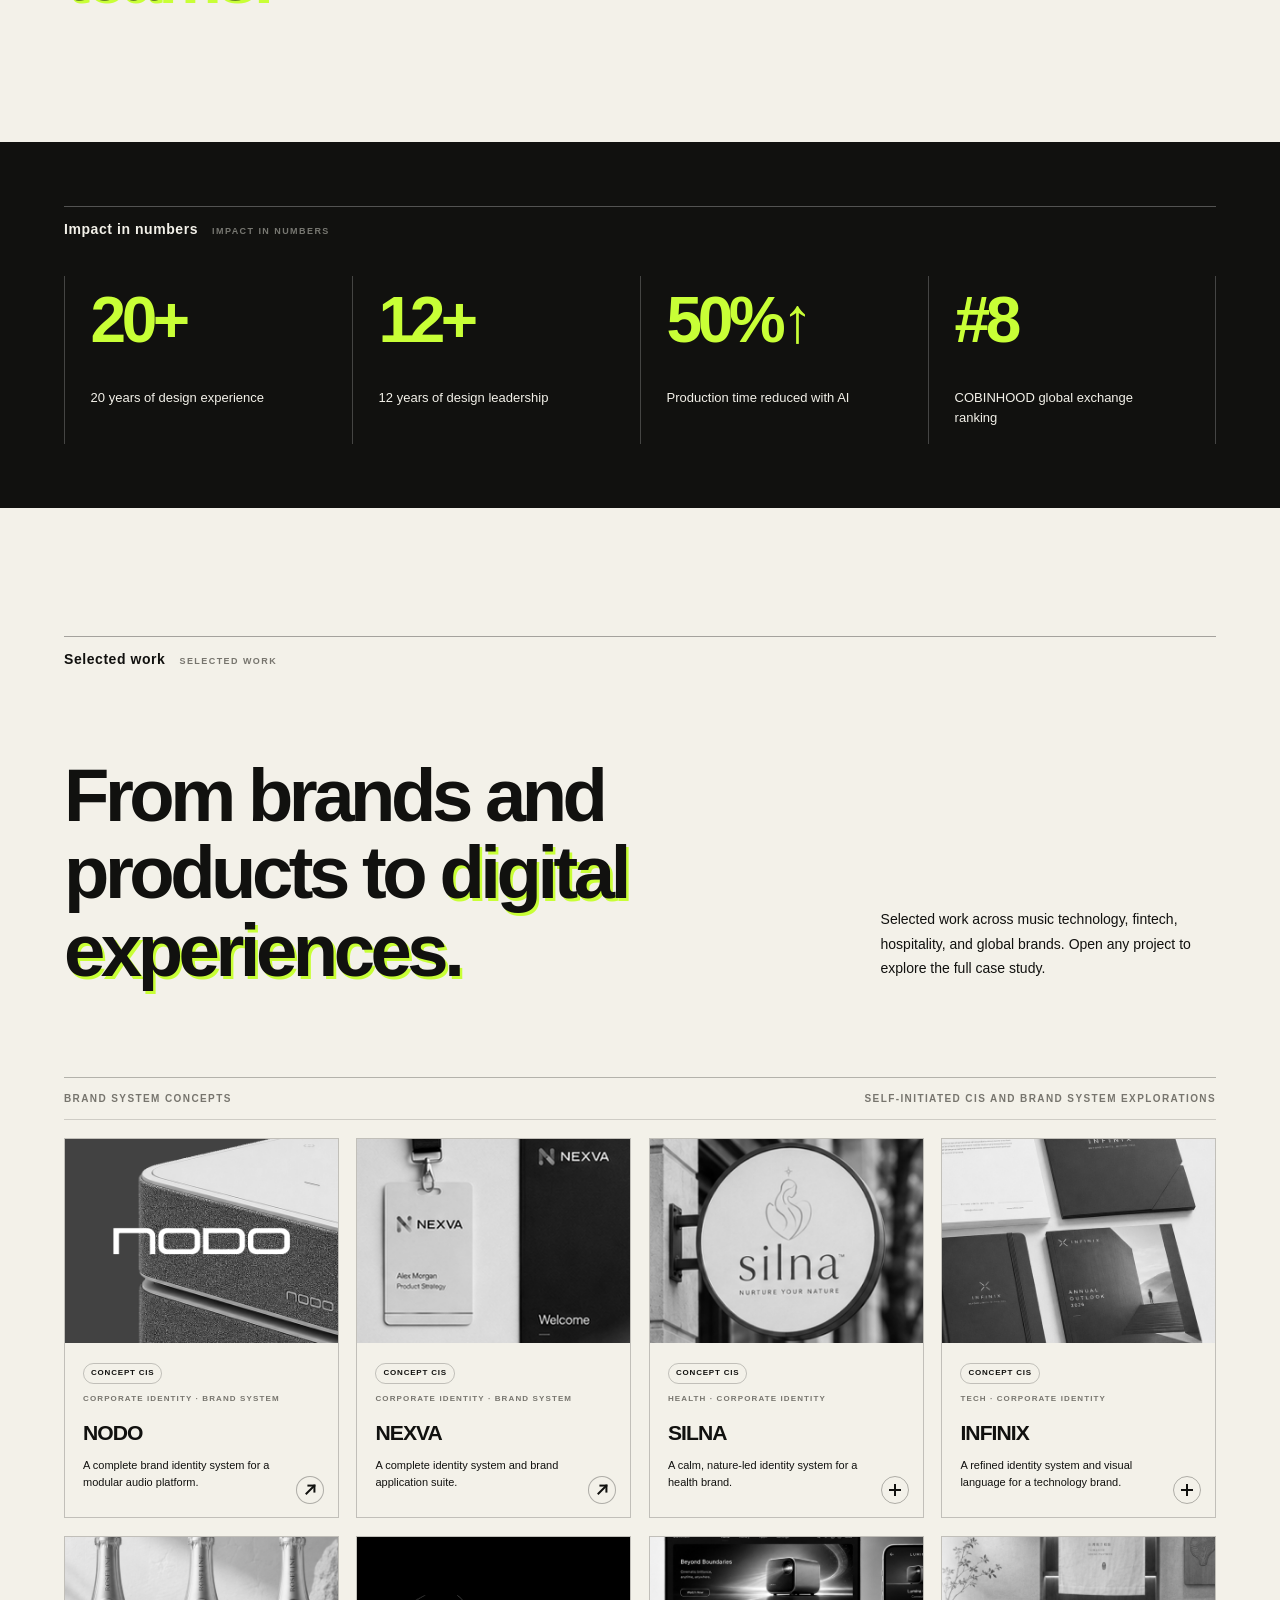
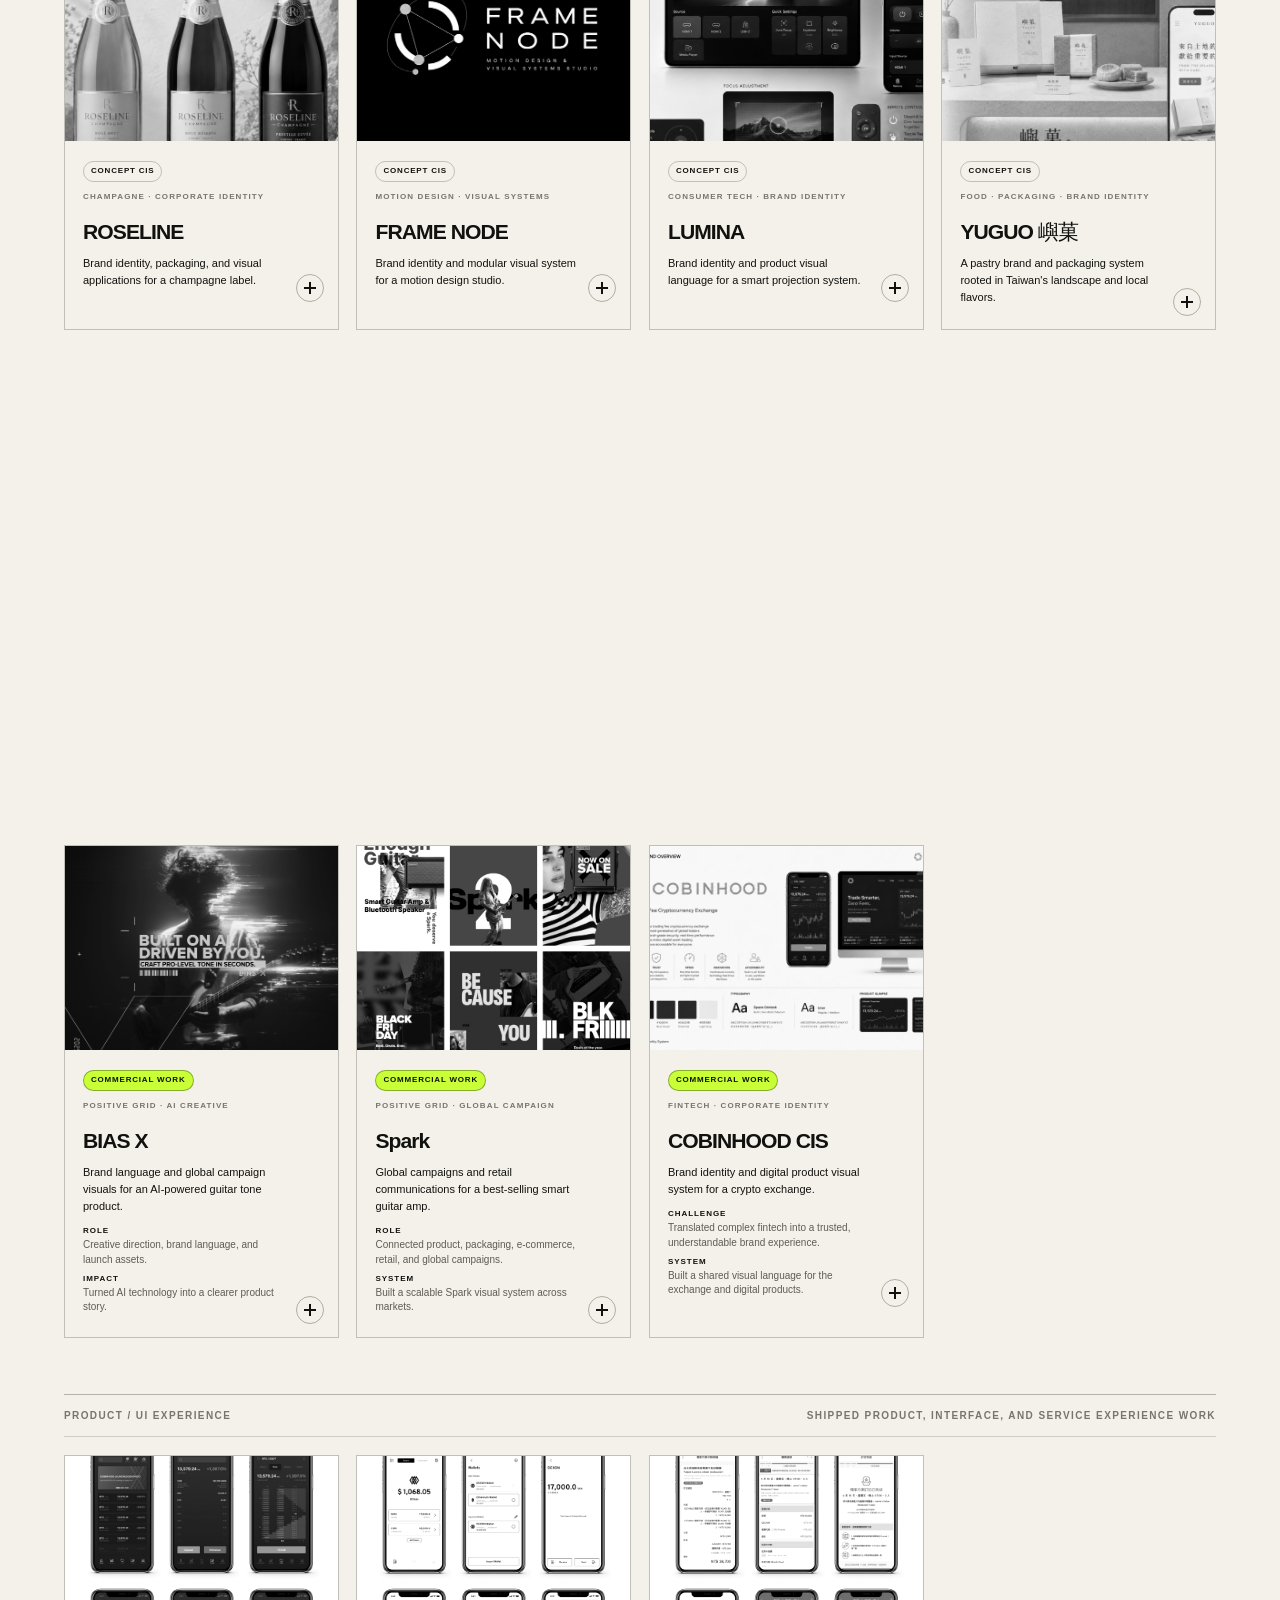
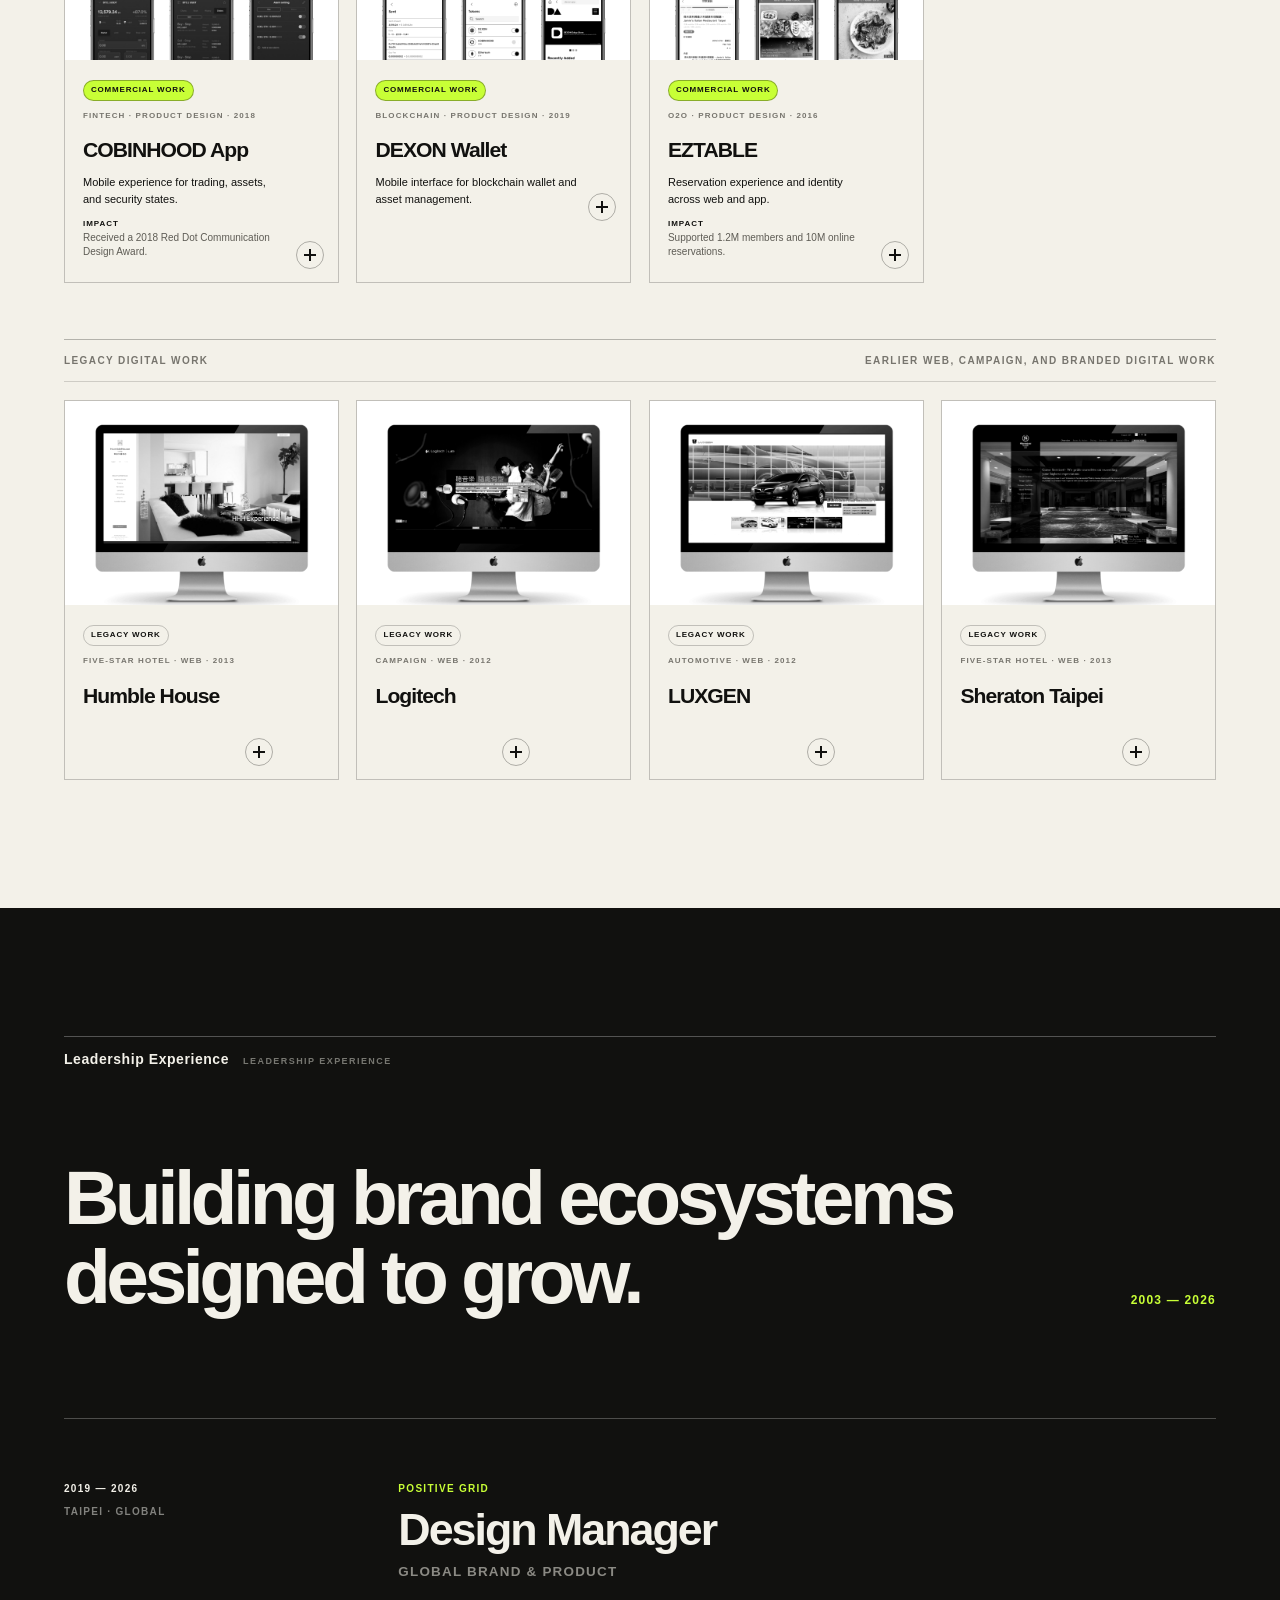
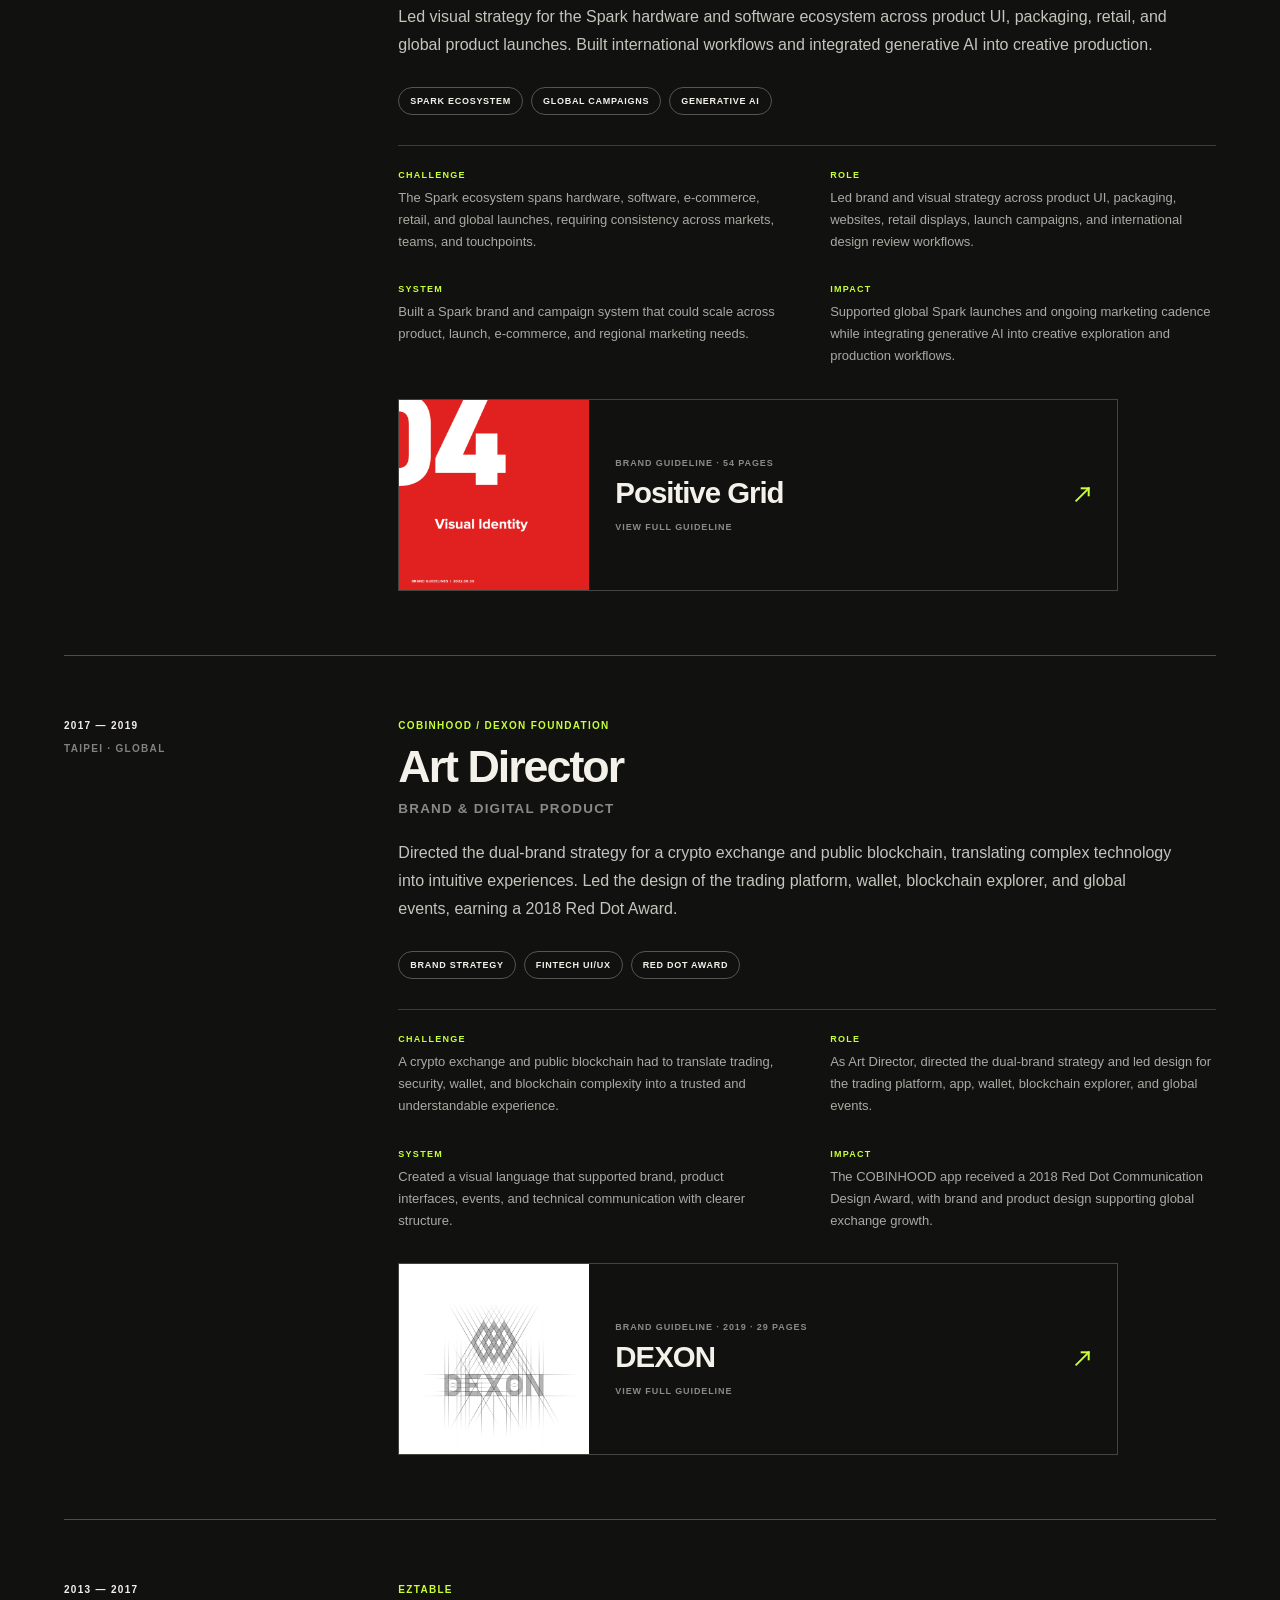
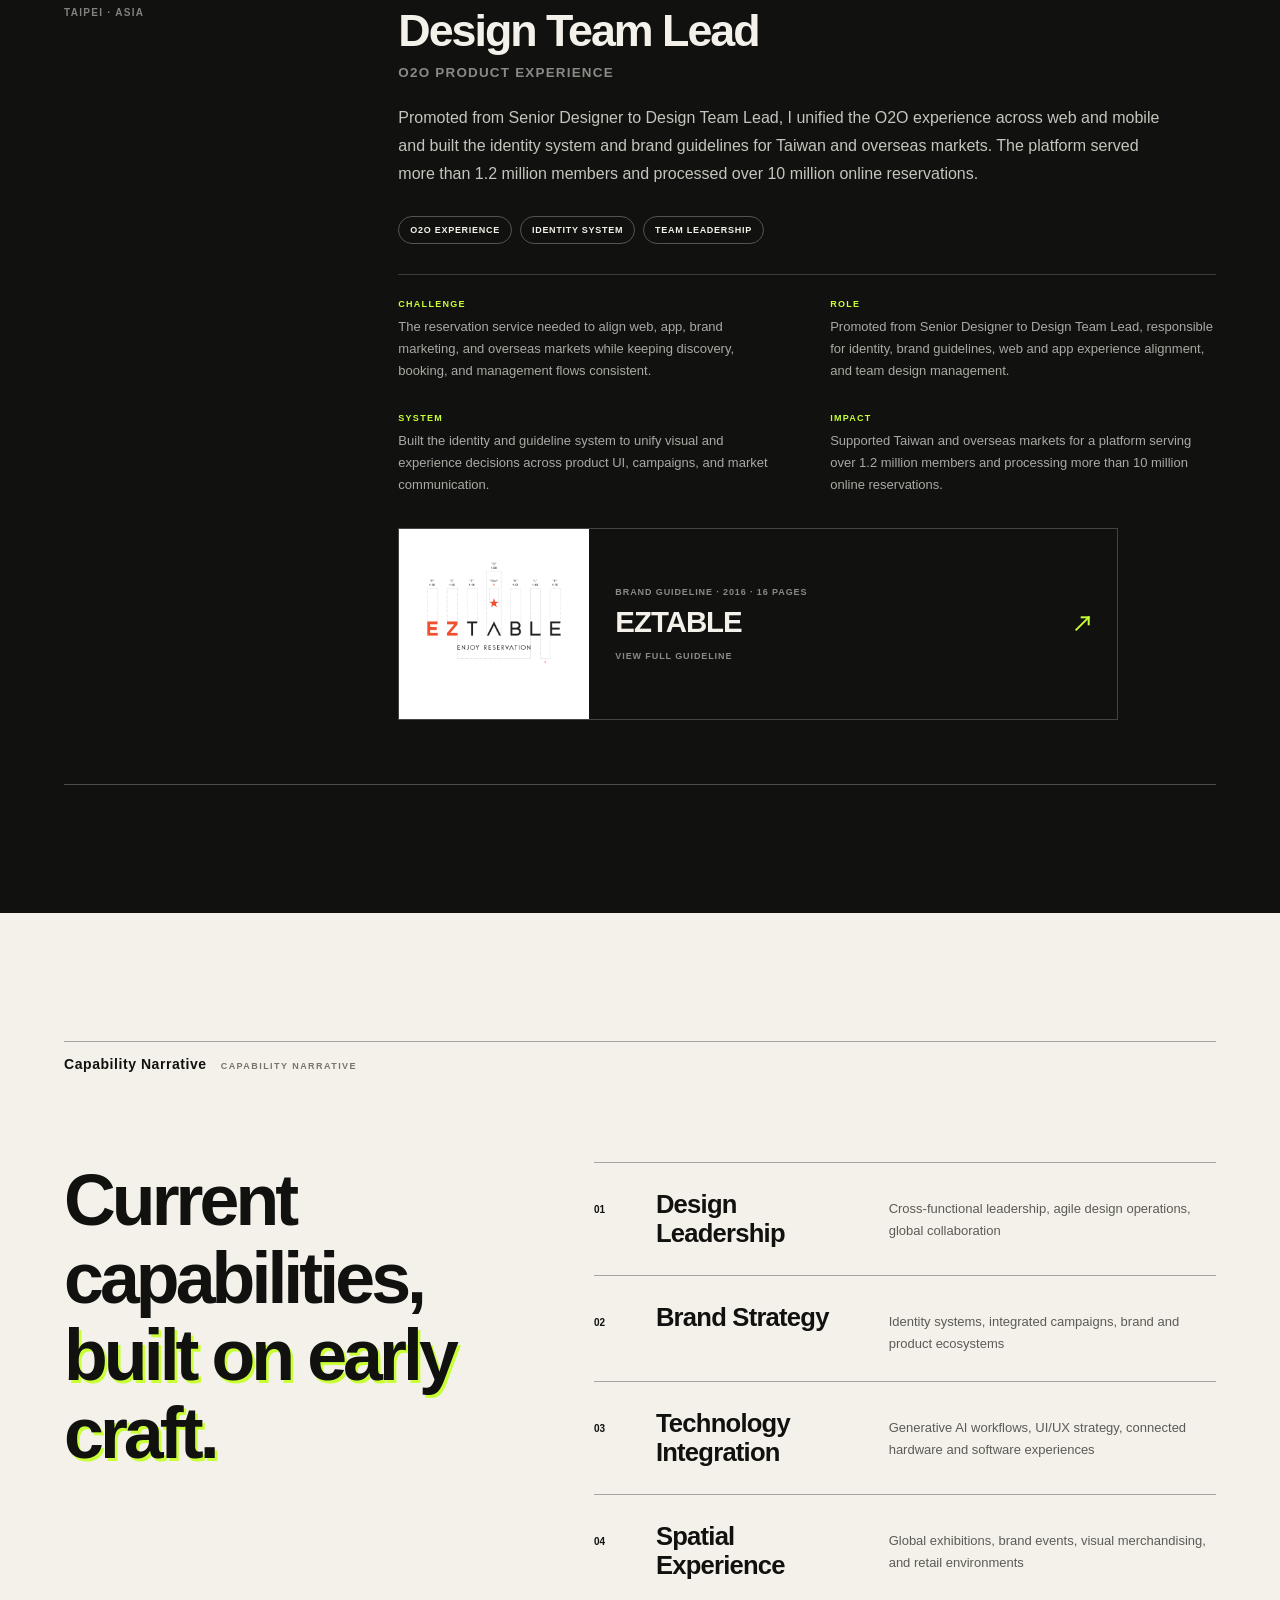
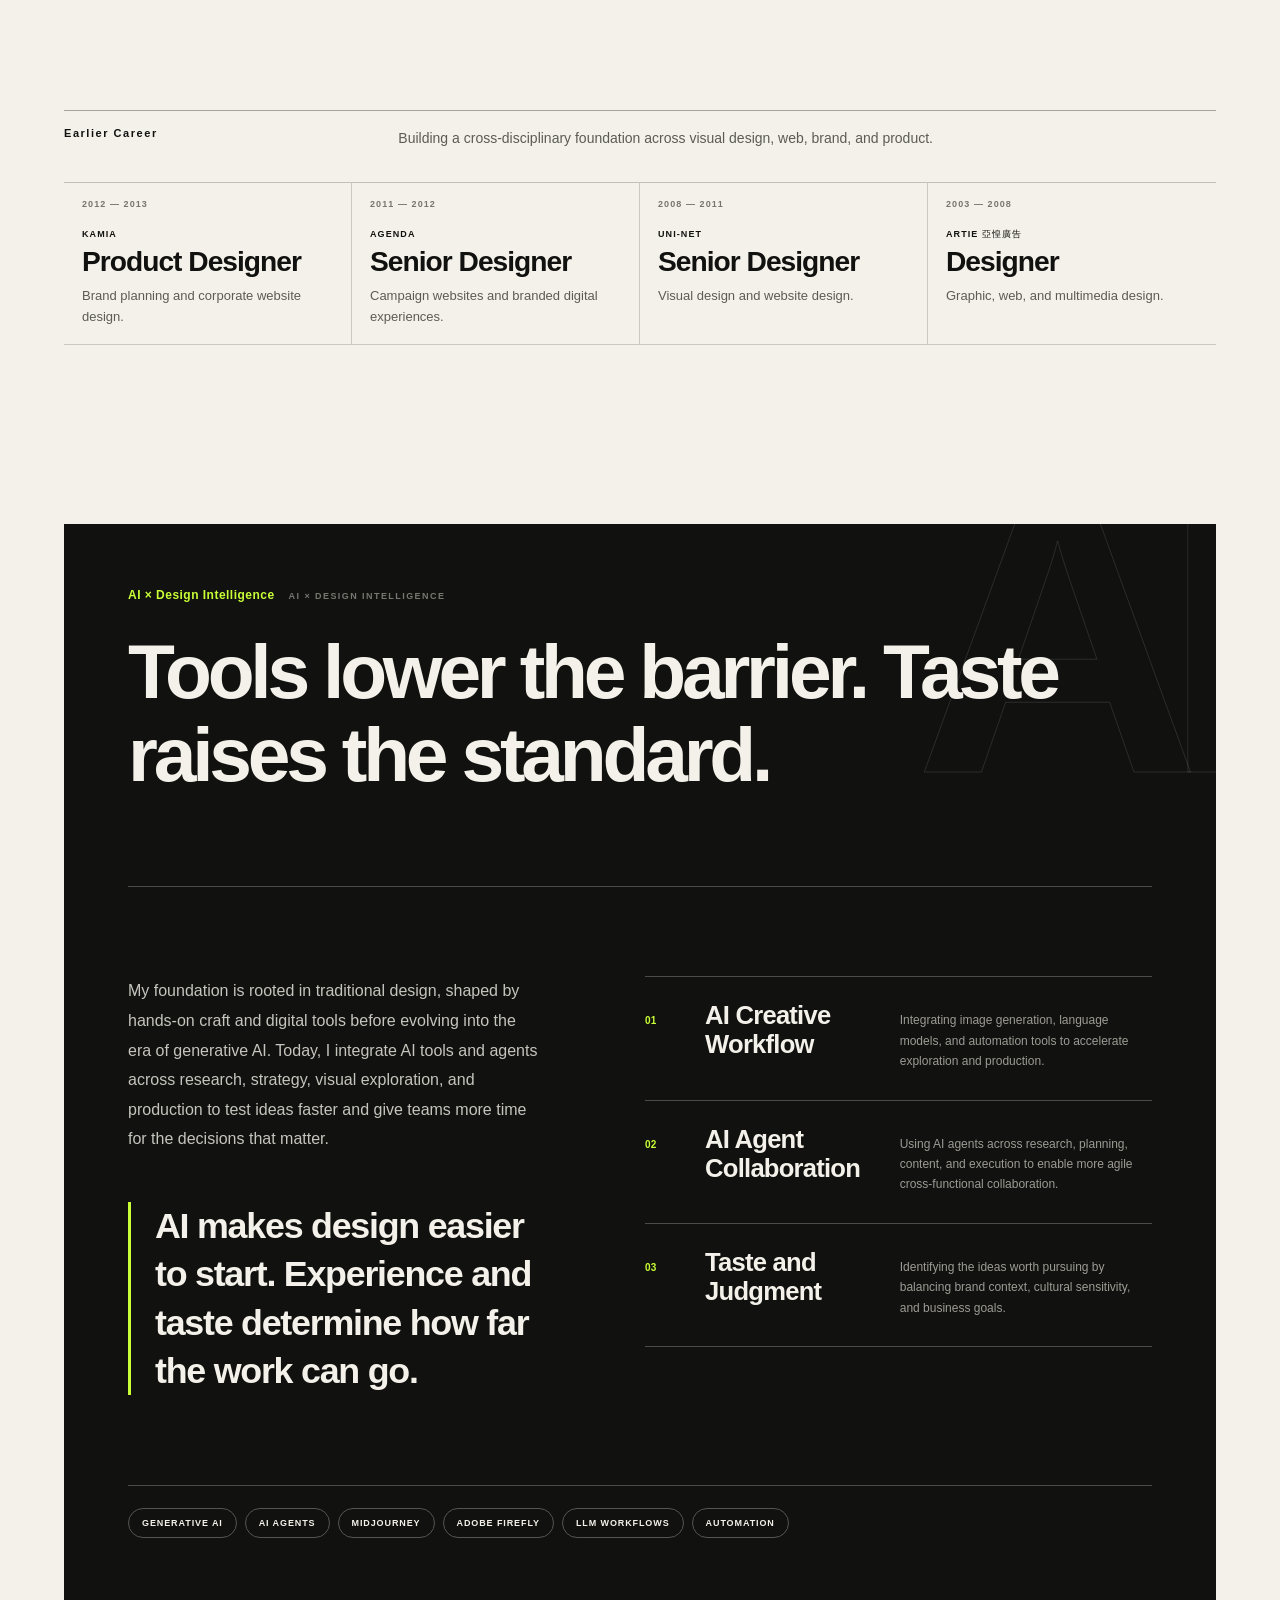
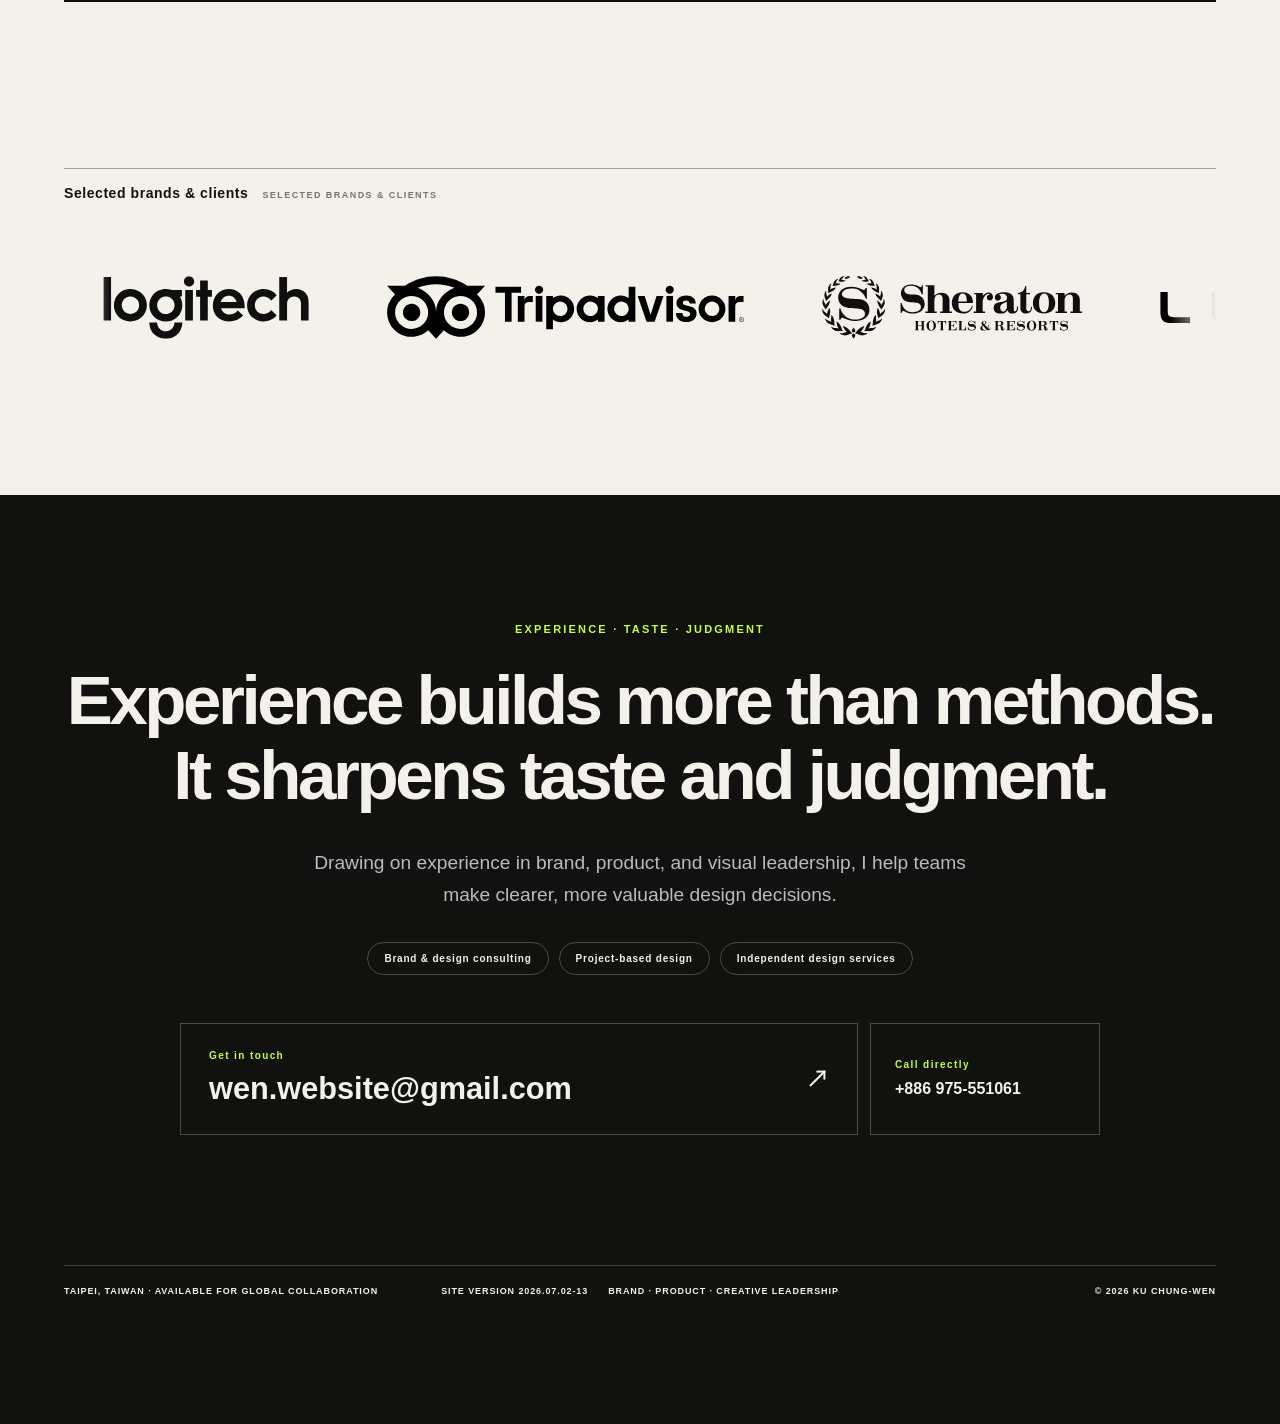
==== commit 70c489ee: "Fix English page content alignment" ====
--- a/en/index.html
+++ b/en/index.html
@@ -39,7 +39,7 @@
     <meta name="twitter:card" content="summary_large_image" />
     <meta
       name="twitter:title"
-      content="古仲文 Ku Chung-Wen | Design Leader"
+      content="Ku Chung-Wen | Design Leader"
     />
     <meta
       name="twitter:description"
@@ -122,8 +122,8 @@
         ]
       }
     </script>
-    <link rel="stylesheet" href="../styles.css?v=20260702-12" />
-    <script src="../script.js?v=20260702-12" defer></script>
+    <link rel="stylesheet" href="../styles.css?v=20260702-13" />
+    <script src="../script.js?v=20260702-13" defer></script>
   </head>
   <body>
     <a class="skip-link" href="#main">Skip to main content</a>
@@ -139,7 +139,51 @@
           data-en="About"
           data-track="navigation_click"
           data-track-label="About"
-          >About</a>
+          >About</a
+        >
+        <a
+          href="#work"
+          data-zh="作品"
+          data-en="Work"
+          data-track="navigation_click"
+          data-track-label="Work"
+          >Work</a
+        >
+        <a
+          href="#experience"
+          data-zh="經歷"
+          data-en="Experience"
+          data-track="navigation_click"
+          data-track-label="Experience"
+          >Experience</a
+        >
+        <a
+          href="#expertise"
+          data-zh="專業"
+          data-en="Expertise"
+          data-track="navigation_click"
+          data-track-label="Expertise"
+          >Expertise</a
+        >
+        <a
+          class="nav-contact"
+          href="#contact"
+          data-zh="聯絡"
+          data-en="Contact"
+          data-track="navigation_click"
+          data-track-label="Contact"
+          >Contact</a
+        >
+        <div class="nav-contact-details">
+          <p data-zh="直接聯絡" data-en="Direct contact">Direct contact</p>
+          <a
+            href="mailto:wen.website@gmail.com"
+            data-track="contact_click"
+            data-track-label="Mobile navigation email"
+          >
+            <span>EMAIL</span>
+            <strong>wen.website@gmail.com</strong>
+          </a>
           <a
             href="tel:+886975551061"
             data-track="contact_click"
@@ -150,7 +194,9 @@
           </a>
         </div>
       </nav>
-      <button class="lang-toggle" type="button" aria-label="切換為中文">中</button>
+      <button class="lang-toggle" type="button" aria-label="Switch to English">
+        EN
+      </button>
       <button
         class="menu-toggle"
         type="button"
@@ -170,7 +216,22 @@
           <h1 class="reveal">
             <span data-zh="設計品牌，" data-en="Building brands,">Building brands,</span>
             <span class="outline" data-zh="也設計影響力。" data-en="shaping impact."
-              >shaping impact.</span>
+              >shaping impact.</span
+            >
+          </h1>
+          <p
+            class="hero-intro reveal"
+            data-zh="我是古仲文，一位橫跨品牌、產品與體驗的設計領導者。我將策略轉化為看得見、易理解，並能推動成長的設計系統。"
+            data-en="I&#x27;m Ku Chung-Wen, a design leader working across brand, product, and experience. I turn strategy into design systems that people can see, understand, and use to drive growth."
+          >I'm Ku Chung-Wen, a design leader working across brand, product, and experience. I turn strategy into design systems that people can see, understand, and use to drive growth.</p>
+          <div class="hero-actions reveal">
+            <a
+              class="button primary"
+              href="#experience"
+              data-track="cta_click"
+              data-track-label="Hero view experience"
+            >
+              <span data-zh="查看經歷" data-en="View experience">View experience</span>
               <span class="ui-arrow ui-arrow-down-right" aria-hidden="true"></span>
             </a>
             <a
@@ -221,7 +282,9 @@
               data-track-label="Hero TechNews award coverage"
             >
               <span data-zh="科技新報報導" data-en="TechNews coverage"
-                >TechNews coverage</span>
+                >TechNews coverage</span
+              >
+              <span class="ui-arrow ui-arrow-up-right" aria-hidden="true"></span>
             </a>
           </div>
           <span class="orbit-text">TAIPEI · GLOBAL · DESIGN ·</span>
@@ -241,7 +304,42 @@
             <span
               data-zh="從策略、系統到上市，讓設計成為"
               data-en="From strategy and systems through launch, I make design"
-              >From strategy and systems through launch, I make design</span>+</strong>
+              >From strategy and systems through launch, I make design</span
+            ><!--
+            --><span
+              class="section-keyword"
+              data-zh="團隊共同使用的語言。"
+              data-en=" a shared language across teams."
+              > a shared language across teams.</span
+            >
+          </h2>
+          <div class="about-copy reveal">
+            <p
+              data-zh="過去二十多年，我在音樂科技、金融科技與 O2O 服務領域，帶領跨領域團隊打造品牌與產品體驗。工作範疇涵蓋硬體、軟體、零售、國際展會與整合行銷。"
+              data-en="For more than two decades, I have worked across music technology, fintech, and O2O services, leading multidisciplinary teams to create brand and product experiences spanning hardware, software, retail, global exhibitions, and integrated campaigns."
+            >For more than two decades, I have worked across music technology, fintech, and O2O services, leading multidisciplinary teams to create brand and product experiences spanning hardware, software, retail, global exhibitions, and integrated campaigns.</p>
+            <p
+              data-zh="我曾與美國、德國、中國、日本及台灣團隊跨國協作，並將生成式 AI 導入創意流程，在效率與品質之間建立可長期運作的設計營運模式。"
+              data-en="I have collaborated with teams across the US, Germany, China, Japan, and Taiwan. I also integrate generative AI into creative workflows to build sustainable design operations that balance speed with quality."
+            >I have collaborated with teams across the US, Germany, China, Japan, and Taiwan. I also integrate generative AI into creative workflows to build sustainable design operations that balance speed with quality.</p>
+          </div>
+        </div>
+      </section>
+
+      <section class="impact section" aria-label="Key outcomes">
+        <div class="section-kicker">
+          <div class="section-label">
+            <strong data-zh="影響力數據" data-en="Impact in numbers"
+              >Impact in numbers</strong
+            >
+            <span data-zh="Impact in numbers" data-en="Impact in numbers"
+              >Impact in numbers</span
+            >
+          </div>
+        </div>
+        <div class="stats">
+          <article class="stat reveal">
+            <strong><span class="counter" data-target="20">20</span>+</strong>
             <p
               data-zh="20 年設計實務經驗"
               data-en="20 years of design experience"
@@ -283,7 +381,49 @@
             <span
               data-zh="從品牌、產品到"
               data-en="From brands and products to"
-              >From brands and products to</span>
+              >From brands and products to</span
+            ><!--
+            --><span
+              class="section-keyword"
+              data-zh="數位體驗。"
+              data-en=" digital experiences."
+              > digital experiences.</span
+            >
+          </h2>
+          <p
+            data-zh="精選橫跨音樂科技、金融科技、餐飲服務與國際品牌的作品。點擊專案即可瀏覽完整內容。"
+            data-en="Selected work across music technology, fintech, hospitality, and global brands. Open any project to explore the full case study."
+          >Selected work across music technology, fintech, hospitality, and global brands. Open any project to explore the full case study.</p>
+        </div>
+
+        <div class="work-grid">
+          <div class="work-category reveal">
+            <p>Brand System Concepts</p>
+            <span
+              data-zh="自發性 CIS 與品牌系統實驗"
+              data-en="Self-initiated CIS and brand system explorations"
+              >Self-initiated CIS and brand system explorations</span
+            >
+          </div>
+          <article class="work-card work-card-wide cis-work-card work-link-card reveal">
+            <a
+              href="../cis.html"
+              target="_blank"
+              rel="noopener"
+              data-track="portfolio_link_click"
+              data-track-label="NODO CIS"
+            >
+              <div class="work-cover">
+                <img
+                  src="../assets/covers/cover-01-nodo.png"
+                  alt="NODO brand identity and CIS"
+                  loading="lazy"
+                />
+              </div>
+              <div class="work-meta">
+                <div>
+                  <b class="work-type">Concept CIS</b>
+                  <span>CORPORATE IDENTITY · BRAND SYSTEM</span>
                   <h3>NODO <i class="ui-arrow ui-arrow-up-right" aria-hidden="true"></i></h3>
                 </div>
                 <p
@@ -455,7 +595,7 @@
                 </div>
                 <p
                   data-zh="以台灣島嶼風土為核心的糕點品牌與包裝系統。"
-                  data-en="A pastry brand and packaging system rooted in Taiwan's landscape and local flavors."
+                  data-en="A pastry brand and packaging system rooted in Taiwan&#x27;s landscape and local flavors."
                 >A pastry brand and packaging system rooted in Taiwan's landscape and local flavors.</p>
               </div>
             </button>
@@ -489,7 +629,23 @@
             <span
               data-zh="真實品牌、產品與全球上市工作"
               data-en="Real brand, product, and global launch work"
-              >Real brand, product, and global launch work</span>
+              >Real brand, product, and global launch work</span
+            >
+          </div>
+
+          <article class="work-card work-card-wide gallery-work-card reveal">
+            <button class="cis-card" type="button" data-cis-project="biasX">
+              <div class="work-cover">
+              <img
+                src="../assets/covers/cover-BIAS X.png"
+                alt="BIAS X AI guitar tone product brand visuals"
+                loading="lazy"
+              />
+              </div>
+              <div class="work-meta">
+                <div>
+                  <b class="work-type work-type-commercial">Commercial Work</b>
+                  <span>POSITIVE GRID · AI CREATIVE</span>
                   <h3>BIAS X</h3>
                 </div>
                 <p data-zh="AI 音色產品的品牌語言與全球行銷視覺。" data-en="Brand language and global campaign visuals for an AI-powered guitar tone product.">Brand language and global campaign visuals for an AI-powered guitar tone product.</p>
@@ -551,7 +707,17 @@
             <span
               data-zh="實際上線產品、介面與服務體驗"
               data-en="Shipped product, interface, and service experience work"
-              >Shipped product, interface, and service experience work</span><h3>COBINHOOD App</h3></div>
+              >Shipped product, interface, and service experience work</span
+            >
+          </div>
+
+          <article class="work-card gallery-work-card reveal">
+            <button class="cis-card" type="button" data-cis-project="cobinhoodApp">
+              <div class="work-cover">
+                <img src="../assets/portfolio/portfolio-cobinhood-02.jpg" alt="COBINHOOD crypto exchange app interface" loading="lazy" />
+              </div>
+              <div class="work-meta">
+                <div><b class="work-type work-type-commercial">Commercial Work</b><span>FINTECH · PRODUCT DESIGN · 2018</span><h3>COBINHOOD App</h3></div>
                 <p data-zh="交易、資產與安全狀態的行動產品體驗。" data-en="Mobile experience for trading, assets, and security states.">Mobile experience for trading, assets, and security states.</p>
                 <dl class="case-points">
                   <div><dt>Impact</dt><dd data-zh="獲 2018 Red Dot Communication Design Award。" data-en="Received a 2018 Red Dot Communication Design Award.">Received a 2018 Red Dot Communication Design Award.</dd></div>
@@ -595,7 +761,22 @@
             <span
               data-zh="早期網站、活動與品牌數位設計"
               data-en="Earlier web, campaign, and branded digital work"
-              >Earlier web, campaign, and branded digital work</span>
+              >Earlier web, campaign, and branded digital work</span
+            >
+          </div>
+
+          <article class="work-card gallery-work-card reveal">
+            <button class="cis-card" type="button" data-cis-project="humbleHouse">
+              <div class="work-cover">
+                <img src="../assets/portfolio/portfolio-humble-house-01.jpg" alt="Humble House hotel website design" loading="lazy" />
+              </div>
+              <div class="work-meta">
+                <div>
+                  <b class="work-type">Legacy Work</b>
+                  <span
+                    data-zh="五星飯店 · 網站設計 · 2013"
+                    data-en="FIVE-STAR HOTEL · WEB · 2013"
+                  >FIVE-STAR HOTEL · WEB · 2013</span>
                   <h3>Humble House</h3>
                 </div>
                 <i class="ui-plus" aria-hidden="true"></i>
@@ -659,9 +840,94 @@
         <div class="section-kicker light">
           <div class="section-label">
             <strong data-zh="核心經歷" data-en="Leadership Experience"
-              >Leadership Experience</strong>
+              >Leadership Experience</strong
+            >
+            <span data-zh="Leadership Experience" data-en="Leadership Experience"
+              >Leadership Experience</span
+            >
+          </div>
+        </div>
+        <div class="experience-heading">
+          <h2 data-zh="建立能持續成長的品牌生態。" data-en="Building brand ecosystems designed to grow."
+            >Building brand ecosystems designed to grow.</h2
+          >
+          <p>2003 — 2026</p>
+        </div>
+
+        <div class="timeline">
+          <article class="role reveal">
+            <div class="role-meta">
+              <p>2019 — 2026</p>
+              <span>TAIPEI · GLOBAL</span>
+            </div>
+            <div class="role-main">
+              <p class="company">POSITIVE GRID</p>
+              <h3>
+                Design Manager
+                <span class="role-focus">Global Brand &amp; Product</span>
+              </h3>
+              <p
+                data-zh="主導 Spark 軟硬體產品生態的視覺策略，串聯產品介面、包裝、零售與全球上市活動。建立跨國協作流程，並將生成式 AI 導入創意製作。"
+                data-en="Led visual strategy for the Spark hardware and software ecosystem across product UI, packaging, retail, and global product launches. Built international workflows and integrated generative AI into creative production."
+              >Led visual strategy for the Spark hardware and software ecosystem across product UI, packaging, retail, and global product launches. Built international workflows and integrated generative AI into creative production.</p>
+              <div class="tags">
+                <span>SPARK ECOSYSTEM</span><span>GLOBAL CAMPAIGNS</span
+                ><span>GENERATIVE AI</span>
+              </div>
+              <dl class="experience-case-grid">
+                <div>
+                  <dt>Challenge</dt>
+                  <dd
+                    data-zh="Spark 產品生態橫跨硬體、軟體、電商、零售與全球上市活動，需要在多市場、多團隊、多接觸點中維持一致。"
+                    data-en="The Spark ecosystem spans hardware, software, e-commerce, retail, and global launches, requiring consistency across markets, teams, and touchpoints."
+                  >The Spark ecosystem spans hardware, software, e-commerce, retail, and global launches, requiring consistency across markets, teams, and touchpoints.</dd>
+                </div>
+                <div>
+                  <dt>Role</dt>
+                  <dd
+                    data-zh="主導品牌與視覺策略，串聯產品 UI、包裝、網站、零售陳列、上市活動與跨國設計審核流程。"
+                    data-en="Led brand and visual strategy across product UI, packaging, websites, retail displays, launch campaigns, and international design review workflows."
+                  >Led brand and visual strategy across product UI, packaging, websites, retail displays, launch campaigns, and international design review workflows.</dd>
+                </div>
+                <div>
+                  <dt>System</dt>
+                  <dd
+                    data-zh="建立 Spark 品牌與行銷視覺系統，讓素材能在產品、活動、電商與不同市場中延展使用。"
+                    data-en="Built a Spark brand and campaign system that could scale across product, launch, e-commerce, and regional marketing needs."
+                  >Built a Spark brand and campaign system that could scale across product, launch, e-commerce, and regional marketing needs.</dd>
+                </div>
+                <div>
+                  <dt>Impact</dt>
+                  <dd
+                    data-zh="支援全球 Spark 產品上市與長期行銷節奏，並將生成式 AI 導入創意探索與製作流程，提高跨團隊產出效率。"
+                    data-en="Supported global Spark launches and ongoing marketing cadence while integrating generative AI into creative exploration and production workflows."
+                  >Supported global Spark launches and ongoing marketing cadence while integrating generative AI into creative exploration and production workflows.</dd>
+                </div>
+              </dl>
+              <a
+                class="brand-guide-card"
+                href="../assets/brand-guides/positive-grid-brand-guideline.pdf"
+                target="_blank"
+                rel="noopener noreferrer"
+                data-track="brand_guide_click"
+                data-track-label="Positive Grid Brand Guideline"
+              >
+                <span class="brand-guide-cover">
+                  <img
+                    src="../assets/covers/cover-PDF-positivegrid.png"
+                    alt="Positive Grid Brand Guideline cover"
+                    loading="lazy"
+                  />
+                </span>
+                <span class="brand-guide-info">
+                  <small data-zh="品牌規範 · 54 頁" data-en="Brand guideline · 54 pages"
+                    >Brand guideline · 54 pages</small
+                  >
+                  <strong>Positive Grid</strong>
                   <span data-zh="查看完整規範" data-en="View full guideline"
-                    >View full guideline</span>
+                    >View full guideline</span
+                  >
+                </span>
                 <i class="ui-arrow ui-arrow-up-right" aria-hidden="true"></i>
               </a>
             </div>
@@ -733,7 +999,336 @@
                 </span>
                 <span class="brand-guide-info">
                   <small data-zh="品牌規範 · 2019 · 29 頁" data-en="Brand guideline · 2019 · 29 pages"
-                    >Brand guideline · 2019 · 29 pages</small>
+                    >Brand guideline · 2019 · 29 pages</small
+                  >
+                  <strong>DEXON</strong>
+                  <span data-zh="查看完整規範" data-en="View full guideline"
+                    >View full guideline</span
+                  >
+                </span>
+                <i class="ui-arrow ui-arrow-up-right" aria-hidden="true"></i>
+              </a>
+            </div>
+          </article>
+
+          <article class="role reveal">
+            <div class="role-meta">
+              <p>2013 — 2017</p>
+              <span>TAIPEI · ASIA</span>
+            </div>
+            <div class="role-main">
+              <p class="company">EZTABLE</p>
+              <h3>
+                Design Team Lead
+                <span class="role-focus">O2O Product Experience</span>
+              </h3>
+              <p
+                data-zh="由 Senior Designer 晉升為 Design Team Lead，整合網站與行動裝置的 O2O 體驗，建立企業識別與品牌規範，支援台灣及海外市場。平台服務超過 120 萬名會員，累積超過 1,000 萬筆線上訂位。"
+                data-en="Promoted from Senior Designer to Design Team Lead, I unified the O2O experience across web and mobile and built the identity system and brand guidelines for Taiwan and overseas markets. The platform served more than 1.2 million members and processed over 10 million online reservations."
+              >Promoted from Senior Designer to Design Team Lead, I unified the O2O experience across web and mobile and built the identity system and brand guidelines for Taiwan and overseas markets. The platform served more than 1.2 million members and processed over 10 million online reservations.</p>
+              <div class="tags">
+                <span>O2O EXPERIENCE</span><span>IDENTITY SYSTEM</span
+                ><span>TEAM LEADERSHIP</span>
+              </div>
+              <dl class="experience-case-grid">
+                <div>
+                  <dt>Challenge</dt>
+                  <dd
+                    data-zh="餐廳訂位服務需要同時支援網站、App、品牌行銷與海外市場，並讓使用者在探索、預訂與管理流程中保持一致體驗。"
+                    data-en="The reservation service needed to align web, app, brand marketing, and overseas markets while keeping discovery, booking, and management flows consistent."
+                  >The reservation service needed to align web, app, brand marketing, and overseas markets while keeping discovery, booking, and management flows consistent.</dd>
+                </div>
+                <div>
+                  <dt>Role</dt>
+                  <dd
+                    data-zh="由 Senior Designer 晉升 Design Team Lead，負責企業識別、品牌規範、網站與 App 體驗整合，以及團隊設計管理。"
+                    data-en="Promoted from Senior Designer to Design Team Lead, responsible for identity, brand guidelines, web and app experience alignment, and team design management."
+                  >Promoted from Senior Designer to Design Team Lead, responsible for identity, brand guidelines, web and app experience alignment, and team design management.</dd>
+                </div>
+                <div>
+                  <dt>System</dt>
+                  <dd
+                    data-zh="建立品牌識別與規範，統一 O2O 服務在產品介面、行銷活動與跨市場溝通中的視覺與體驗。"
+                    data-en="Built the identity and guideline system to unify visual and experience decisions across product UI, campaigns, and market communication."
+                  >Built the identity and guideline system to unify visual and experience decisions across product UI, campaigns, and market communication.</dd>
+                </div>
+                <div>
+                  <dt>Impact</dt>
+                  <dd
+                    data-zh="支援台灣與海外市場，平台服務超過 120 萬會員並累積超過 1,000 萬筆線上訂位。"
+                    data-en="Supported Taiwan and overseas markets for a platform serving over 1.2 million members and processing more than 10 million online reservations."
+                  >Supported Taiwan and overseas markets for a platform serving over 1.2 million members and processing more than 10 million online reservations.</dd>
+                </div>
+              </dl>
+              <a
+                class="brand-guide-card"
+                href="../assets/brand-guides/eztable-brand-guideline-2016.pdf"
+                target="_blank"
+                rel="noopener noreferrer"
+                data-track="brand_guide_click"
+                data-track-label="EZTABLE Brand Guideline 2016"
+              >
+                <span class="brand-guide-cover">
+                  <img
+                    src="../assets/covers/cover-PDF-EZTABLE.png"
+                    alt="EZTABLE Brand Guideline 2016 cover"
+                    loading="lazy"
+                  />
+                </span>
+                <span class="brand-guide-info">
+                  <small data-zh="品牌規範 · 2016 · 16 頁" data-en="Brand guideline · 2016 · 16 pages"
+                    >Brand guideline · 2016 · 16 pages</small
+                  >
+                  <strong>EZTABLE</strong>
+                  <span data-zh="查看完整規範" data-en="View full guideline"
+                    >View full guideline</span
+                  >
+                </span>
+                <i class="ui-arrow ui-arrow-up-right" aria-hidden="true"></i>
+              </a>
+            </div>
+          </article>
+        </div>
+
+      </section>
+
+      <section class="expertise section" id="expertise">
+        <div class="section-kicker">
+          <div class="section-label">
+            <strong data-zh="能力脈絡" data-en="Capability Narrative">Capability Narrative</strong>
+            <span data-zh="Capability Narrative" data-en="Capability Narrative">Capability Narrative</span>
+          </div>
+        </div>
+        <div class="expertise-grid">
+          <h2>
+            <span data-zh="現在做策略與領導，" data-en="Current capabilities,"
+              >Current capabilities,</span
+            ><!--
+            --><span
+              class="section-keyword"
+              data-zh="來自早期實作基礎。"
+              data-en=" built on early craft."
+              > built on early craft.</span
+            >
+          </h2>
+          <div class="capabilities">
+            <article class="capability reveal">
+              <span>01</span>
+              <h3 data-zh="設計領導" data-en="Design Leadership">Design Leadership</h3>
+              <p
+                data-zh="跨部門團隊管理、敏捷設計營運、跨國協作"
+                data-en="Cross-functional leadership, agile design operations, global collaboration"
+              >Cross-functional leadership, agile design operations, global collaboration</p>
+            </article>
+            <article class="capability reveal">
+              <span>02</span>
+              <h3 data-zh="品牌策略" data-en="Brand Strategy">Brand Strategy</h3>
+              <p
+                data-zh="企業識別系統、整合行銷、品牌與產品生態"
+                data-en="Identity systems, integrated campaigns, brand and product ecosystems"
+              >Identity systems, integrated campaigns, brand and product ecosystems</p>
+            </article>
+            <article class="capability reveal">
+              <span>03</span>
+              <h3 data-zh="科技整合" data-en="Technology Integration">Technology Integration</h3>
+              <p
+                data-zh="生成式 AI 工作流、UI/UX 策略、軟硬體體驗"
+                data-en="Generative AI workflows, UI/UX strategy, connected hardware and software experiences"
+              >Generative AI workflows, UI/UX strategy, connected hardware and software experiences</p>
+            </article>
+            <article class="capability reveal">
+              <span>04</span>
+              <h3 data-zh="空間體驗" data-en="Spatial Experience">Spatial Experience</h3>
+              <p
+                data-zh="國際展會、品牌活動、視覺陳列與零售體驗"
+                data-en="Global exhibitions, brand events, visual merchandising, and retail environments"
+              >Global exhibitions, brand events, visual merchandising, and retail environments</p>
+            </article>
+          </div>
+        </div>
+
+        <div class="foundation-block">
+          <div class="early-career">
+          <div class="early-career-heading">
+            <p data-zh="早期經歷" data-en="Earlier Career">Earlier Career</p>
+            <span
+              data-zh="從視覺設計、網站到品牌與產品，建立跨媒介的實作基礎。"
+              data-en="Building a cross-disciplinary foundation across visual design, web, brand, and product."
+              >Building a cross-disciplinary foundation across visual design, web, brand, and product.</span
+            >
+          </div>
+          <div class="early-career-list">
+            <article class="early-role reveal">
+              <p>2012 — 2013</p>
+              <div>
+                <span>KAMIA</span>
+                <h3>Product Designer</h3>
+                <p
+                  data-zh="品牌規劃與官方網站設計。"
+                  data-en="Brand planning and corporate website design."
+                  >Brand planning and corporate website design.</p
+                >
+              </div>
+            </article>
+            <article class="early-role reveal">
+              <p>2011 — 2012</p>
+              <div>
+                <span>AGENDA</span>
+                <h3>Senior Designer</h3>
+                <p
+                  data-zh="活動網站與品牌數位體驗設計。"
+                  data-en="Campaign websites and branded digital experiences."
+                  >Campaign websites and branded digital experiences.</p
+                >
+              </div>
+            </article>
+            <article class="early-role reveal">
+              <p>2008 — 2011</p>
+              <div>
+                <span>UNI-NET</span>
+                <h3>Senior Designer</h3>
+                <p
+                  data-zh="視覺設計與網站設計。"
+                  data-en="Visual design and website design."
+                  >Visual design and website design.</p
+                >
+              </div>
+            </article>
+            <article class="early-role reveal">
+              <p>2003 — 2008</p>
+              <div>
+                <span>ARTIE 亞惶廣告</span>
+                <h3>Designer</h3>
+                <p
+                  data-zh="平面、網站與多媒體設計。"
+                  data-en="Graphic, web, and multimedia design."
+                  >Graphic, web, and multimedia design.</p
+                >
+              </div>
+            </article>
+          </div>
+        </div>
+
+        <div class="ai-feature reveal" id="ai">
+          <div class="ai-feature-head">
+            <div>
+              <div class="section-label ai-label">
+                <strong data-zh="AI 設計智慧" data-en="AI × Design Intelligence"
+                  >AI × Design Intelligence</strong
+                >
+                <span data-zh="AI × Design Intelligence" data-en="AI × Design Intelligence"
+                  >AI × Design Intelligence</span
+                >
+              </div>
+              <h2
+                data-zh="工具降低門檻，品味決定高度。"
+                data-en="Tools lower the barrier. Taste raises the standard."
+              >Tools lower the barrier. Taste raises the standard.</h2>
+            </div>
+          </div>
+
+          <div class="ai-feature-body">
+            <div class="ai-statement">
+              <p
+                data-zh="我以傳統設計為扎實基礎，從手工製作、數位工具一路走到生成式 AI。現在，我將各種 AI 工具與 Agent 導入研究、策略、視覺探索及製作流程，讓想法更快獲得驗證，也讓團隊能把更多時間用在真正重要的判斷。"
+                data-en="My foundation is rooted in traditional design, shaped by hands-on craft and digital tools before evolving into the era of generative AI. Today, I integrate AI tools and agents across research, strategy, visual exploration, and production to test ideas faster and give teams more time for the decisions that matter."
+              >My foundation is rooted in traditional design, shaped by hands-on craft and digital tools before evolving into the era of generative AI. Today, I integrate AI tools and agents across research, strategy, visual exploration, and production to test ideas faster and give teams more time for the decisions that matter.</p>
+              <blockquote
+                data-zh="AI 讓設計更容易開始；經驗與品味，決定作品最後能走多遠。"
+                data-en="AI makes design easier to start. Experience and taste determine how far the work can go."
+              >AI makes design easier to start. Experience and taste determine how far the work can go.</blockquote>
+            </div>
+
+            <div class="ai-practices">
+              <article>
+                <span>01</span>
+                <h3 data-zh="AI 創意工作流" data-en="AI Creative Workflow">AI Creative Workflow</h3>
+                <p
+                  data-zh="將生成式影像、文字與自動化工具整合進設計流程，縮短探索與製作時間。"
+                  data-en="Integrating image generation, language models, and automation tools to accelerate exploration and production."
+                >Integrating image generation, language models, and automation tools to accelerate exploration and production.</p>
+              </article>
+              <article>
+                <span>02</span>
+                <h3 data-zh="AI Agent 協作" data-en="AI Agent Collaboration">AI Agent Collaboration</h3>
+                <p
+                  data-zh="運用 AI Agent 支援研究、規劃、內容與執行，建立更敏捷的跨職能協作模式。"
+                  data-en="Using AI agents across research, planning, content, and execution to enable more agile cross-functional collaboration."
+                >Using AI agents across research, planning, content, and execution to enable more agile cross-functional collaboration.</p>
+              </article>
+              <article>
+                <span>03</span>
+                <h3 data-zh="品味與決策" data-en="Taste and Judgment">Taste and Judgment</h3>
+                <p
+                  data-zh="在大量產出中辨識真正有價值的方向，以品牌脈絡、文化敏感度與商業目標做出判斷。"
+                  data-en="Identifying the ideas worth pursuing by balancing brand context, cultural sensitivity, and business goals."
+                >Identifying the ideas worth pursuing by balancing brand context, cultural sensitivity, and business goals.</p>
+              </article>
+            </div>
+          </div>
+
+          <div class="ai-tools" aria-label="AI skills and tools">
+            <span>GENERATIVE AI</span>
+            <span>AI AGENTS</span>
+            <span>MIDJOURNEY</span>
+            <span>ADOBE FIREFLY</span>
+            <span>LLM WORKFLOWS</span>
+            <span>AUTOMATION</span>
+          </div>
+        </div>
+
+        <div class="client-strip">
+          <div class="section-label">
+            <strong data-zh="合作品牌與客戶" data-en="Selected brands &amp; clients"
+              >Selected brands &amp; clients</strong
+            >
+            <span data-zh="Selected brands & clients" data-en="Selected brands &amp; clients"
+              >Selected brands &amp; clients</span
+            >
+          </div>
+          <div class="client-logo-viewport" aria-label="Selected brand logos">
+            <div class="client-logo-track">
+              <img
+                src="../assets/brand-logos.svg"
+                alt="Logos of brands Ku Chung-Wen has worked with"
+                loading="lazy"
+              />
+              <img
+                src="../assets/brand-logos.svg"
+                alt=""
+                aria-hidden="true"
+                loading="lazy"
+              />
+            </div>
+          </div>
+        </div>
+      </section>
+
+      <section class="contact section dark" id="contact">
+        <p class="eyebrow">EXPERIENCE · TASTE · JUDGMENT</p>
+        <h2
+          data-zh="經驗累積的不只是方法，更是成熟的品味與精準的判斷。"
+          data-en="Experience builds more than methods. It sharpens taste and judgment."
+        >Experience builds more than methods. It sharpens taste and judgment.</h2>
+        <p
+          class="contact-intro"
+          data-zh="以品牌、產品與視覺設計的領導經驗，協助團隊做出更清晰、更有價值的設計決策。"
+          data-en="Drawing on experience in brand, product, and visual leadership, I help teams make clearer, more valuable design decisions."
+        >Drawing on experience in brand, product, and visual leadership, I help teams make clearer, more valuable design decisions.</p>
+        <div class="contact-services" aria-label="Collaboration options">
+          <span data-zh="品牌與設計顧問" data-en="Brand &amp; design consulting">Brand &amp; design consulting</span>
+          <span data-zh="專案設計合作" data-en="Project-based design">Project-based design</span>
+          <span data-zh="獨立設計委託" data-en="Independent design services">Independent design services</span>
+        </div>
+        <div class="contact-actions">
+          <a
+            class="email-link"
+            href="mailto:wen.website@gmail.com"
+            data-track="contact_click"
+            data-track-label="Email"
+          >
+            <span>
+              <small data-zh="聯絡我" data-en="Get in touch">Get in touch</small>
               <strong>wen.website@gmail.com</strong>
             </span>
             <span class="ui-arrow ui-arrow-up-right" aria-hidden="true"></span>
@@ -752,7 +1347,7 @@
           <p>TAIPEI, TAIWAN · AVAILABLE FOR GLOBAL COLLABORATION</p>
           <p>
             <span data-zh="版本" data-en="SITE VERSION">SITE VERSION</span>
-            2026.07.02-12
+            2026.07.02-13
           </p>
           <p>BRAND · PRODUCT · CREATIVE LEADERSHIP</p>
           <p>© <span id="year"></span> KU CHUNG-WEN</p>
@@ -766,18 +1361,18 @@
           <p>SELECTED WORK · PROJECT VIEWER</p>
           <h2 id="cis-viewer-title"></h2>
         </div>
-        <button class="cis-viewer-close" type="button" aria-label="Close project viewer">
+        <button class="cis-viewer-close" type="button" aria-label="Close project">
           <span class="ui-close" aria-hidden="true"></span>
         </button>
       </div>
       <div class="cis-viewer-stage">
-        <button class="cis-viewer-nav cis-viewer-prev" type="button" aria-label="Previous image">
+        <button class="cis-viewer-nav cis-viewer-prev" type="button" aria-label="Previous slide">
           <span class="ui-arrow ui-arrow-left" aria-hidden="true"></span>
         </button>
         <div class="cis-viewer-frame">
           <img class="cis-viewer-image" alt="" />
         </div>
-        <button class="cis-viewer-nav cis-viewer-next" type="button" aria-label="Next image">
+        <button class="cis-viewer-nav cis-viewer-next" type="button" aria-label="Next slide">
           <span class="ui-arrow ui-arrow-right" aria-hidden="true"></span>
         </button>
       </div>
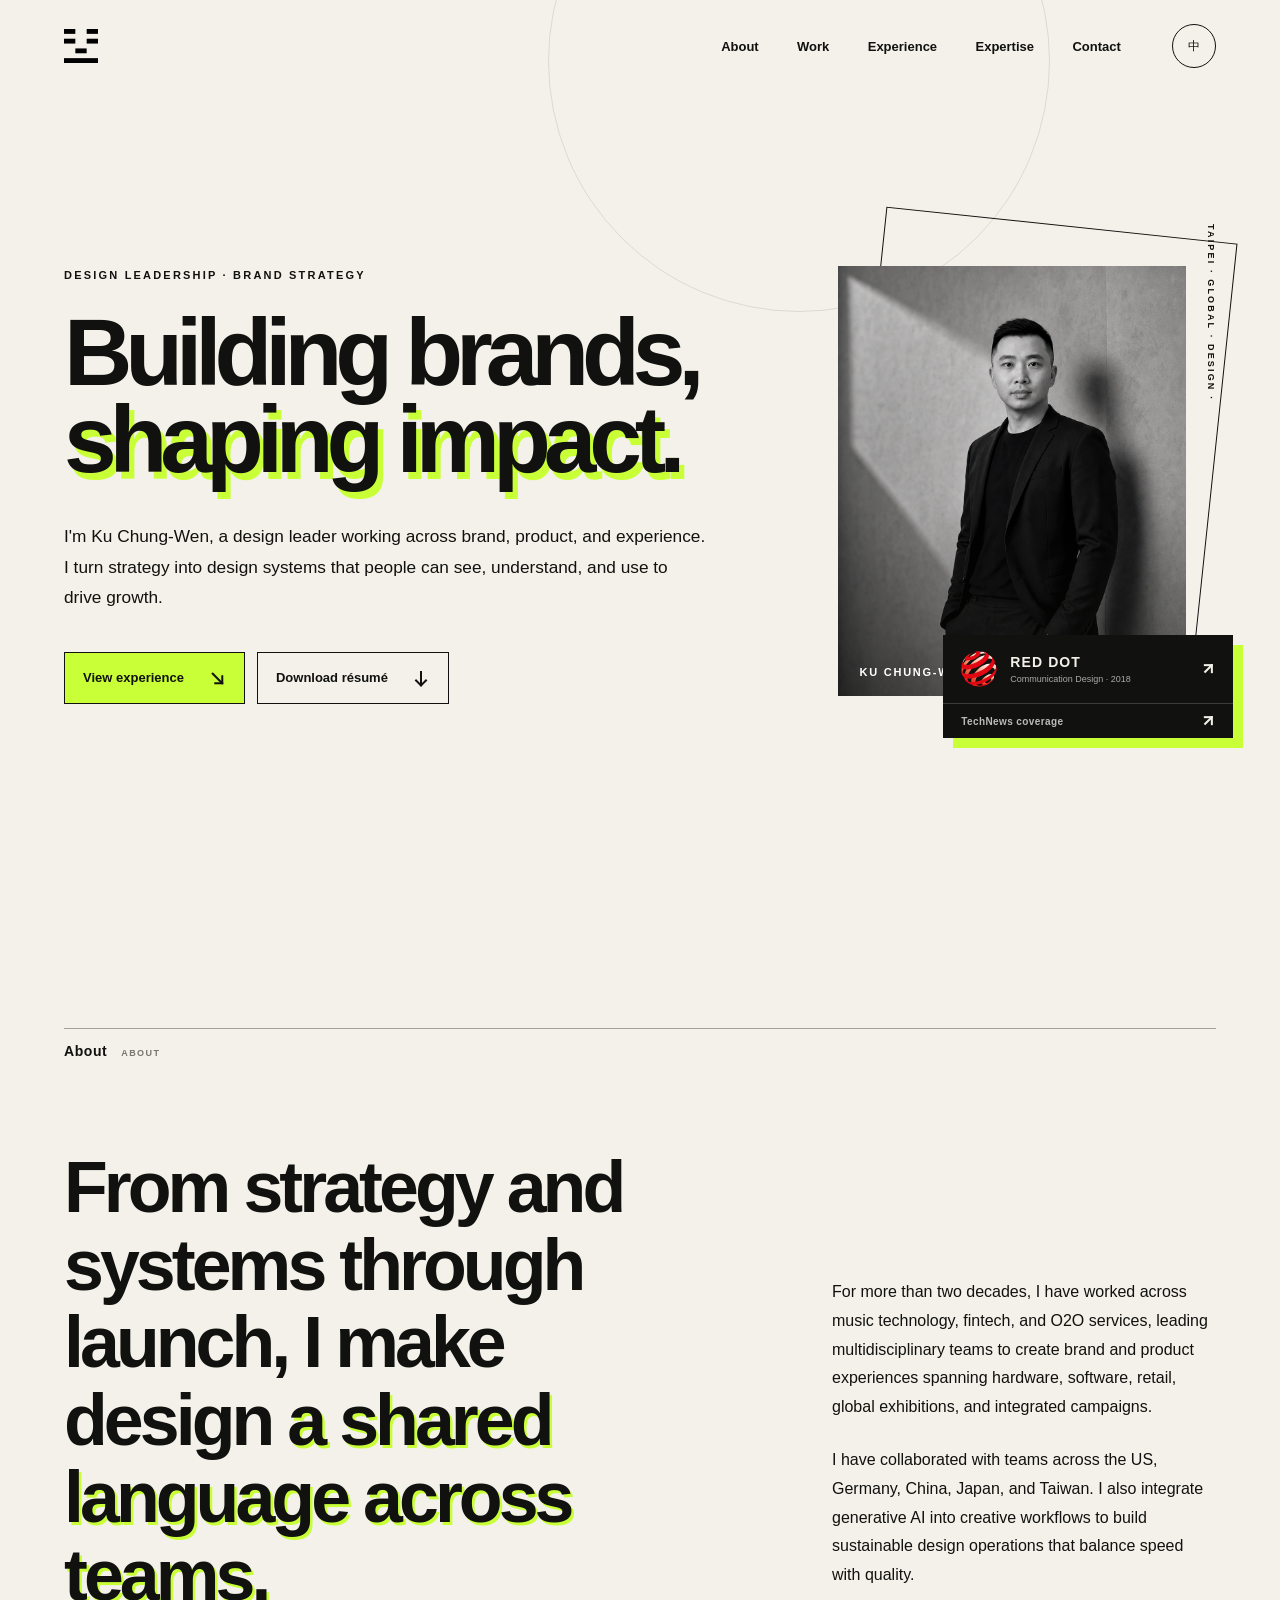
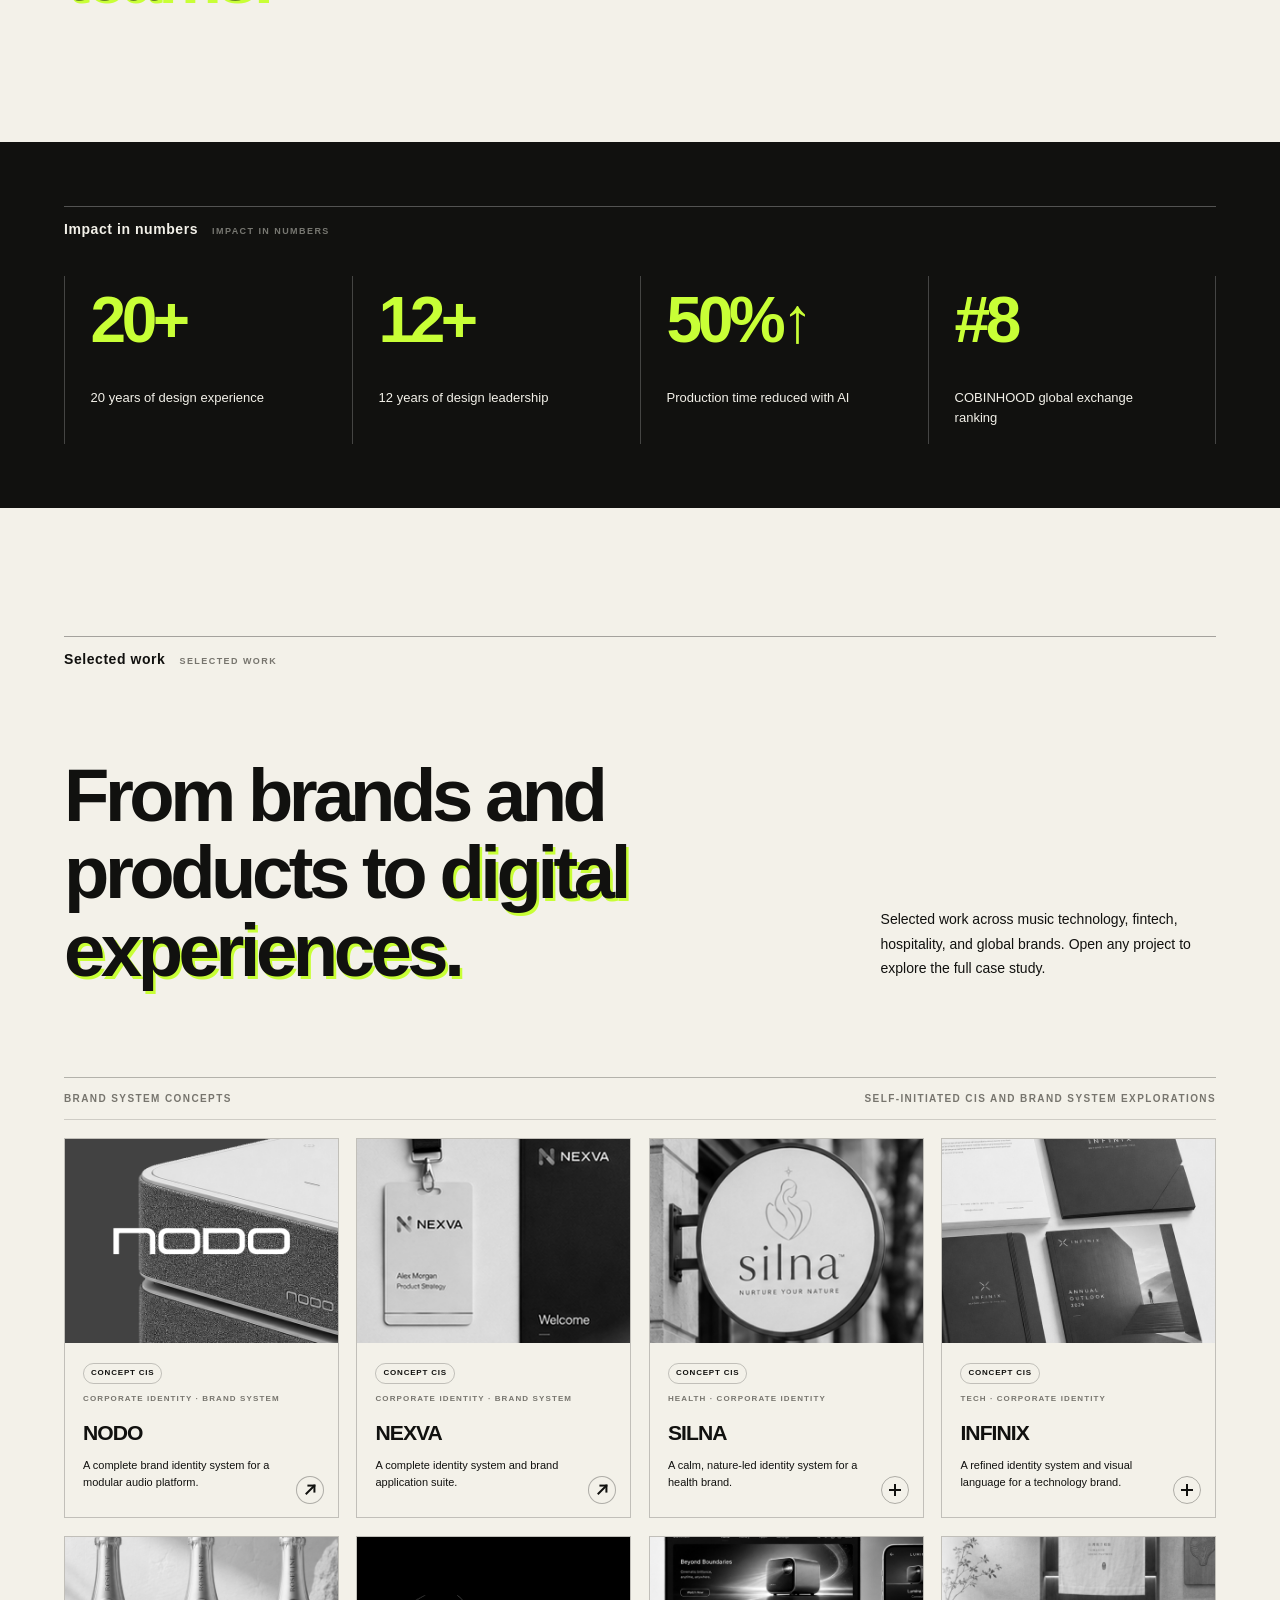
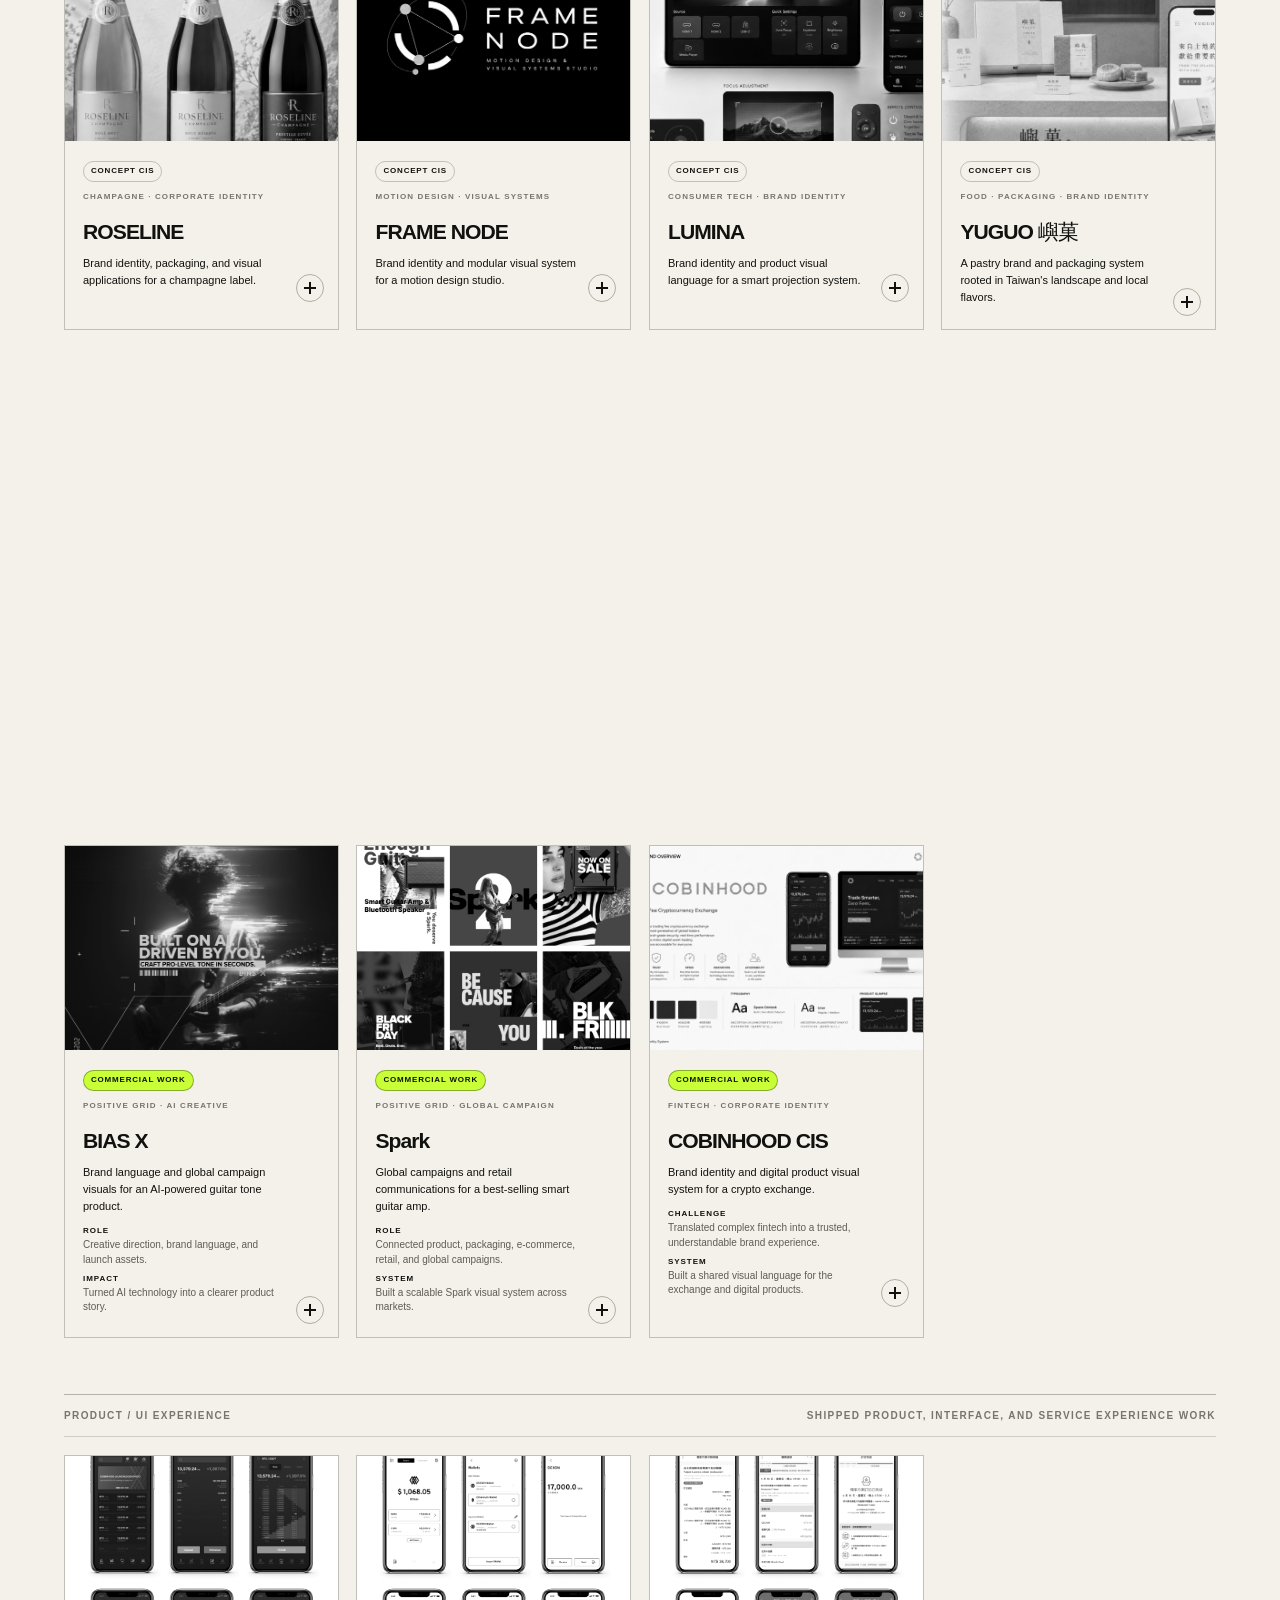
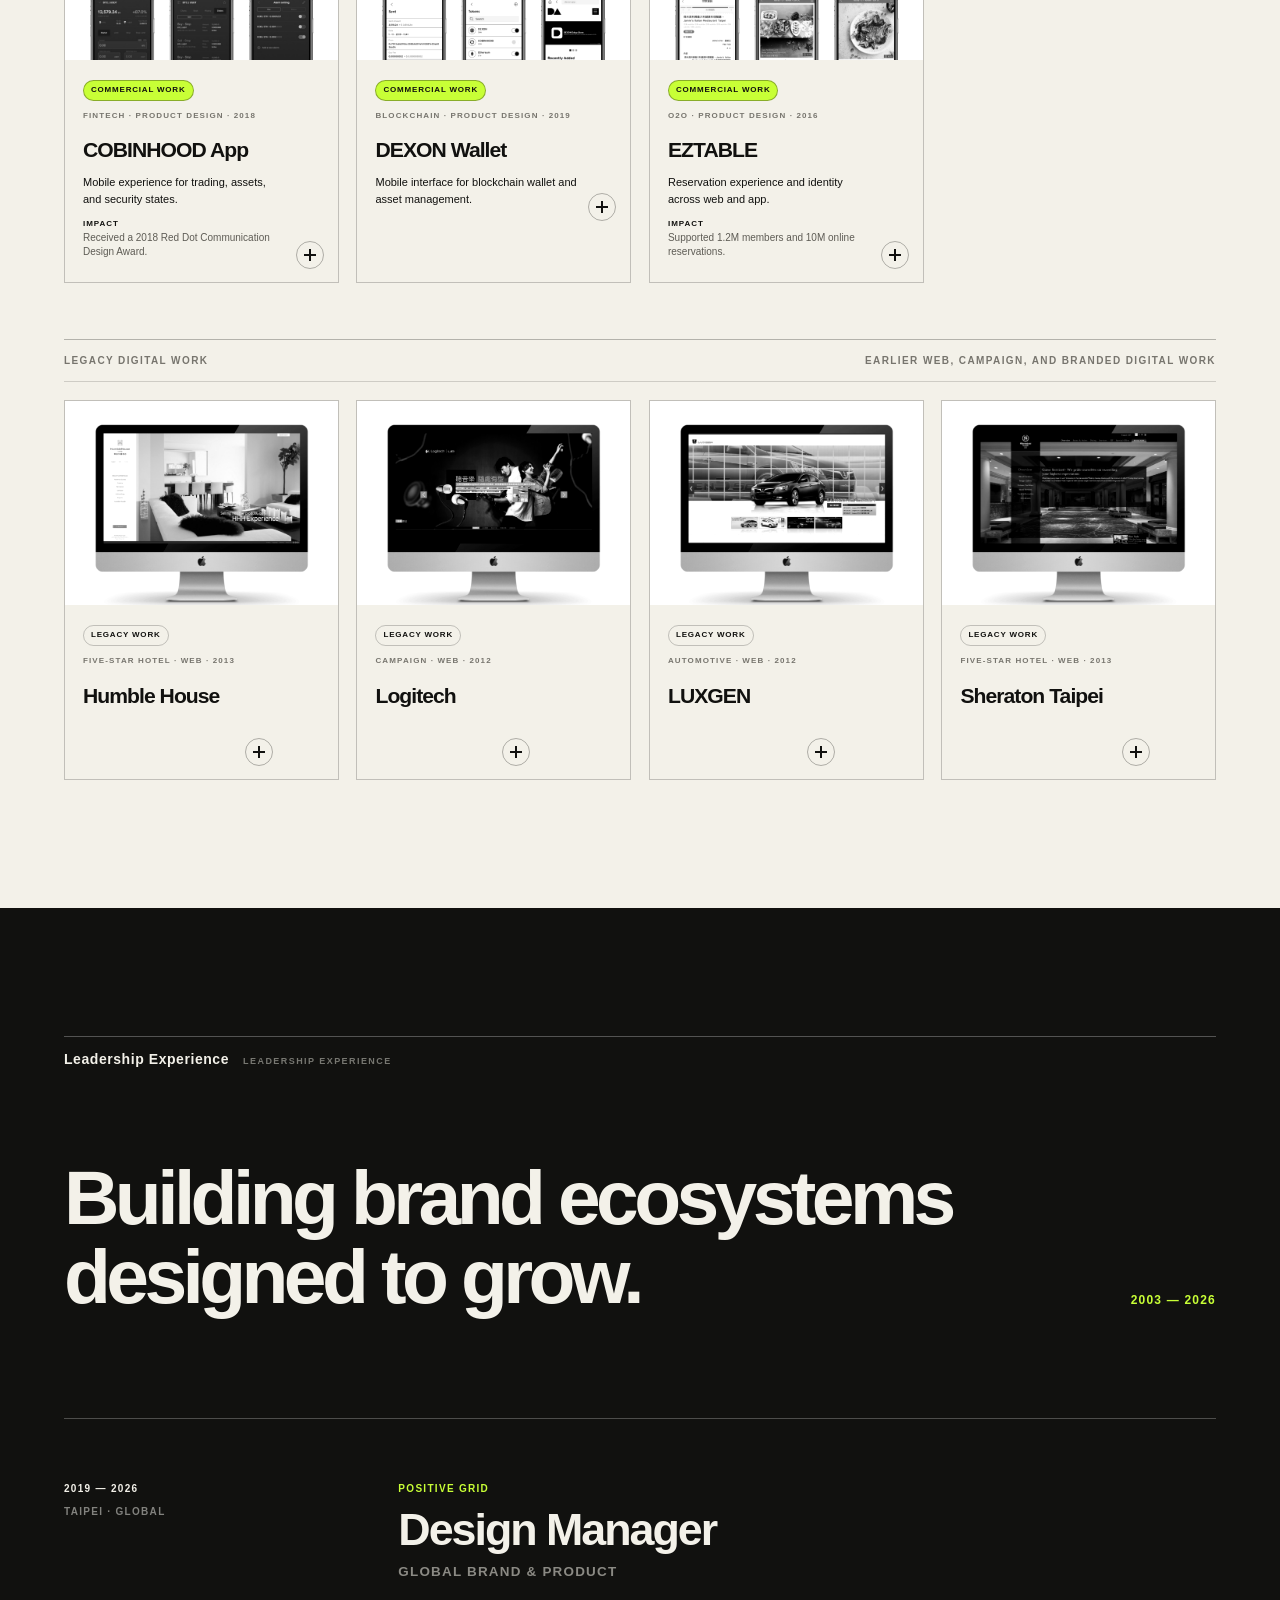
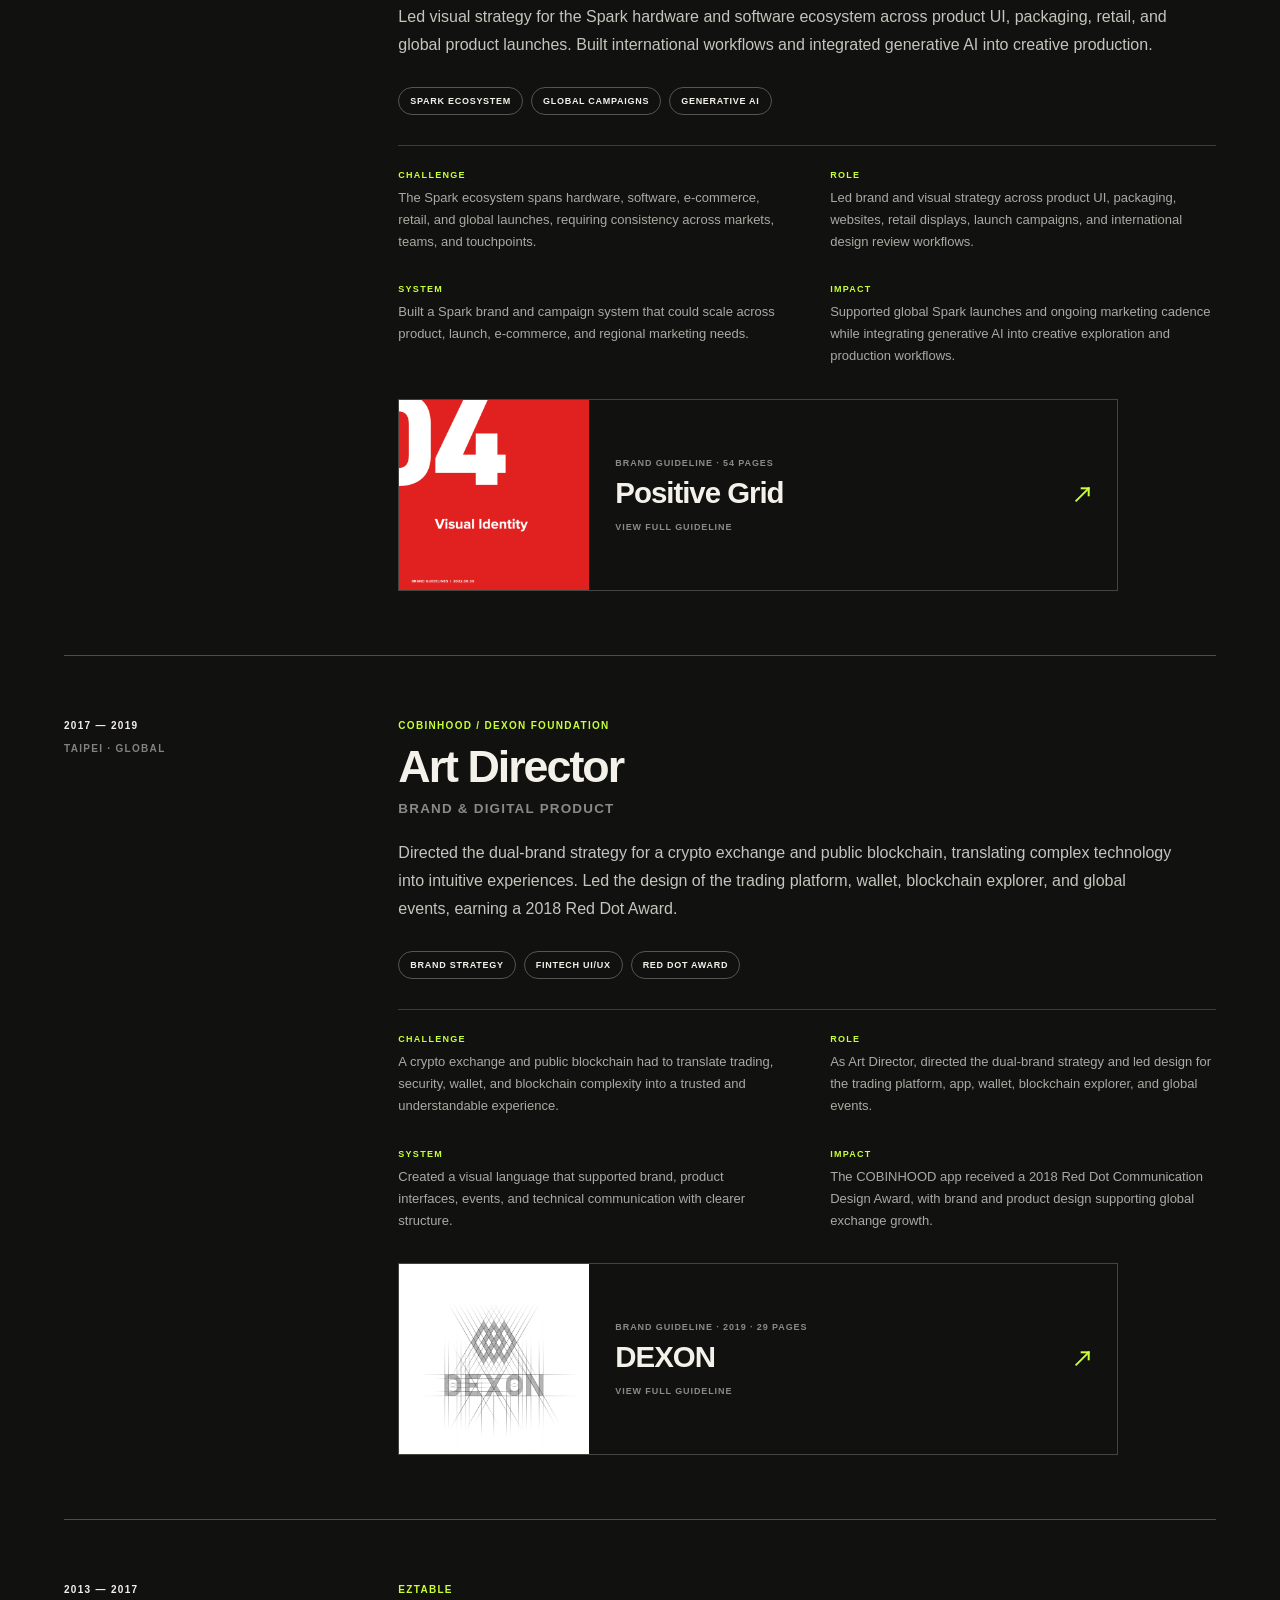
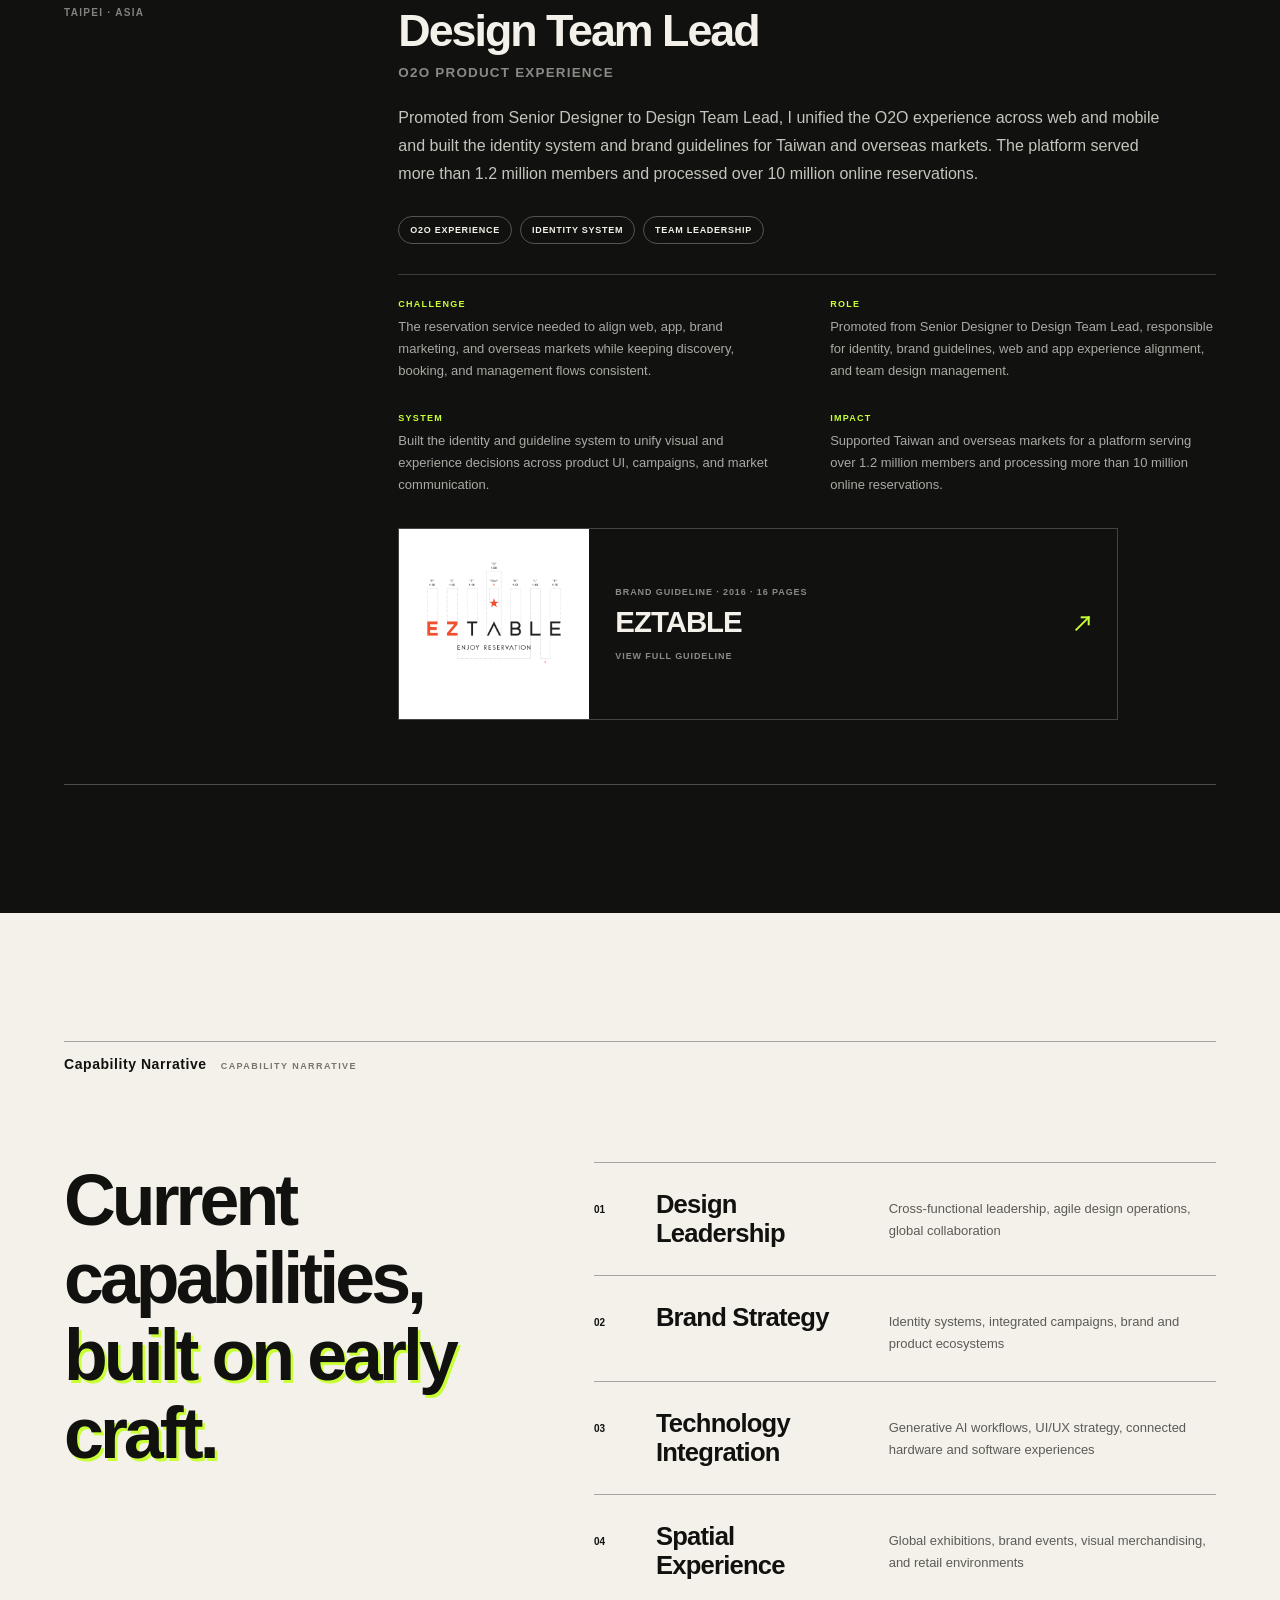
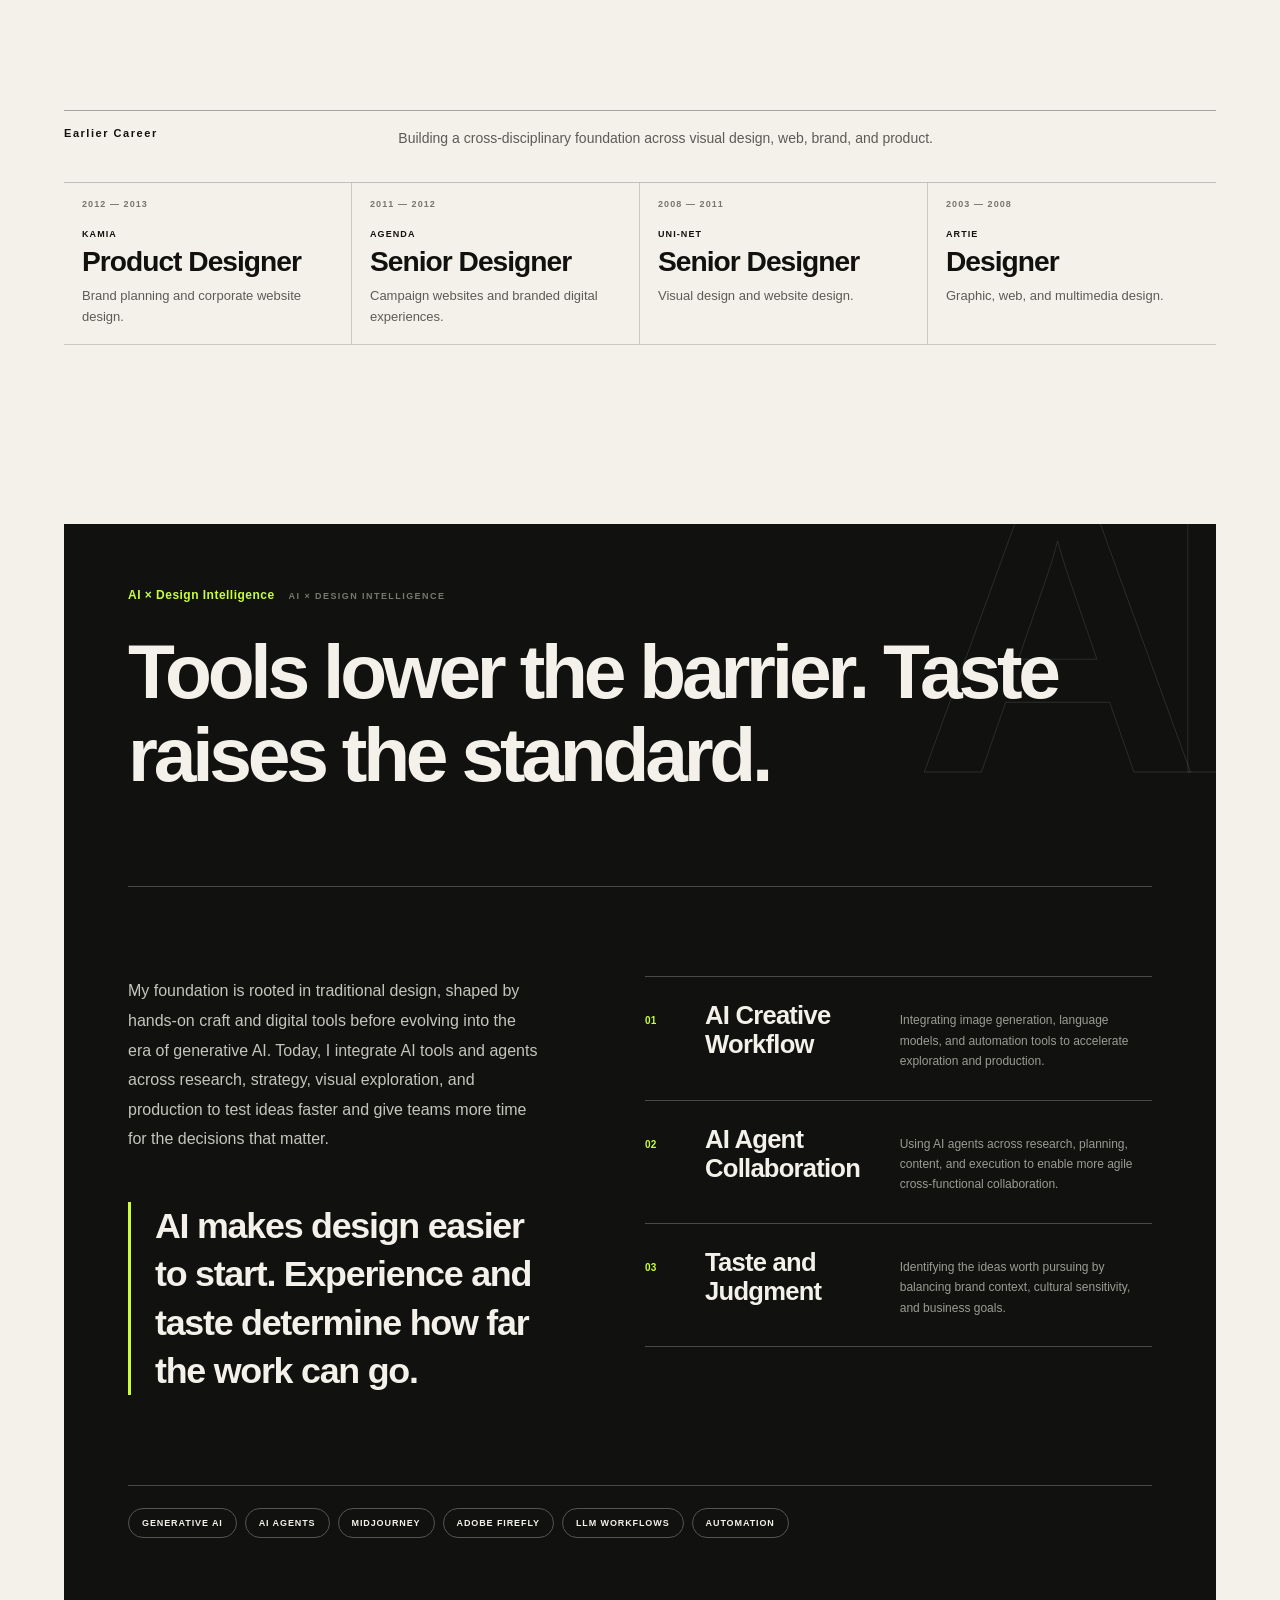
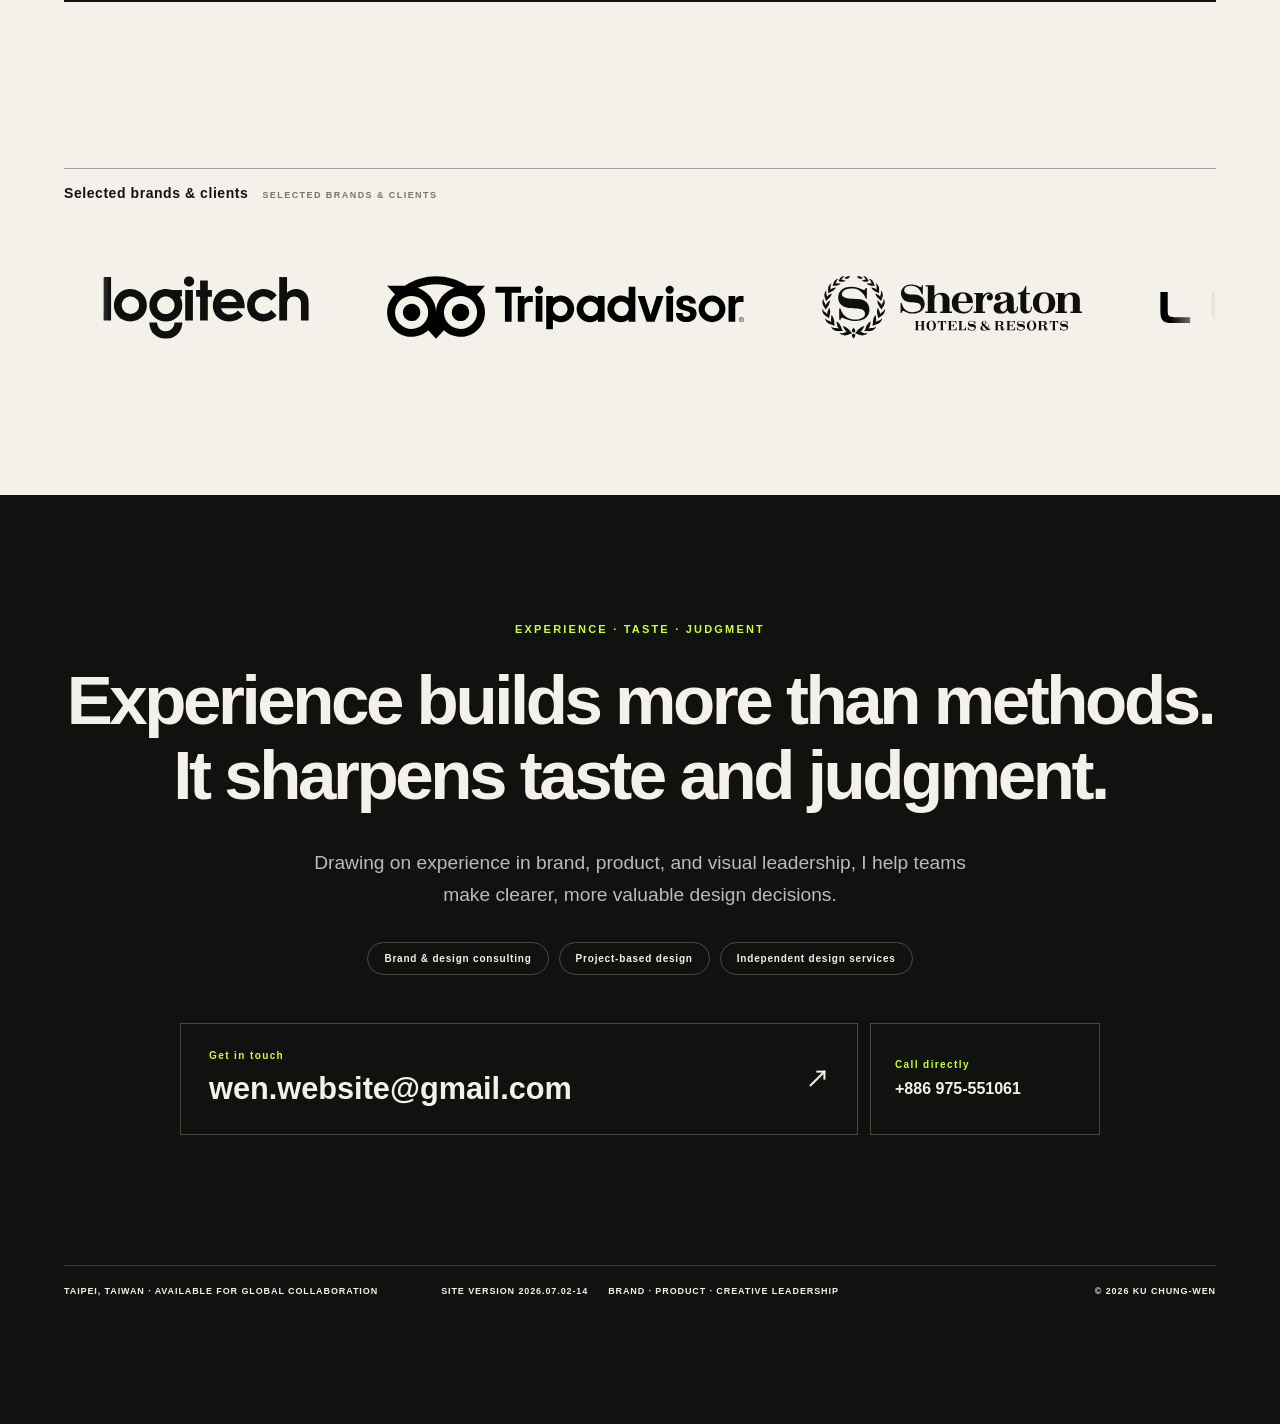
==== commit e57184fe: "Refine English early career label" ====
--- a/en/index.html
+++ b/en/index.html
@@ -122,8 +122,8 @@
         ]
       }
     </script>
-    <link rel="stylesheet" href="../styles.css?v=20260702-13" />
-    <script src="../script.js?v=20260702-13" defer></script>
+    <link rel="stylesheet" href="../styles.css?v=20260702-14" />
+    <script src="../script.js?v=20260702-14" defer></script>
   </head>
   <body>
     <a class="skip-link" href="#main">Skip to main content</a>
@@ -1197,7 +1197,7 @@
             <article class="early-role reveal">
               <p>2003 — 2008</p>
               <div>
-                <span>ARTIE 亞惶廣告</span>
+                <span>ARTIE</span>
                 <h3>Designer</h3>
                 <p
                   data-zh="平面、網站與多媒體設計。"
@@ -1347,7 +1347,7 @@
           <p>TAIPEI, TAIWAN · AVAILABLE FOR GLOBAL COLLABORATION</p>
           <p>
             <span data-zh="版本" data-en="SITE VERSION">SITE VERSION</span>
-            2026.07.02-13
+            2026.07.02-14
           </p>
           <p>BRAND · PRODUCT · CREATIVE LEADERSHIP</p>
           <p>© <span id="year"></span> KU CHUNG-WEN</p>
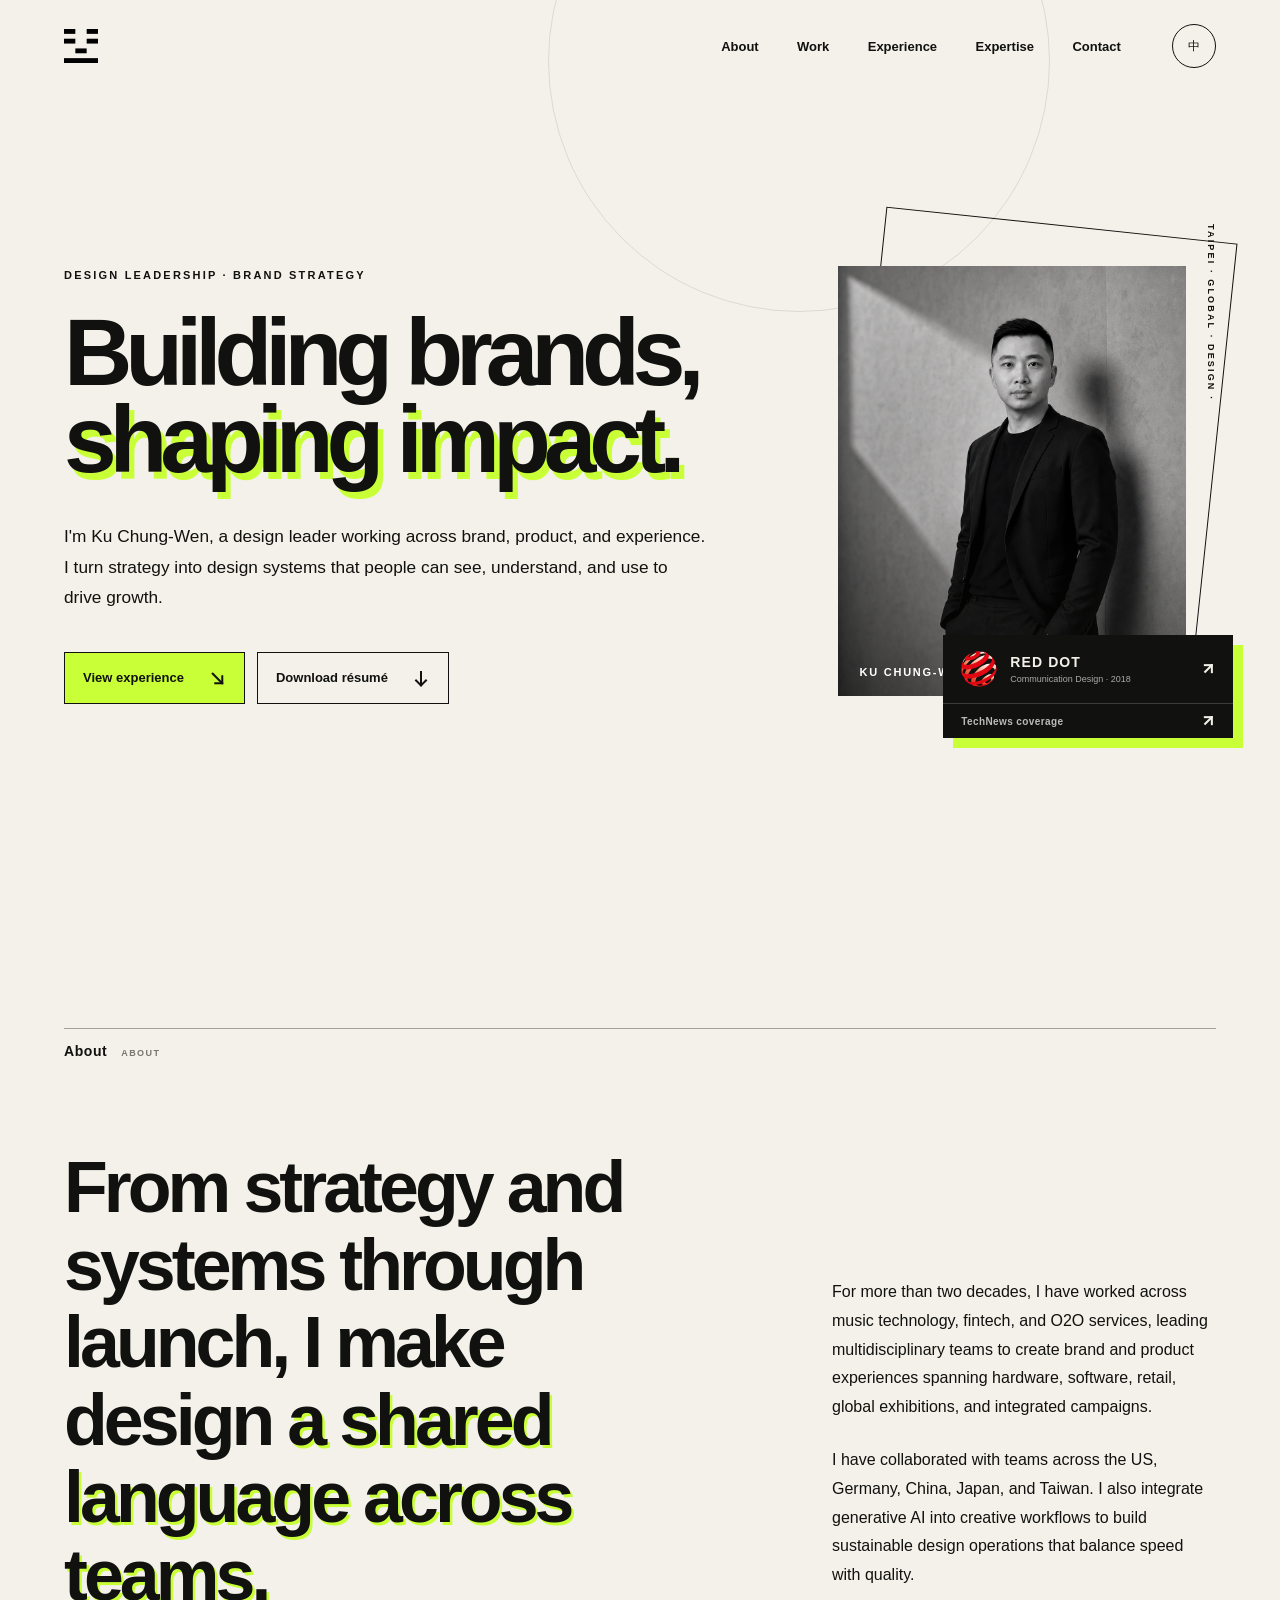
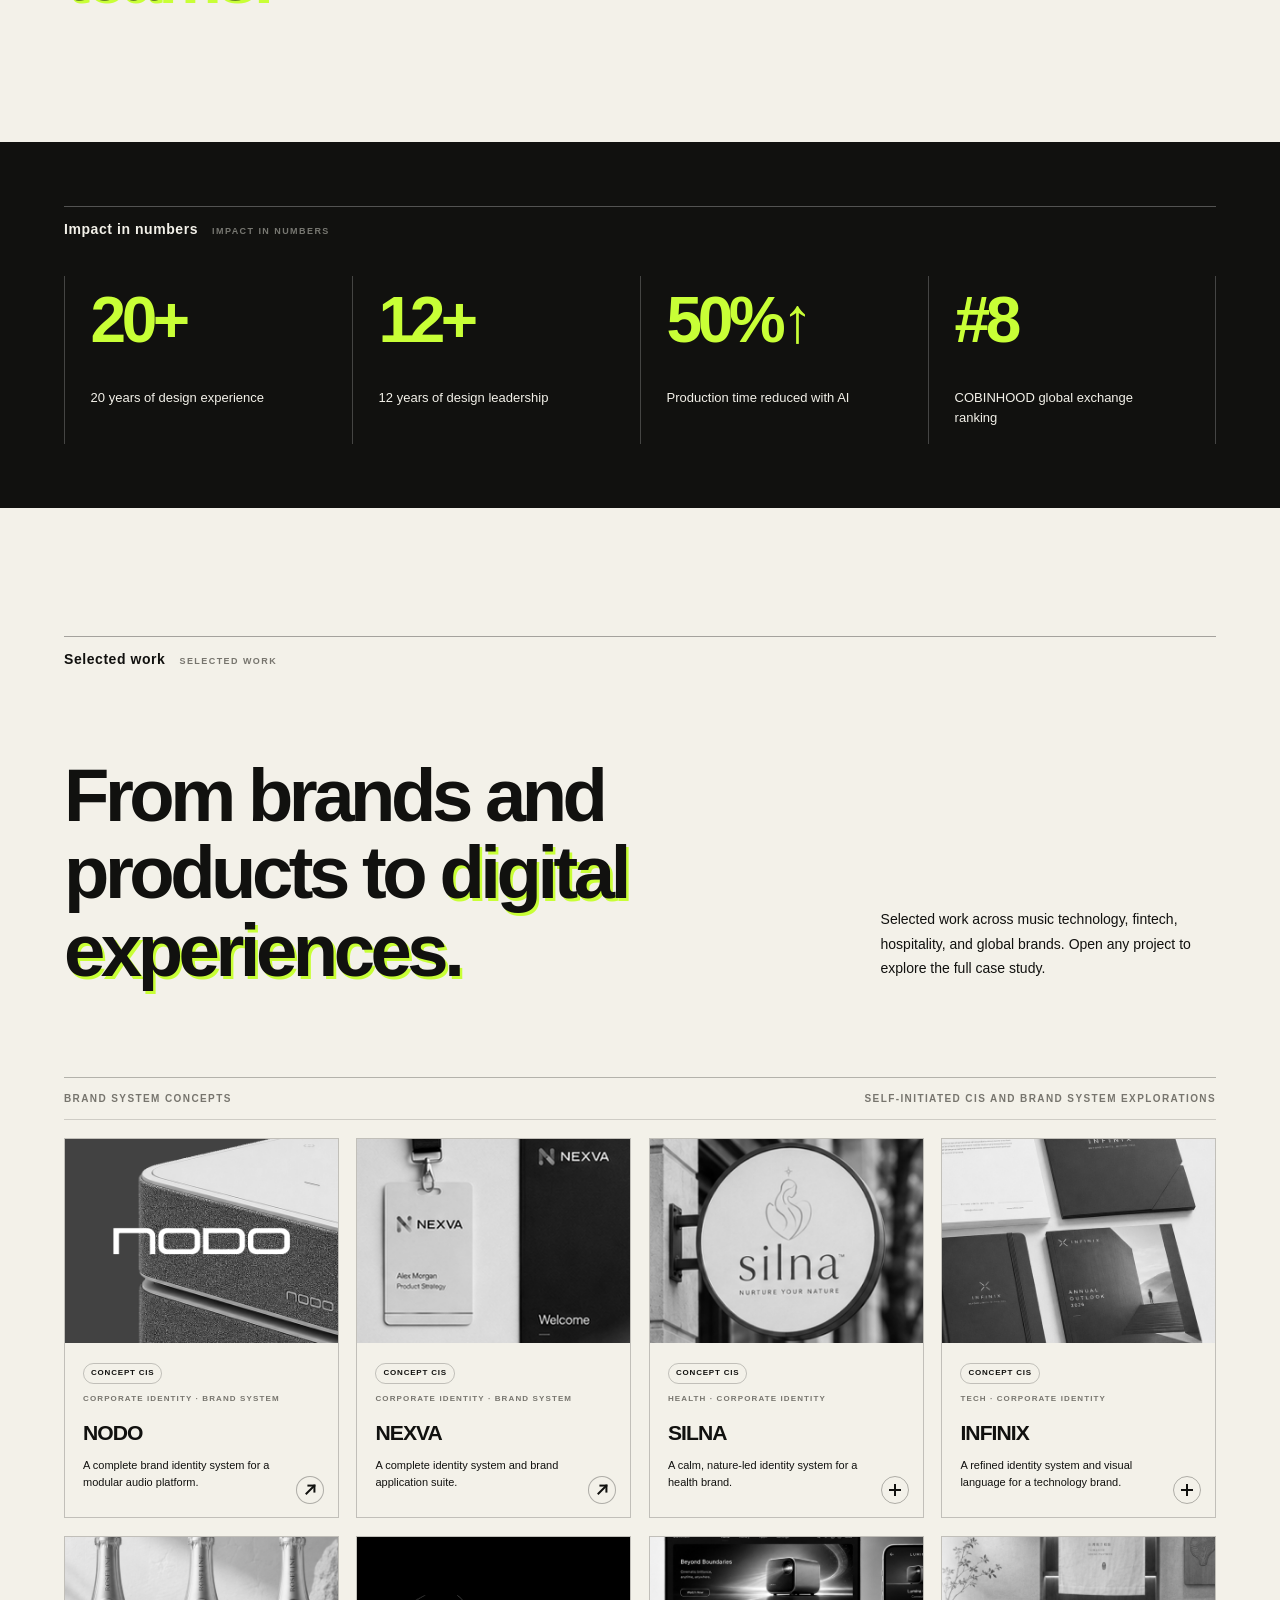
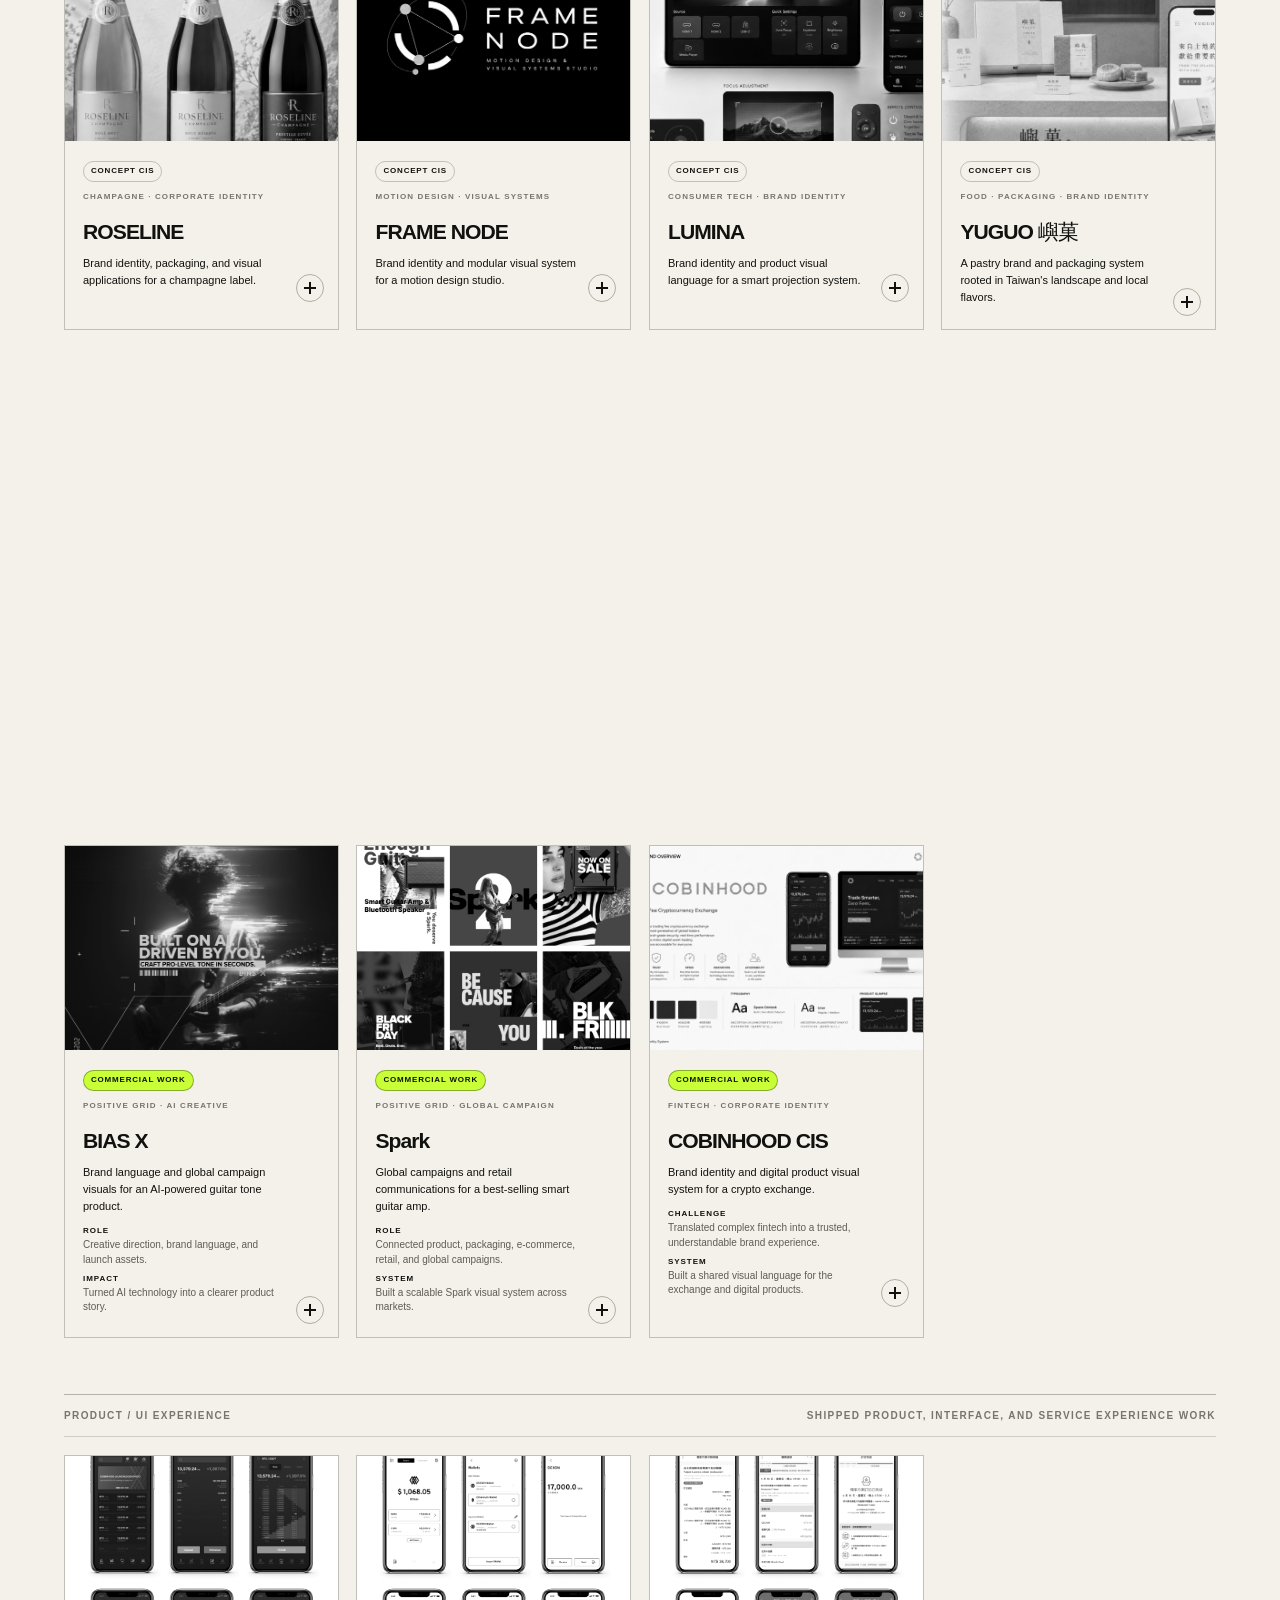
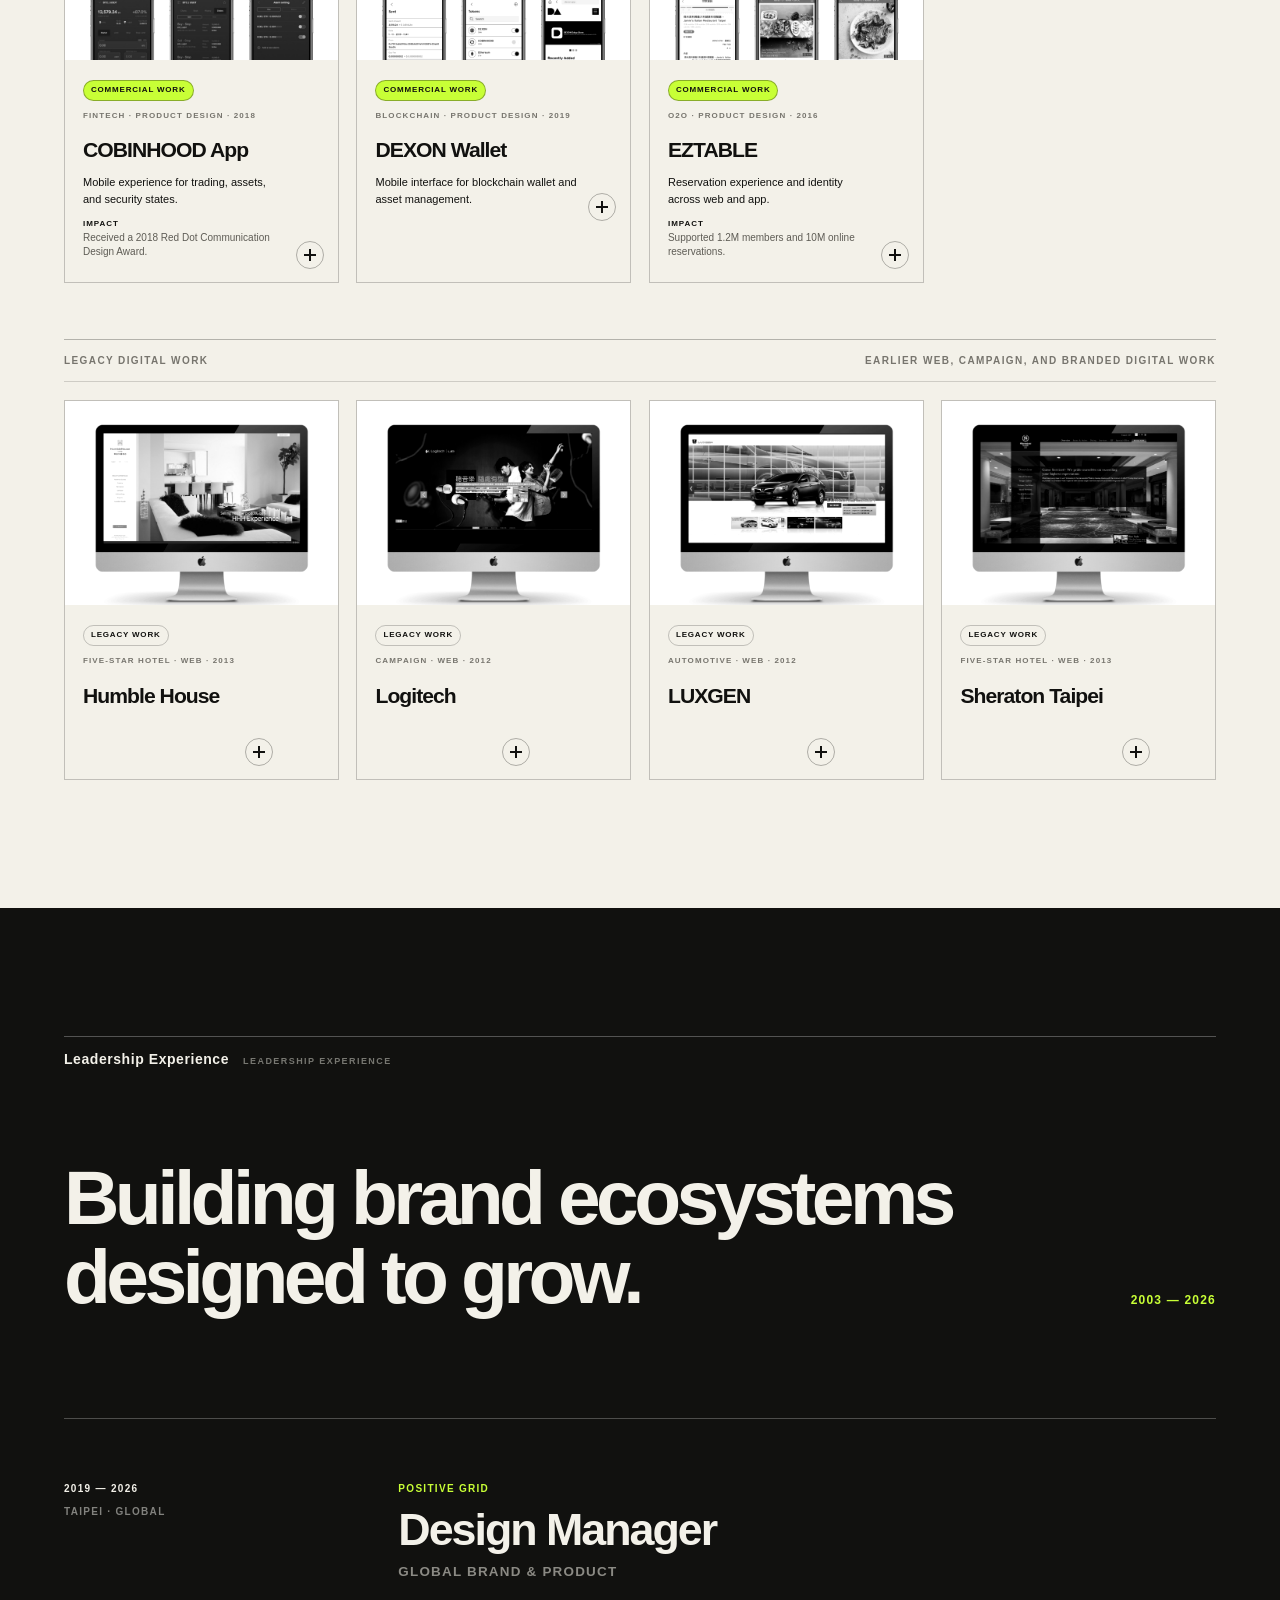
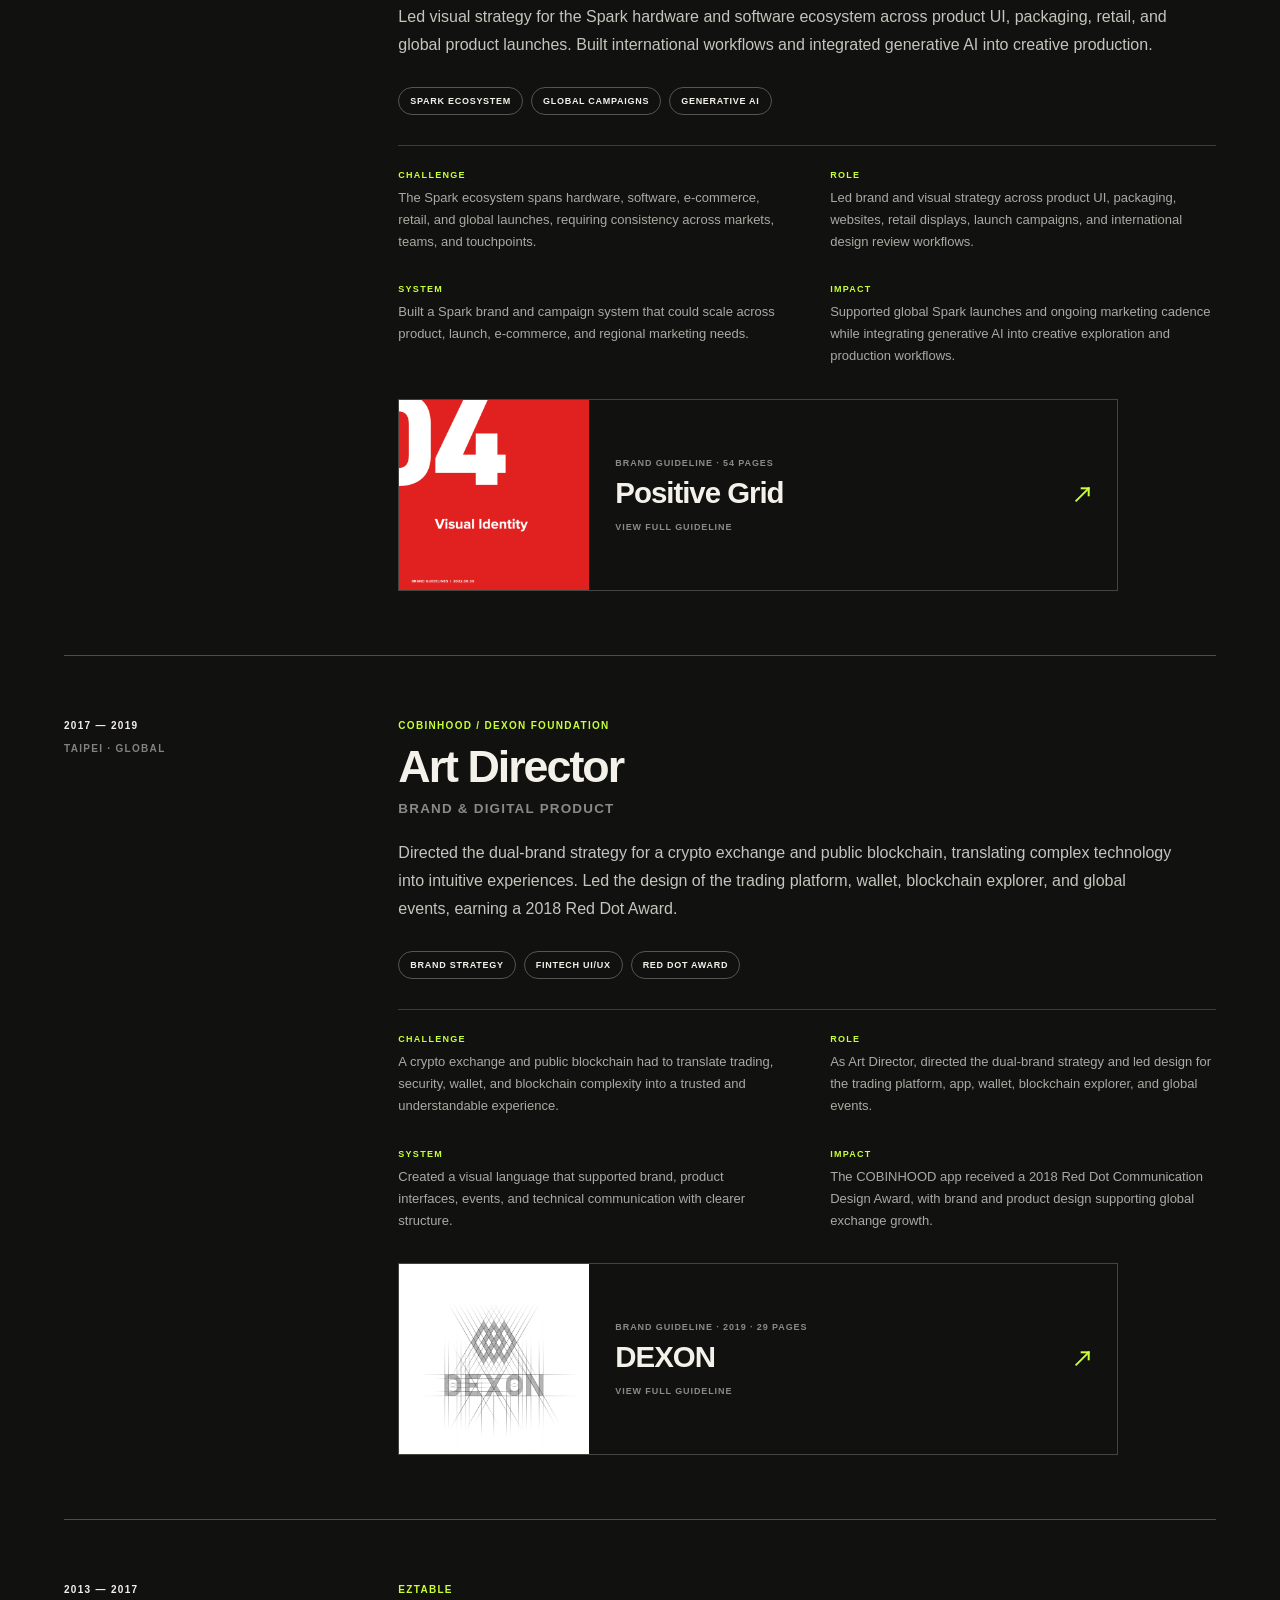
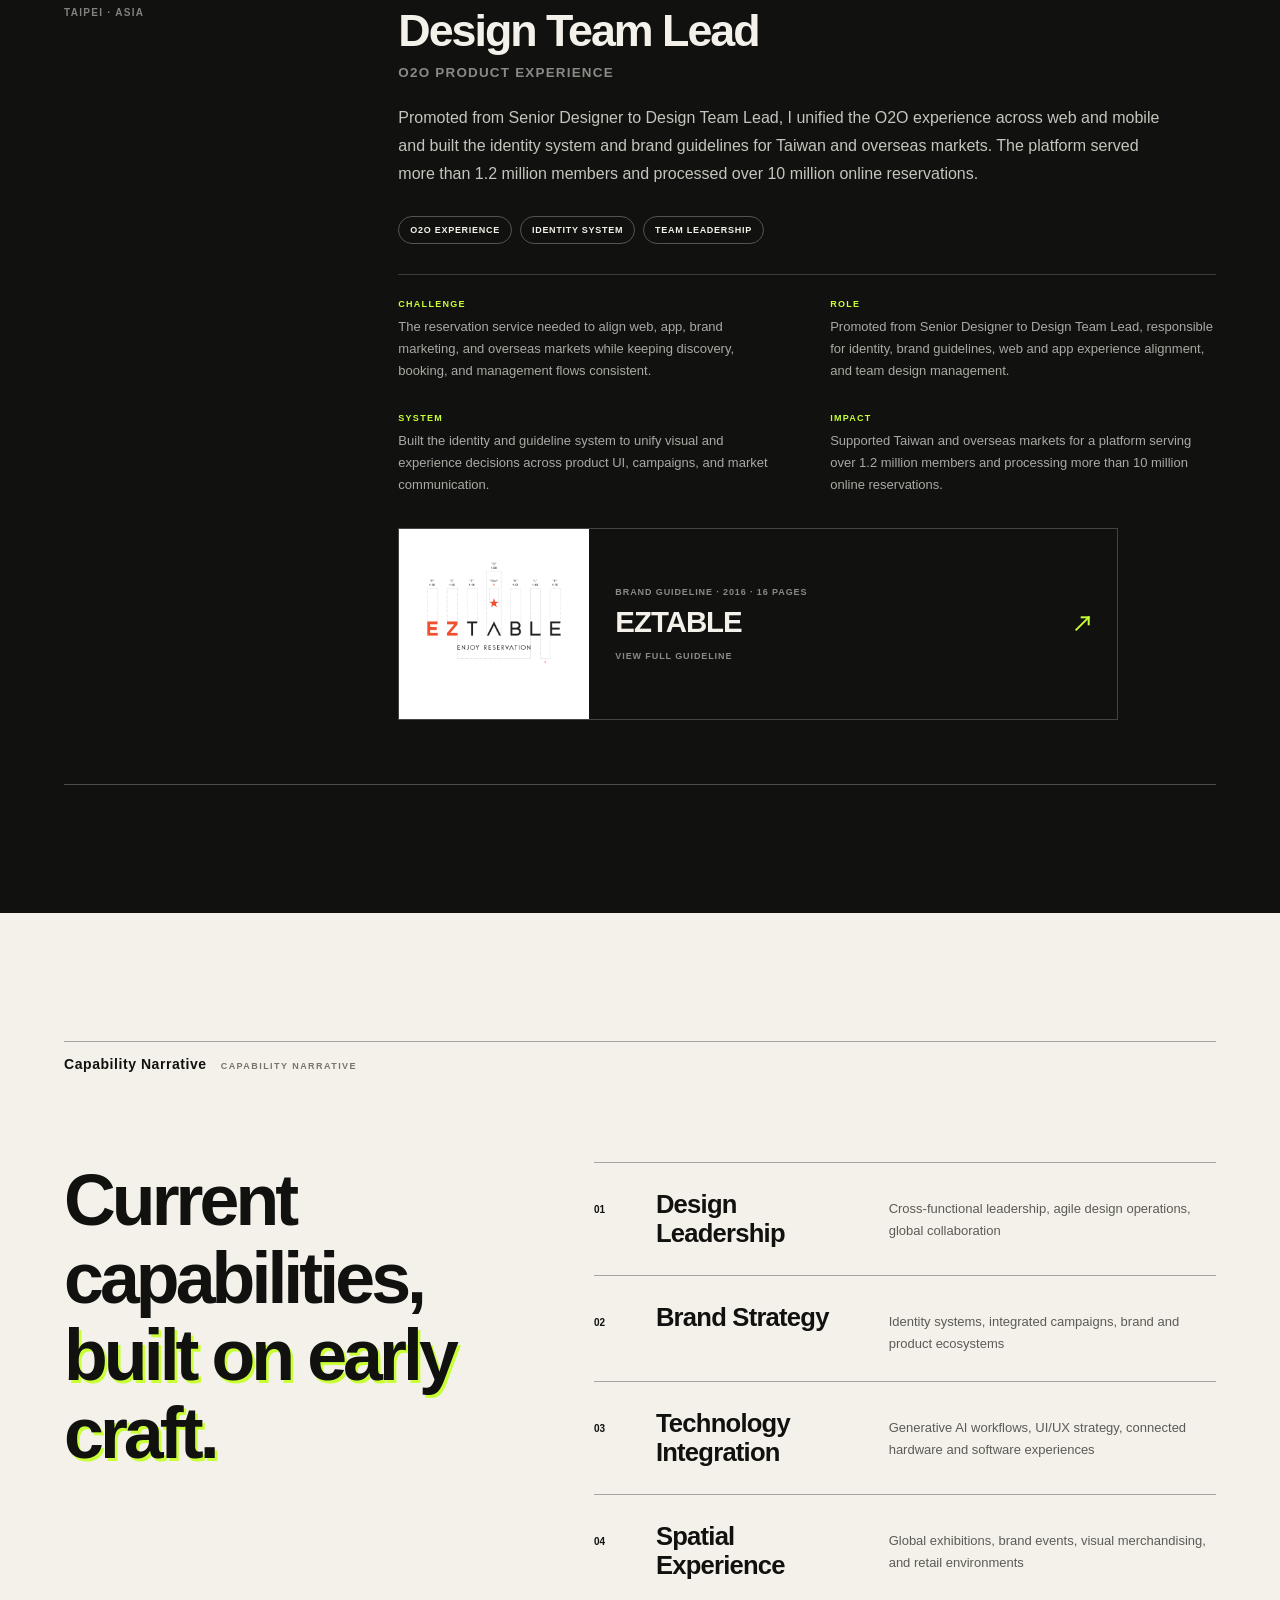
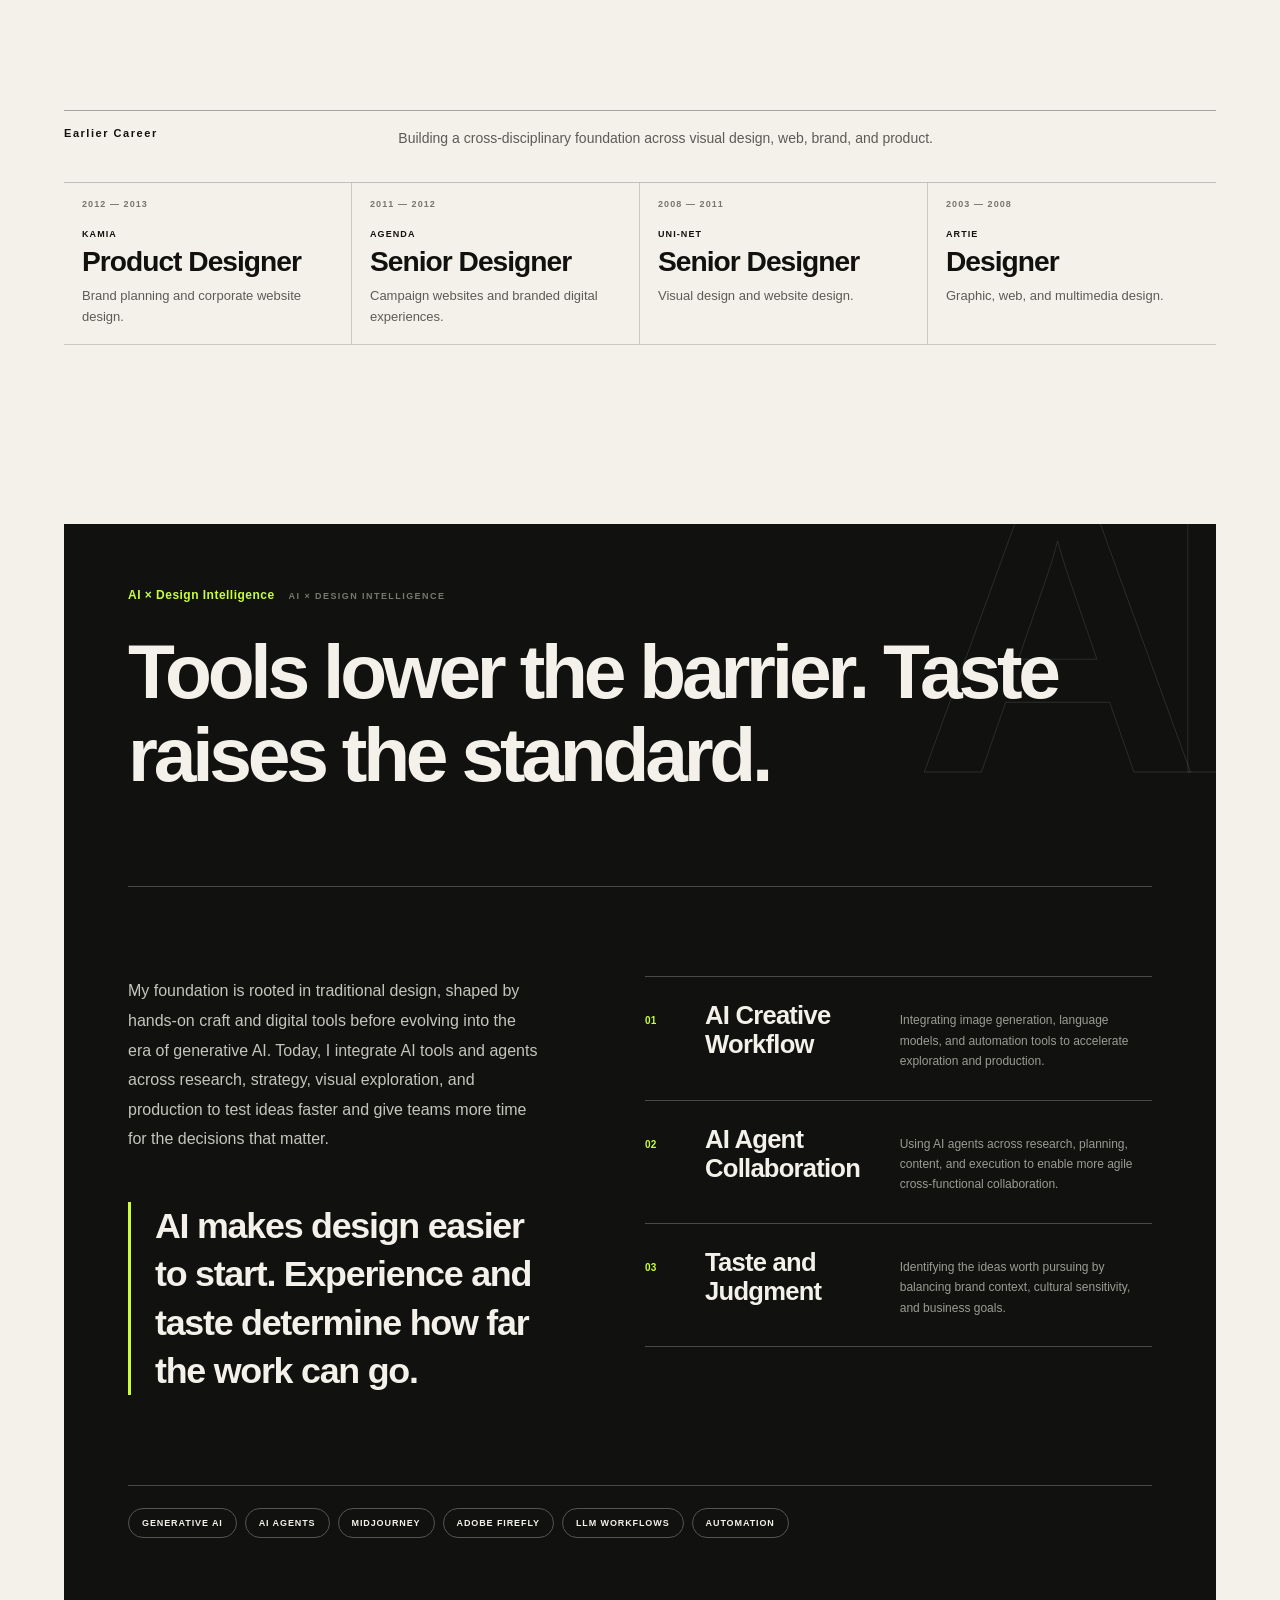
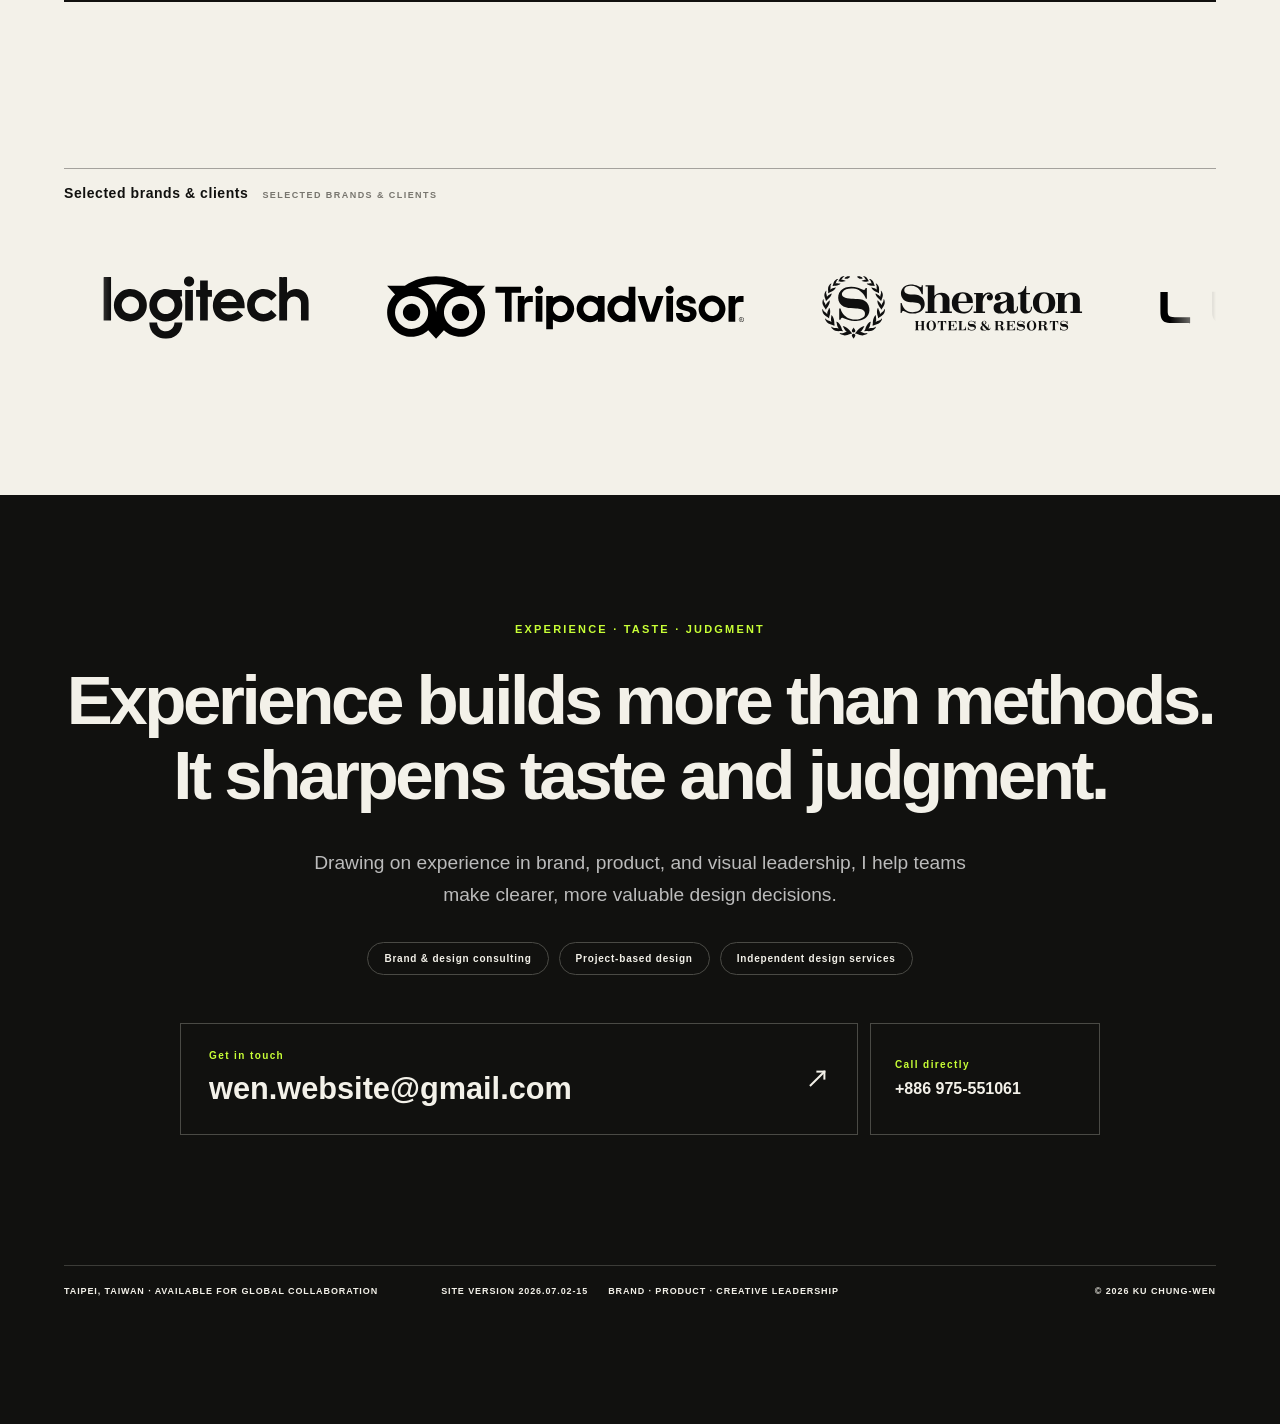
==== commit 3aed4b8c: "Refine brand system category wording" ====
--- a/en/index.html
+++ b/en/index.html
@@ -122,8 +122,8 @@
         ]
       }
     </script>
-    <link rel="stylesheet" href="../styles.css?v=20260702-14" />
-    <script src="../script.js?v=20260702-14" defer></script>
+    <link rel="stylesheet" href="../styles.css?v=20260702-15" />
+    <script src="../script.js?v=20260702-15" defer></script>
   </head>
   <body>
     <a class="skip-link" href="#main">Skip to main content</a>
@@ -400,7 +400,7 @@
           <div class="work-category reveal">
             <p>Brand System Concepts</p>
             <span
-              data-zh="自發性 CIS 與品牌系統實驗"
+              data-zh="品牌系統設計實驗"
               data-en="Self-initiated CIS and brand system explorations"
               >Self-initiated CIS and brand system explorations</span
             >
@@ -1347,7 +1347,7 @@
           <p>TAIPEI, TAIWAN · AVAILABLE FOR GLOBAL COLLABORATION</p>
           <p>
             <span data-zh="版本" data-en="SITE VERSION">SITE VERSION</span>
-            2026.07.02-14
+            2026.07.02-15
           </p>
           <p>BRAND · PRODUCT · CREATIVE LEADERSHIP</p>
           <p>© <span id="year"></span> KU CHUNG-WEN</p>
